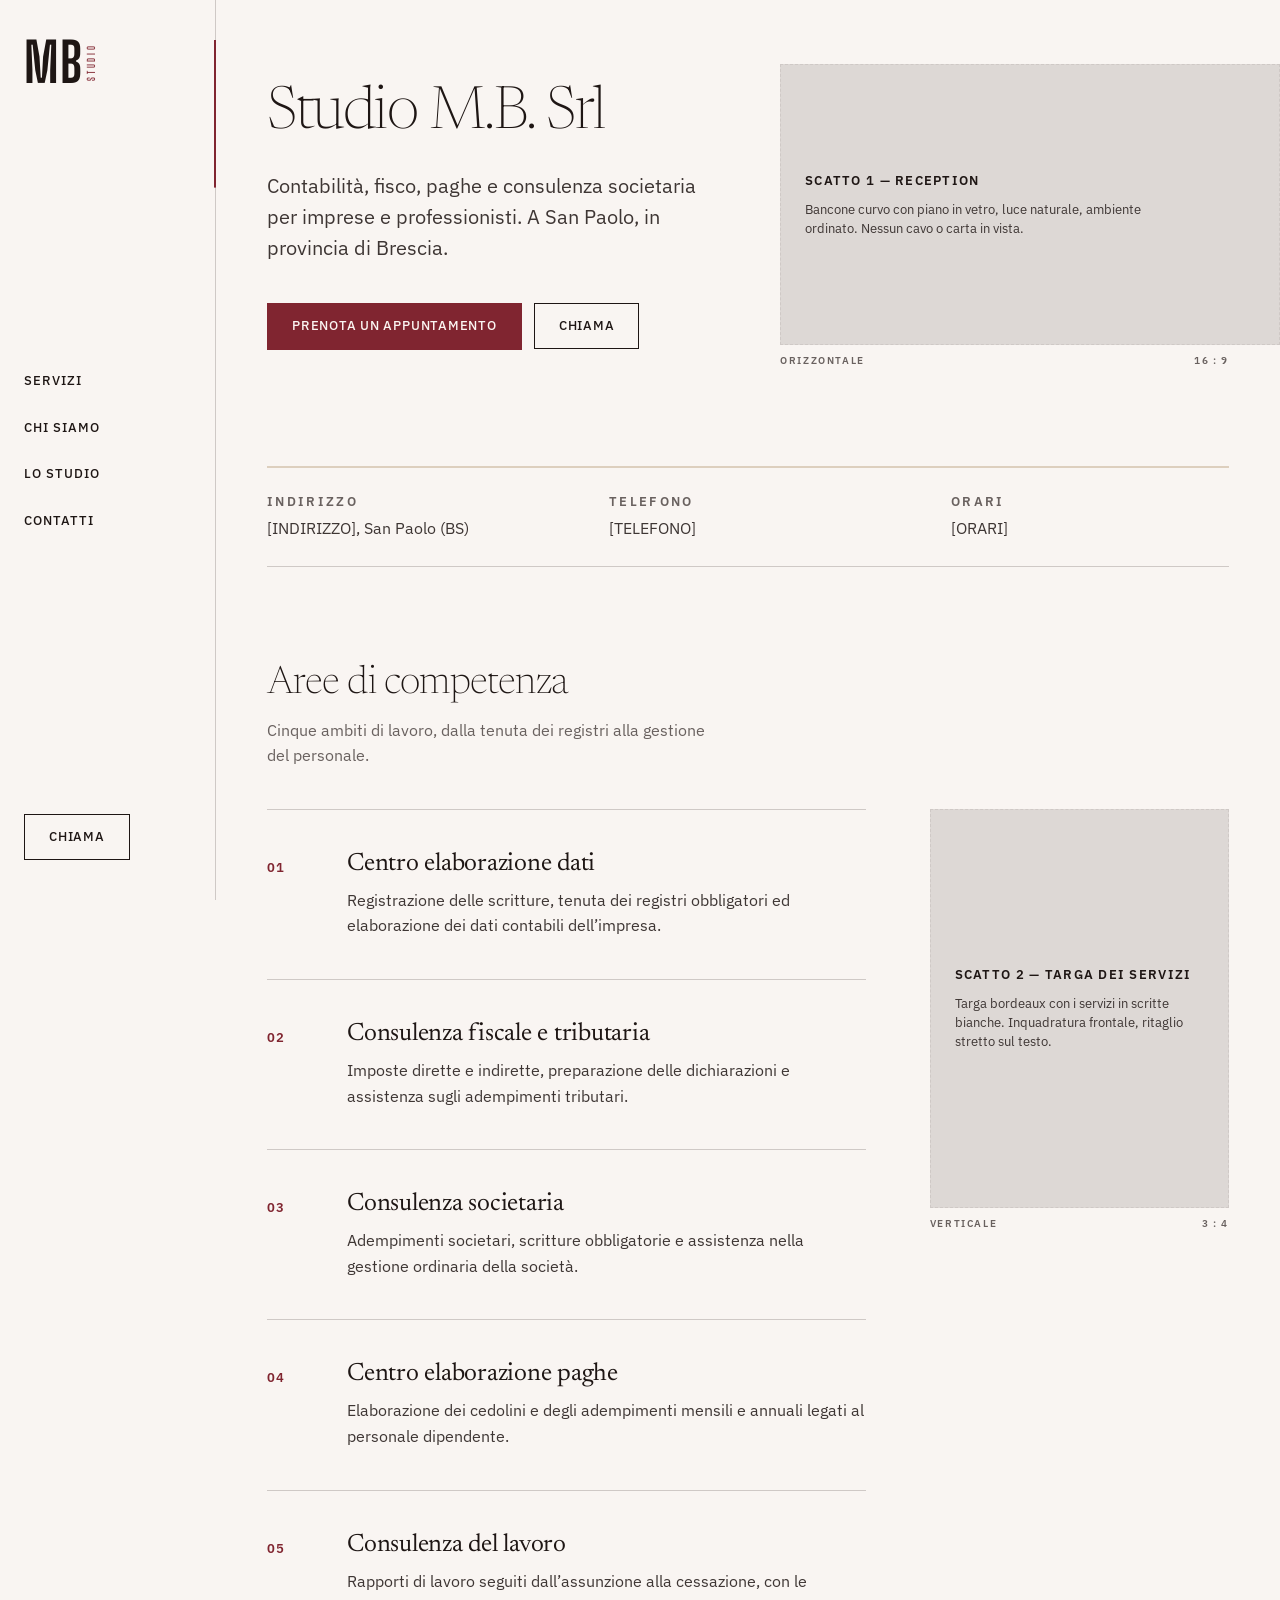
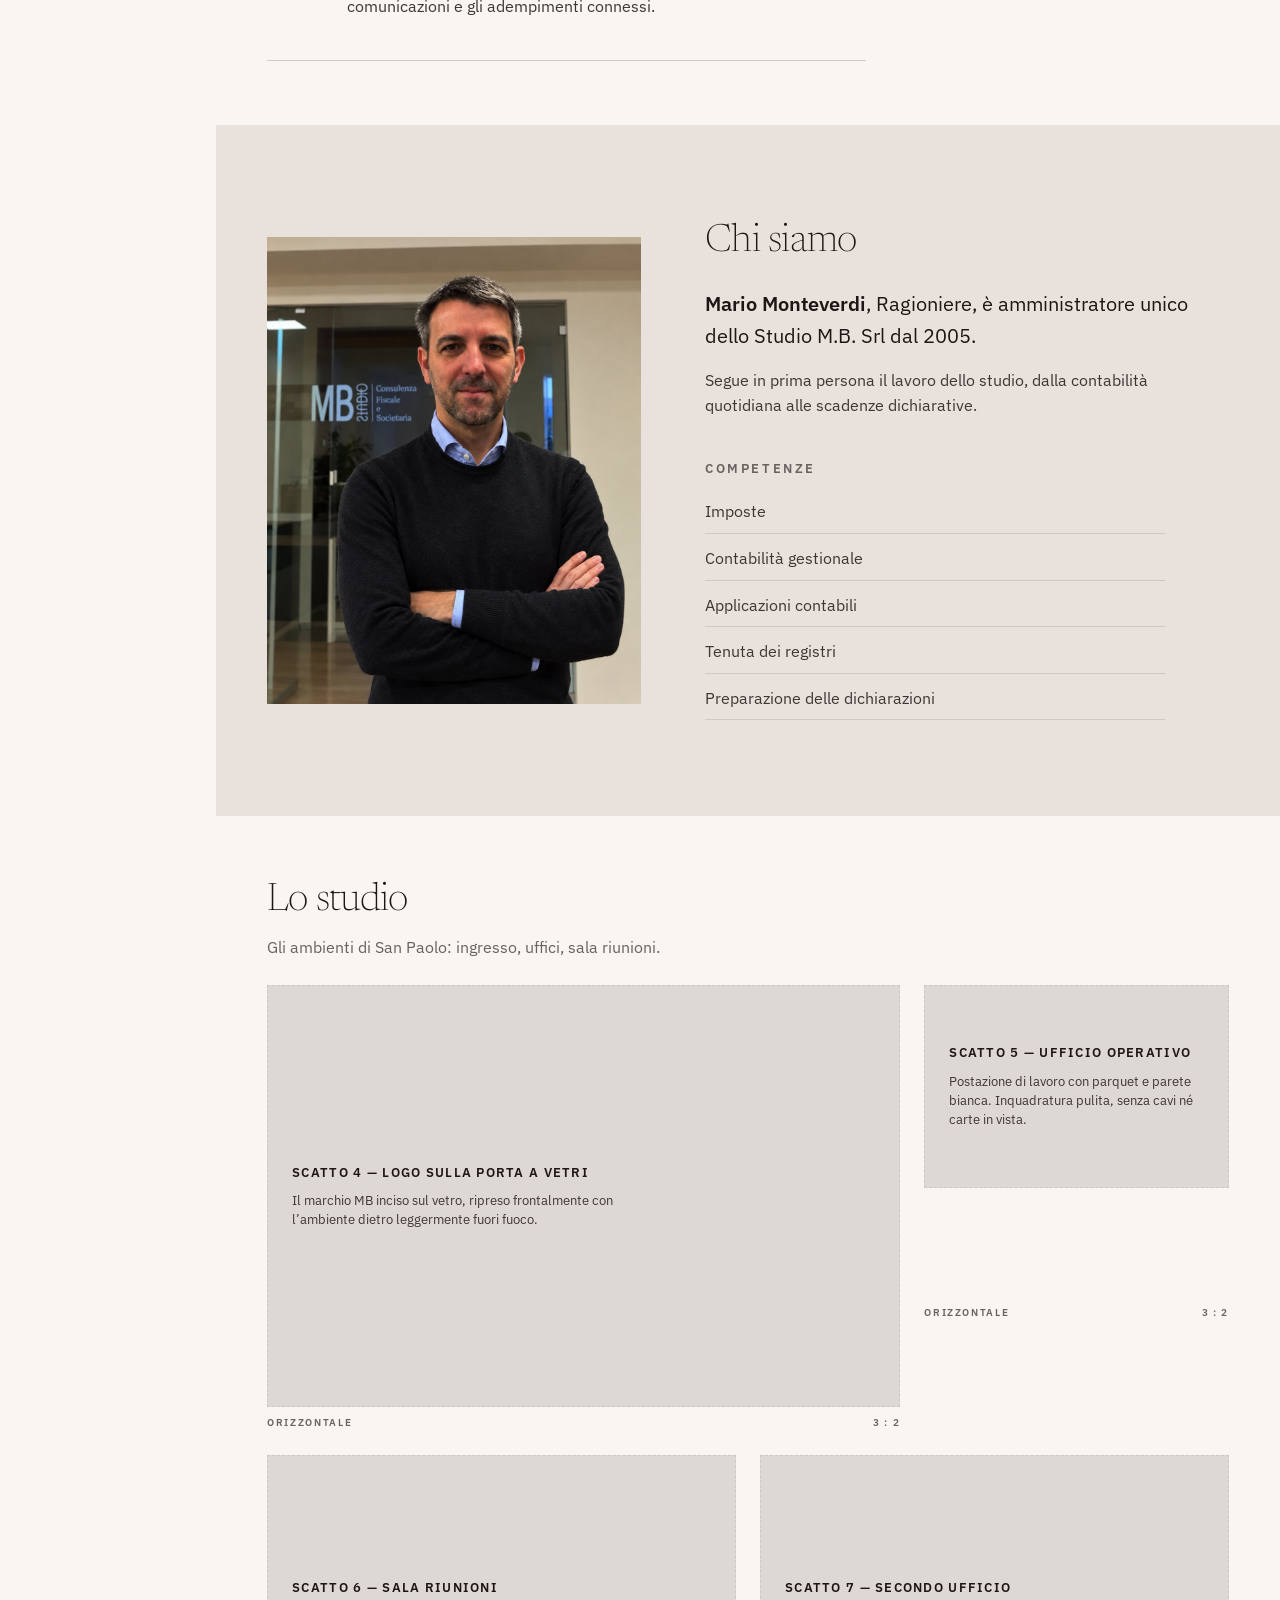
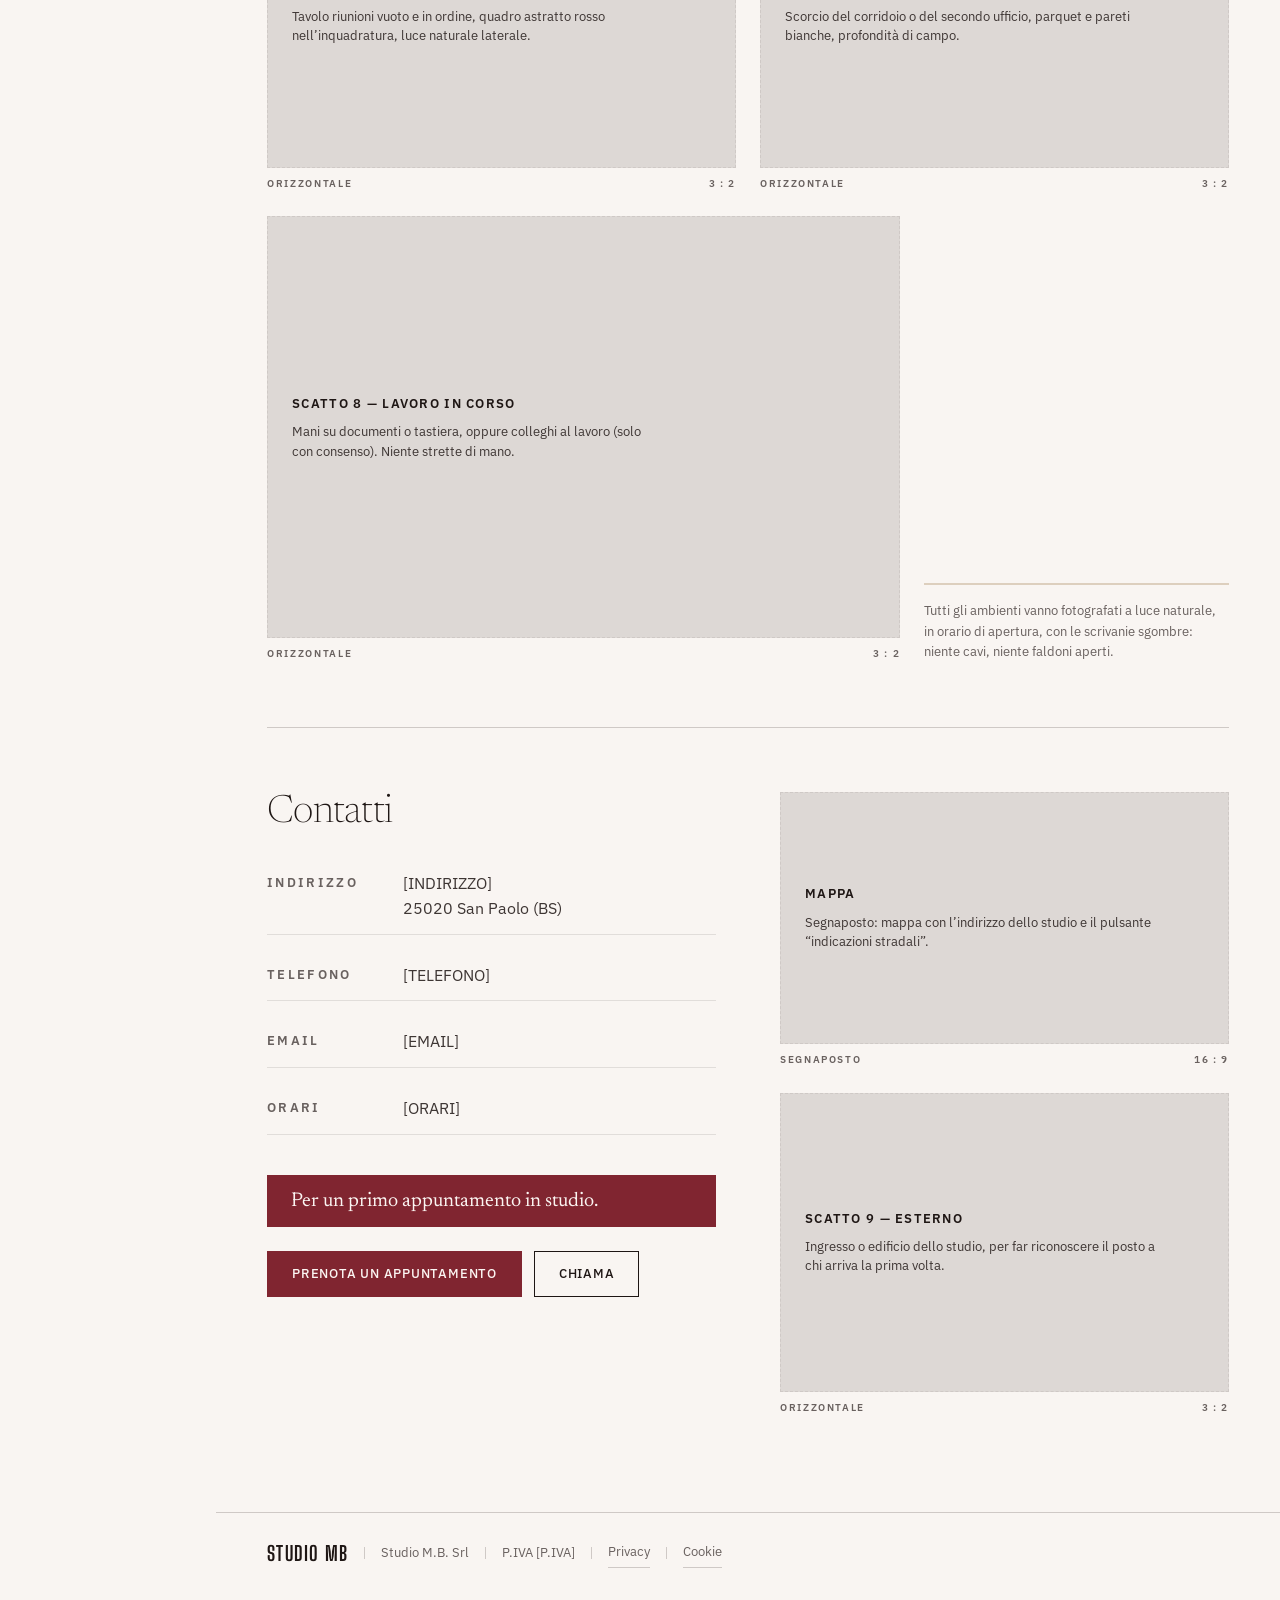
==== siti/studio-mb/index.html @ 51ba0fd5 "Import the Studio M.B. site from its published artifact Brings the Studio M.B. Srl page into the rep" ====
<!DOCTYPE html>
<html lang="it">
<head>
<meta charset="utf-8">
<meta name="viewport" content="width=device-width, initial-scale=1, viewport-fit=cover">
<title>Studio M.B. Srl — San Paolo (Brescia)</title>
<meta name="description" content="Studio M.B. Srl, San Paolo (Brescia): centro elaborazione dati, consulenza fiscale e tributaria, consulenza societaria, centro elaborazione paghe, consulenza del lavoro.">
<link rel="preconnect" href="https://fonts.googleapis.com">
<link rel="preconnect" href="https://fonts.gstatic.com" crossorigin>
<link href="https://fonts.googleapis.com/css2?family=Big+Shoulders+Display:wght@600;700&family=IBM+Plex+Sans:wght@400;500;600&family=Newsreader:opsz,wght@6..72,200;6..72,300;6..72,400;6..72,500&display=swap" rel="stylesheet">
<link rel="stylesheet" href="tokens.css">
<link rel="stylesheet" href="styles.css">
</head>
<body>

<a class="skip" href="#apertura">Salta al contenuto</a>

<!-- ============ N3 · Rail laterale (barra in alto sotto i 68rem) ============ -->
<header class="rail">
  <div class="rail__brand">
    <!-- SEGNAPOSTO LOGO: il file definitivo sostituirà questo blocco di testo. -->
    <a class="wordmark" href="#apertura" aria-label="Studio M.B. Srl — torna all’inizio">
      <span class="wordmark__mb">MB</span>
      <span class="wordmark__studio">STUDIO</span>
    </a>
  </div>

  <nav class="rail__nav" aria-label="Sezioni del sito">
    <ul class="rail__list">
      <li><a class="rail__link" href="#servizi">Servizi</a></li>
      <li><a class="rail__link" href="#chi-siamo">Chi siamo</a></li>
      <li><a class="rail__link" href="#lo-studio">Lo studio</a></li>
      <li><a class="rail__link" href="#contatti">Contatti</a></li>
    </ul>
  </nav>

  <div class="rail__action">
    <a class="btn btn--line" href="#">Chiama</a>
  </div>
</header>

<main class="page">

  <!-- ============ Apertura · H2 diptych (testo 6 / foto 6, al vivo sul bordo destro) ============ -->
  <section class="opening" id="apertura">
    <div class="opening__text">
      <h1 class="opening__title" style="--i: 0">Studio M.B. Srl</h1>
      <p class="opening__lede" style="--i: 1">
        Contabilità, fisco, paghe e consulenza societaria per imprese e
        professionisti. A San Paolo, in provincia di Brescia.
      </p>
      <p class="opening__actions" style="--i: 2">
        <a class="btn btn--fill" href="#">Prenota un appuntamento</a>
        <a class="btn btn--line" href="#">Chiama</a>
      </p>
    </div>

    <!-- TODO fotografo — sostituire con lo scatto reale. Dimensione consigliata: 2400×1350 px -->
    <figure class="shot shot--169 opening__shot">
      <div class="shot__frame">
        <p class="shot__name">Scatto 1 — Reception</p>
        <p class="shot__brief">Bancone curvo con piano in vetro, luce naturale, ambiente ordinato. Nessun cavo o carta in vista.</p>
      </div>
      <figcaption class="shot__meta"><span>Orizzontale</span><span class="shot__ratio">16 : 9</span></figcaption>
    </figure>
  </section>

  <!-- ============ Striscia coordinate (dati da confermare) ============ -->
  <aside class="strip" aria-label="Coordinate dello studio">
    <dl class="strip__list">
      <div class="strip__item"><dt>Indirizzo</dt><dd>[INDIRIZZO], San Paolo (BS)</dd></div>
      <div class="strip__item"><dt>Telefono</dt><dd>[TELEFONO]</dd></div>
      <div class="strip__item"><dt>Orari</dt><dd>[ORARI]</dd></div>
    </dl>
  </aside>

  <!-- ============ Aree di competenza · F3 prospetto tabellare ============ -->
  <section class="areas" id="servizi">
    <header class="head">
      <h2 class="head__title">Aree di competenza</h2>
      <p class="head__note">Cinque ambiti di lavoro, dalla tenuta dei registri alla gestione del personale.</p>
    </header>

    <div class="areas__body">
      <ol class="sheet">
        <li class="sheet__row">
          <span class="sheet__num">01</span>
          <div class="sheet__text">
            <h3 class="sheet__name">Centro elaborazione dati</h3>
            <p class="sheet__desc">Registrazione delle scritture, tenuta dei registri obbligatori ed elaborazione dei dati contabili dell’impresa.</p>
          </div>
        </li>
        <li class="sheet__row">
          <span class="sheet__num">02</span>
          <div class="sheet__text">
            <h3 class="sheet__name">Consulenza fiscale e tributaria</h3>
            <p class="sheet__desc">Imposte dirette e indirette, preparazione delle dichiarazioni e assistenza sugli adempimenti tributari.</p>
          </div>
        </li>
        <li class="sheet__row">
          <span class="sheet__num">03</span>
          <div class="sheet__text">
            <h3 class="sheet__name">Consulenza societaria</h3>
            <p class="sheet__desc">Adempimenti societari, scritture obbligatorie e assistenza nella gestione ordinaria della società.</p>
          </div>
        </li>
        <li class="sheet__row">
          <span class="sheet__num">04</span>
          <div class="sheet__text">
            <h3 class="sheet__name">Centro elaborazione paghe</h3>
            <p class="sheet__desc">Elaborazione dei cedolini e degli adempimenti mensili e annuali legati al personale dipendente.</p>
          </div>
        </li>
        <li class="sheet__row">
          <span class="sheet__num">05</span>
          <div class="sheet__text">
            <h3 class="sheet__name">Consulenza del lavoro</h3>
            <p class="sheet__desc">Rapporti di lavoro seguiti dall’assunzione alla cessazione, con le comunicazioni e gli adempimenti connessi.</p>
          </div>
        </li>
      </ol>

      <!-- TODO fotografo — sostituire con lo scatto reale. Dimensione consigliata: 1200×1600 px -->
      <figure class="shot shot--34 areas__shot">
        <div class="shot__frame">
          <p class="shot__name">Scatto 2 — Targa dei servizi</p>
          <p class="shot__brief">Targa bordeaux con i servizi in scritte bianche. Inquadratura frontale, ritaglio stretto sul testo.</p>
        </div>
        <figcaption class="shot__meta"><span>Verticale</span><span class="shot__ratio">3 : 4</span></figcaption>
      </figure>
    </div>
  </section>

  <!-- ============ Chi siamo · diptych invertito (ritratto 5 / testo 7) ============ -->
  <section class="about" id="chi-siamo">
    <figure class="about__shot photo">
      <img class="photo__img"
           src="foto/ritratto-titolare.jpg"
           width="1078" height="1459" loading="lazy" decoding="async"
           alt="Mario Monteverdi, a braccia conserte, davanti alla porta a vetri dello studio con il logo MB.">
    </figure>

    <div class="about__text">
      <h2 class="about__title">Chi siamo</h2>
      <p class="about__lede">
        <strong>Mario Monteverdi</strong>, Ragioniere, è amministratore unico
        dello Studio M.B. Srl dal 2005.
      </p>
      <p class="about__body">
        Segue in prima persona il lavoro dello studio, dalla contabilità
        quotidiana alle scadenze dichiarative.
      </p>
      <h3 class="about__sub">Competenze</h3>
      <ul class="about__skills">
        <li>Imposte</li>
        <li>Contabilità gestionale</li>
        <li>Applicazioni contabili</li>
        <li>Tenuta dei registri</li>
        <li>Preparazione delle dichiarazioni</li>
      </ul>
    </div>
  </section>

  <!-- ============ Lo studio · galleria a campiture disuguali ============ -->
  <section class="rooms" id="lo-studio">
    <header class="head head--rooms">
      <h2 class="head__title">Lo studio</h2>
      <p class="head__note">Gli ambienti di San Paolo: ingresso, uffici, sala riunioni.</p>
    </header>

    <div class="rooms__grid">
      <!-- TODO fotografo — sostituire con lo scatto reale. Dimensione consigliata: 2400×1600 px -->
      <figure class="shot shot--32 rooms__a">
        <div class="shot__frame">
          <p class="shot__name">Scatto 4 — Logo sulla porta a vetri</p>
          <p class="shot__brief">Il marchio MB inciso sul vetro, ripreso frontalmente con l’ambiente dietro leggermente fuori fuoco.</p>
        </div>
        <figcaption class="shot__meta"><span>Orizzontale</span><span class="shot__ratio">3 : 2</span></figcaption>
      </figure>

      <!-- TODO fotografo — sostituire con lo scatto reale. Dimensione consigliata: 2400×1600 px -->
      <figure class="shot shot--32 rooms__b">
        <div class="shot__frame">
          <p class="shot__name">Scatto 5 — Ufficio operativo</p>
          <p class="shot__brief">Postazione di lavoro con parquet e parete bianca. Inquadratura pulita, senza cavi né carte in vista.</p>
        </div>
        <figcaption class="shot__meta"><span>Orizzontale</span><span class="shot__ratio">3 : 2</span></figcaption>
      </figure>

      <!-- TODO fotografo — sostituire con lo scatto reale. Dimensione consigliata: 2400×1600 px -->
      <figure class="shot shot--32 rooms__c">
        <div class="shot__frame">
          <p class="shot__name">Scatto 6 — Sala riunioni</p>
          <p class="shot__brief">Tavolo riunioni vuoto e in ordine, quadro astratto rosso nell’inquadratura, luce naturale laterale.</p>
        </div>
        <figcaption class="shot__meta"><span>Orizzontale</span><span class="shot__ratio">3 : 2</span></figcaption>
      </figure>

      <!-- TODO fotografo — sostituire con lo scatto reale. Dimensione consigliata: 2400×1600 px -->
      <figure class="shot shot--32 rooms__d">
        <div class="shot__frame">
          <p class="shot__name">Scatto 7 — Secondo ufficio</p>
          <p class="shot__brief">Scorcio del corridoio o del secondo ufficio, parquet e pareti bianche, profondità di campo.</p>
        </div>
        <figcaption class="shot__meta"><span>Orizzontale</span><span class="shot__ratio">3 : 2</span></figcaption>
      </figure>

      <!-- TODO fotografo — sostituire con lo scatto reale. Dimensione consigliata: 2400×1600 px -->
      <figure class="shot shot--32 rooms__e">
        <div class="shot__frame">
          <p class="shot__name">Scatto 8 — Lavoro in corso</p>
          <p class="shot__brief">Mani su documenti o tastiera, oppure colleghi al lavoro (solo con consenso). Niente strette di mano.</p>
        </div>
        <figcaption class="shot__meta"><span>Orizzontale</span><span class="shot__ratio">3 : 2</span></figcaption>
      </figure>
      <p class="rooms__note">
        Tutti gli ambienti vanno fotografati a luce naturale, in orario di
        apertura, con le scrivanie sgombre: niente cavi, niente faldoni aperti.
      </p>
    </div>
  </section>

  <!-- ============ Contatti · diptych (dati 6 / mappa + esterno 6) ============ -->
  <section class="contact" id="contatti">
    <div class="contact__data">
      <h2 class="contact__title">Contatti</h2>

      <dl class="contact__list">
        <div class="contact__item"><dt>Indirizzo</dt><dd>[INDIRIZZO]<br>25020 San Paolo (BS)</dd></div>
        <div class="contact__item"><dt>Telefono</dt><dd>[TELEFONO]</dd></div>
        <div class="contact__item"><dt>Email</dt><dd>[EMAIL]</dd></div>
        <div class="contact__item"><dt>Orari</dt><dd>[ORARI]</dd></div>
      </dl>

      <p class="plate"><span class="plate__line">Per un primo appuntamento in studio.</span></p>
      <p class="contact__actions">
        <a class="btn btn--fill" href="#">Prenota un appuntamento</a>
        <a class="btn btn--line" href="#">Chiama</a>
      </p>
    </div>

    <div class="contact__media">
      <!-- SEGNAPOSTO MAPPA: qui andrà la mappa interattiva o un’immagine statica. -->
      <figure class="shot shot--map">
        <div class="shot__frame">
          <p class="shot__name">Mappa</p>
          <p class="shot__brief">Segnaposto: mappa con l’indirizzo dello studio e il pulsante “indicazioni stradali”.</p>
        </div>
        <figcaption class="shot__meta"><span>Segnaposto</span><span class="shot__ratio">16 : 9</span></figcaption>
      </figure>

      <!-- TODO fotografo — sostituire con lo scatto reale. Dimensione consigliata: 2400×1600 px -->
      <figure class="shot shot--32">
        <div class="shot__frame">
          <p class="shot__name">Scatto 9 — Esterno</p>
          <p class="shot__brief">Ingresso o edificio dello studio, per far riconoscere il posto a chi arriva la prima volta.</p>
        </div>
        <figcaption class="shot__meta"><span>Orizzontale</span><span class="shot__ratio">3 : 2</span></figcaption>
      </figure>
    </div>
  </section>

</main>

<!-- ============ Ft2 · riga unica ============ -->
<footer class="foot">
  <p class="foot__line">
    <span class="foot__mark">STUDIO MB</span>
    <span class="foot__sep" aria-hidden="true"></span>
    <span>Studio M.B. Srl</span>
    <span class="foot__sep" aria-hidden="true"></span>
    <span>P.IVA [P.IVA]</span>
    <span class="foot__sep" aria-hidden="true"></span>
    <a class="foot__link" href="#">Privacy</a>
    <span class="foot__sep" aria-hidden="true"></span>
    <a class="foot__link" href="#">Cookie</a>
  </p>
</footer>

</body>
</html>
---- siti/studio-mb/tokens.css ----
/* Hallmark · tokens — Studio M.B. Srl
 * theme: custom (tuned) · vibe: "bordeaux sobrio, bianchi caldi, legno chiaro"
 * axes: light / roman-serif / warm (bordeaux ~18°)
 * Ogni colore e ogni font della pagina passa da qui: styles.css non contiene
 * nessun valore cromatico o tipografico inline.
 */

:root {
  /* ---- Tipografia -------------------------------------------------- */
  --font-display:  "Newsreader", ui-serif, Georgia, serif;          /* titoli */
  --font-body:     "IBM Plex Sans", ui-sans-serif, system-ui, sans-serif;
  --font-wordmark: "Big Shoulders Display", "IBM Plex Sans", sans-serif; /* solo logo: rail + footer */

  /* Scala 1.25 (terza maggiore), base 16px */
  --text-xs:   0.64rem;
  --text-sm:   0.8rem;
  --text-base: 1rem;
  --text-md:   1.25rem;
  --text-lg:   1.5625rem;
  --text-xl:   1.9531rem;
  --text-2xl:  2.4414rem;
  --text-3xl:  3.0518rem;
  --text-display:   clamp(2.75rem, 5vw + 1rem, 5.25rem);
  --text-display-s: clamp(2.25rem, 3.4vw + 1rem, 3.5rem);
  /* L'apertura sta in mezza pagina: il titolo è tarato per restare su una riga. */
  --text-display-hero: clamp(2.5rem, 4vw + 0.5rem, 4.25rem);

  /* ---- Colore (OKLCH, ancoraggio bordeaux hue 18) ------------------- */
  --color-paper:    oklch(97.2% 0.006 55);   /* bianco caldo */
  --color-paper-2:  oklch(94.6% 0.008 55);   /* pannello */
  --color-paper-3:  oklch(91.5% 0.010 60);   /* fondo sezione */
  --color-wood:     oklch(86%   0.028 72);   /* tocco di legno chiaro */
  --color-slot:     oklch(88.5% 0.007 60);   /* riquadri foto */
  --color-ink:      oklch(21%   0.014 35);
  --color-ink-2:    oklch(34%   0.012 35);
  --color-muted:    oklch(50%   0.010 40);
  --color-rule:     oklch(84%   0.008 50);
  --color-rule-2:   oklch(90%   0.006 50);
  --color-accent:   oklch(41%   0.125 18);   /* bordeaux dello studio */
  --color-accent-2: oklch(34%   0.115 18);   /* bordeaux premuto */
  --color-accent-ink: oklch(97.5% 0.008 55); /* testo su bordeaux */
  --color-focus:    oklch(45%   0.180 18);

  /* ---- Spazio (scala 4pt) ------------------------------------------ */
  --space-3xs: 0.125rem;
  --space-2xs: 0.25rem;
  --space-xs:  0.5rem;
  --space-sm:  0.75rem;
  --space-md:  1rem;
  --space-lg:  1.5rem;
  --space-xl:  2.5rem;
  --space-2xl: 4rem;
  --space-3xl: 6rem;
  --space-4xl: 9rem;

  /* ---- Tratti e raggi ---------------------------------------------- */
  --rule-hair: 1px;
  --rule-thick: 2px;
  --radius-none: 0;
  --radius-sm: 2px;

  /* ---- Movimento ---------------------------------------------------- */
  --ease-out:    cubic-bezier(0.16, 1, 0.3, 1);
  --ease-in:     cubic-bezier(0.7, 0, 0.84, 0);
  --ease-in-out: cubic-bezier(0.65, 0, 0.35, 1);
  --dur-micro: 120ms;
  --dur-short: 220ms;
  --dur-long:  420ms;

  /* ---- Livelli ------------------------------------------------------ */
  --z-base: 1;
  --z-raised: 10;
  --z-sticky: 200;       /* elementi appiccicati dentro la pagina */
  --z-sticky-nav: 300;   /* la barra in alto vince sempre */
}
---- siti/studio-mb/styles.css ----
/* Hallmark · pre-emit critique: P5 H5 E5 S5 R4 V5
 *   (R4 — a 320 px il solo pulsante pieno vale il 6,3% della schermata, sopra
 *    il tetto del 5% del gate 23: su uno schermo così stretto un CTA pieno non
 *    può starci sotto, e toglierlo costerebbe la gerarchia. Scelta dichiarata.)
 *
 * Hallmark · genre: editorial · macrostructure: Split Studio
 * theme: custom (tuned) · vibe: "bordeaux sobrio, bianchi caldi, legno chiaro"
 * paper: oklch(97.2% 0.006 55) · accent: oklch(41% 0.125 18)
 * display: Newsreader · body: IBM Plex Sans · outlier: Big Shoulders Display (logo, 2 slot)
 * axes: light / roman-serif / warm (bordeaux ~18°)
 * tone: editoriale-istituzionale · enrichment: nessuno (tipografia + segnaposto foto)
 * studied: no · context: fornito dal cliente
 *
 * nav: N3 Side-rail (side=left, width=13.5rem, indicator=filo in accento) — barra in alto sotto le 68rem
 * footer: Ft2 Inline single line (order=wordmark/credit/links, separator=filo verticale, density=spaced)
 * H2 Split-diptych knobs: ratio=6/6, right=foto al vivo sul bordo, divider=spazio negativo
 * F3 Spec-sheet knobs: columns=2 (numero / nome+descrizione), rules=ogni riga, numbers=tabular
 * F1 Bento knobs: tiles=5, spans=irregular, border=hairline
 * C1 Outlined-chip knobs: shape=rectangular, density=spacious, adornment=none
 * S2 Hanging knobs: colonna singola, nessun filo, nessun occhiello
 *
 * Distanza dalle build precedenti di questo progetto:
 *   Marquee Hero · Grid · N9 · Ft4   →  dittici alternati al posto della fold piena
 *   Long Document · Atelier · N6 · Ft1 →  colonne appaiate al posto della prosa continua
 *
 * Slop test · 57 / 58 (verificato in Chromium a 320 / 375 / 414 / 768 / 1024 / 1440)
 *   contrasto: pass (40–41) — rapporto minimo misurato 4,67:1 su testo piccolo
 *   accento: gate 23 pass da 375 px in su (3,1–4,8%), 6,3% a 320 px — vedi sopra
 *   mobile: pass (34, 49, 50–57) · onestà: pass (46) · chrome: pass (47)
 *   token: pass (48) · icone: pass (30) · nav+footer+hero: pass (42–45)
 */

/* ---------------------------------------------------------------- base */
*, *::before, *::after { box-sizing: border-box; }

html { overflow-x: clip; -webkit-text-size-adjust: 100%; scroll-behavior: smooth; }
body {
  overflow-x: clip;
  margin: 0;
  background: var(--color-paper);
  color: var(--color-ink);
  font-family: var(--font-body);
  font-size: var(--text-base);
  font-weight: 400;
  line-height: 1.6;
  -webkit-font-smoothing: antialiased;
}

@media (prefers-reduced-motion: reduce) { html { scroll-behavior: auto; } }

h1, h2, h3 {
  font-family: var(--font-display);
  font-style: normal;
  margin: 0;
  overflow-wrap: anywhere;
  min-width: 0;
}

p, dl, ol, ul { margin: 0; }
ol, ul { padding: 0; list-style: none; }
img, figure { max-width: 100%; }
figure { margin: 0; }

a { color: inherit; }

:focus-visible {
  outline: var(--rule-thick) solid var(--color-focus);
  outline-offset: 3px;
  border-radius: var(--radius-sm);
}

.skip {
  position: absolute;
  left: -9999px;
  top: var(--space-xs);
  z-index: var(--z-sticky);
  background: var(--color-ink);
  color: var(--color-paper);
  padding: var(--space-xs) var(--space-md);
  font-size: var(--text-sm);
}
.skip:focus { left: var(--space-md); }

/* --------------------------------------------------------- misure comuni */
:root {
  --rail-w: 13.5rem;
  --bar-h: 4.75rem;
  --pad: clamp(1rem, 4vw, 3.5rem);
  --measure: 62ch;
}

.page { padding-inline: var(--pad); max-width: 82rem; }

/* ------------------------------------------------------------- pulsanti */
.btn {
  display: inline-flex;
  align-items: center;
  justify-content: center;
  min-height: 46px;
  padding: var(--space-sm) var(--space-lg);
  font-family: var(--font-body);
  font-size: var(--text-sm);
  font-weight: 500;
  letter-spacing: 0.06em;
  text-transform: uppercase;
  text-decoration: none;
  white-space: nowrap;
  border: var(--rule-hair) solid transparent;
  border-radius: var(--radius-none);
  transition:
    background-color var(--dur-micro) var(--ease-out),
    color var(--dur-micro) var(--ease-out),
    border-color var(--dur-micro) var(--ease-out),
    transform var(--dur-micro) var(--ease-out);
}
.btn--fill  { background: var(--color-accent); color: var(--color-accent-ink); border-color: var(--color-accent); }
.btn--line  { background: transparent; color: var(--color-ink); border-color: var(--color-ink); }

@media (hover: hover) and (pointer: fine) {
  .btn--fill:hover  { background: var(--color-accent-2); border-color: var(--color-accent-2); }
  .btn--line:hover  { background: var(--color-ink); color: var(--color-paper); }
}
.btn:active { transform: translateY(1px); }
.btn[aria-disabled="true"] {
  opacity: 0.55;
  cursor: not-allowed;
  pointer-events: none;
}

/* ------------------------------------------------- N3 · rail / barra alta */
.rail {
  position: static;
  z-index: var(--z-sticky-nav);
  display: grid;
  grid-template-columns: auto 1fr auto;
  align-items: center;
  gap: var(--space-md);
  padding: var(--space-sm) var(--pad);
  background: var(--color-paper);
  border-bottom: var(--rule-hair) solid var(--color-rule);
}

.wordmark {
  display: inline-grid;
  grid-template-columns: auto auto;
  align-items: center;
  gap: var(--space-2xs);
  text-decoration: none;
  font-family: var(--font-wordmark);
  color: var(--color-ink);
}
.wordmark__mb {
  font-size: 2.35rem;
  font-weight: 700;
  line-height: 0.82;
  letter-spacing: 0.01em;
}
.wordmark__studio {
  writing-mode: vertical-rl;
  transform: rotate(180deg);   /* come sul vetro: si legge dal basso */
  font-size: var(--text-xs);
  font-weight: 600;
  letter-spacing: 0.28em;
  line-height: 1;
  color: var(--color-accent);
}

.rail__list {
  display: flex;
  flex-wrap: wrap;
  gap: var(--space-md) var(--space-lg);
  justify-content: flex-end;
}
.rail__link {
  display: inline-block;
  font-size: var(--text-sm);
  font-weight: 500;
  letter-spacing: 0.08em;
  text-transform: uppercase;
  text-decoration: none;
  white-space: nowrap;
  padding-block: var(--space-2xs);
  border-bottom: var(--rule-thick) solid transparent;
  transition: border-color var(--dur-micro) var(--ease-out), color var(--dur-micro) var(--ease-out);
}
@media (hover: hover) and (pointer: fine) {
  .rail__link:hover { color: var(--color-accent); border-bottom-color: var(--color-accent); }
}

/* Da 48rem in su la barra resta in vista; sotto occuperebbe mezzo schermo. */
@media (min-width: 48rem) { .rail { position: sticky; top: 0; } }

/* Sotto le 68rem il segno bordeaux passa dal fianco al bordo inferiore. */
@media (max-width: 67.99rem) {
  .rail { position: relative; }
  .rail::after {
    content: "";
    position: absolute;
    inset-block-end: -1px;
    inset-inline-start: var(--pad);
    width: var(--space-2xl);
    height: var(--rule-thick);
    background: var(--color-accent);
  }
}

/* Sotto i 30rem: le voci passano su due colonne, in una riga propria. */
@media (max-width: 30rem) {
  .rail { grid-template-columns: auto auto; row-gap: var(--space-sm); }
  .rail__nav { grid-column: 1 / -1; border-top: var(--rule-hair) solid var(--color-rule-2); padding-top: var(--space-sm); }
  .rail__list { display: grid; grid-template-columns: 1fr 1fr; gap: var(--space-xs) var(--space-md); justify-content: stretch; }
  .wordmark__mb { font-size: 1.95rem; }
}

/* Da 68rem in su il rail diventa una colonna fissa a sinistra. */
@media (min-width: 68rem) {
  .rail {
    position: fixed;
    inset-block: 0;
    inset-inline-start: 0;
    width: var(--rail-w);
    grid-template-columns: 1fr;
    grid-template-rows: auto 1fr auto;
    align-items: start;
    justify-items: start;
    gap: var(--space-xl);
    padding: var(--space-xl) var(--space-lg);
    border-bottom: 0;
    border-inline-end: var(--rule-hair) solid var(--color-rule);
  }
  .rail::after {
    content: "";
    position: absolute;
    inset-block: var(--space-xl);
    inset-inline-end: -1px;
    width: var(--rule-thick);
    background: var(--color-accent);
    transform: scaleY(0.18);
    transform-origin: top;
  }
  .wordmark__mb { font-size: 3.4rem; }
  .rail__nav { align-self: center; }
  .rail__list { display: grid; gap: var(--space-md); justify-content: start; }
  .page { margin-inline-start: var(--rail-w); max-width: none; }
}

/* ------------------------------------------------------------- apertura */
.opening {
  display: grid;
  gap: var(--space-xl);
  padding-block: var(--space-xl) var(--space-2xl);
}
.opening > * { min-width: 0; }

.opening__title {
  font-size: var(--text-display-hero);
  font-weight: 200;
  line-height: 1.04;
  letter-spacing: -0.025em;
}
.opening__lede {
  margin-top: var(--space-lg);
  max-width: 46ch;
  font-size: var(--text-md);
  line-height: 1.55;
  color: var(--color-ink-2);
}
.opening__actions {
  margin-top: var(--space-xl);
  display: flex;
  align-items: center;
  flex-wrap: wrap;
  gap: var(--space-sm);
}

@media (min-width: 60rem) {
  .opening {
    grid-template-columns: minmax(0, 6fr) minmax(0, 6fr);
    align-items: center;
    gap: var(--space-2xl);
    padding-block: var(--space-2xl) var(--space-3xl);
  }
  .opening__shot .shot__meta { padding-inline-end: var(--pad); }
  /* unico elemento che rompe la griglia: la foto di apertura arriva al vivo
   * del bordo destro (html/body sono in overflow-x: clip, niente scroll). */
  .opening__shot { max-width: none; width: calc(100% + var(--pad)); }
}

/* -------------------------------------------------- striscia coordinate */
.strip {
  border-block: var(--rule-hair) solid var(--color-rule);
  border-top-width: var(--rule-thick);
  border-top-color: var(--color-wood);
  padding-block: var(--space-lg);
}
.strip__list {
  display: grid;
  gap: var(--space-md) var(--space-2xl);
}
.strip__item dt {
  font-size: var(--text-sm);
  font-weight: 600;
  letter-spacing: 0.18em;
  text-transform: uppercase;
  color: var(--color-muted);
}
.strip__item dd {
  margin: var(--space-2xs) 0 0;
  font-size: var(--text-base);
  color: var(--color-ink-2);
}
@media (min-width: 48rem) {
  .strip__list { grid-template-columns: repeat(3, minmax(0, 1fr)); }
}

/* ------------------------------------------------- S2 · testate sospese */
.head { padding-block: var(--space-3xl) var(--space-xl); max-width: var(--measure); }
.head--rooms { padding-block: var(--space-2xl) var(--space-lg); }
.head__title {
  font-size: var(--text-2xl);
  font-weight: 200;
  line-height: 1.1;
  letter-spacing: -0.02em;
}
.head__note {
  margin-top: var(--space-sm);
  color: var(--color-muted);
  max-width: 46ch;
}

/* ------------------------------------------- F3 · aree di competenza */
.areas { padding-bottom: var(--space-2xl); }
.areas__body { display: grid; gap: var(--space-xl); }
.areas__body > * { min-width: 0; }

.sheet { border-top: var(--rule-hair) solid var(--color-rule); }
.sheet__row {
  display: grid;
  grid-template-columns: 3.25rem minmax(0, 1fr);
  gap: var(--space-md);
  padding-block: var(--space-lg);
  border-bottom: var(--rule-hair) solid var(--color-rule);
}
.sheet__num {
  font-family: var(--font-body);
  font-variant-numeric: tabular-nums;
  font-size: var(--text-sm);
  font-weight: 600;
  letter-spacing: 0.08em;
  color: var(--color-accent);
  padding-top: var(--space-xs);
}
.sheet__name {
  font-size: var(--text-lg);
  font-weight: 400;
  line-height: 1.2;
  letter-spacing: -0.01em;
}
.sheet__desc {
  margin-top: var(--space-xs);
  max-width: 58ch;
  color: var(--color-ink-2);
}

/* Impilati, i formati verticali occuperebbero due schermate: qui restano misurati. */
.areas__shot, .about__shot { max-width: 22rem; }
.about__shot.photo { max-width: 24rem; }

@media (min-width: 60rem) {
  .areas__body { grid-template-columns: minmax(0, 8fr) minmax(0, 4fr); gap: var(--space-2xl); align-items: start; }
  .areas__shot, .about__shot, .about__shot.photo { max-width: none; }
  .areas__shot { position: sticky; top: var(--bar-h); z-index: var(--z-base); }
  .sheet__row { grid-template-columns: 4rem minmax(0, 1fr); padding-block: var(--space-xl); }
}

/* ------------------------------------------------------------ chi siamo */
.about {
  background: var(--color-paper-3);
  margin-inline: calc(-1 * var(--pad));
  padding: var(--space-2xl) var(--pad);
  display: grid;
  gap: var(--space-xl);
}
.about > * { min-width: 0; }
.about__title {
  font-size: var(--text-2xl);
  font-weight: 200;
  line-height: 1.1;
  letter-spacing: -0.02em;
}
.about__lede {
  margin-top: var(--space-lg);
  font-size: var(--text-md);
  max-width: 46ch;
  color: var(--color-ink);
}
.about__lede strong { font-weight: 600; }
.about__body {
  margin-top: var(--space-md);
  max-width: var(--measure);
  color: var(--color-ink-2);
}
.about__sub {
  margin-top: var(--space-xl);
  font-family: var(--font-body);
  font-size: var(--text-sm);
  font-weight: 600;
  letter-spacing: 0.2em;
  text-transform: uppercase;
  color: var(--color-muted);
}
.about__skills {
  margin-top: var(--space-sm);
  display: grid;
  gap: var(--space-2xs);
  max-width: 46ch;
}
.about__skills li {
  padding-block: var(--space-xs);
  border-bottom: var(--rule-hair) solid var(--color-rule);
  color: var(--color-ink-2);
}

@media (min-width: 60rem) {
  .about {
    grid-template-columns: minmax(0, 5fr) minmax(0, 7fr);
    gap: var(--space-2xl);
    align-items: center;
    padding-block: var(--space-3xl);
  }
}

/* ------------------------------------------------ F1 · galleria ambienti */
.rooms { padding-bottom: var(--space-2xl); }
.rooms__grid {
  display: grid;
  grid-template-columns: minmax(0, 1fr);
  gap: var(--space-md);
}
.rooms__grid > * { min-width: 0; }
@media (min-width: 48rem) {
  .rooms__grid { grid-template-columns: repeat(6, minmax(0, 1fr)); }
  .rooms__note { grid-column: 1 / -1; }
  .rooms__a { grid-column: span 4; }
  .rooms__b { grid-column: span 2; }
  .rooms__c { grid-column: span 3; }
  .rooms__d { grid-column: span 3; }
  .rooms__e { grid-column: span 6; }
}
@media (min-width: 68rem) {
  /* il rail non è più in alto: la colonna sticky può risalire */
  .areas__shot { top: var(--space-xl); }
  .rooms__grid { gap: var(--space-lg); }
  .rooms__e { grid-column: span 4; }
  .rooms__note { grid-column: span 2; }
}

.rooms__note {
  align-self: end;
  padding-top: var(--space-md);
  border-top: var(--rule-thick) solid var(--color-wood);
  font-size: var(--text-sm);
  color: var(--color-muted);
  max-width: 46ch;
}

/* -------------------------------------------------------------- contatti */
.contact {
  display: grid;
  gap: var(--space-xl);
  padding-block: var(--space-2xl) var(--space-3xl);
  border-top: var(--rule-hair) solid var(--color-rule);
}
.contact__title {
  font-size: var(--text-2xl);
  font-weight: 200;
  line-height: 1.1;
  letter-spacing: -0.02em;
  margin-bottom: var(--space-lg);
}
.contact__list { display: grid; gap: var(--space-md); }
.contact__item {
  display: grid;
  grid-template-columns: 7.5rem minmax(0, 1fr);
  gap: var(--space-md);
  padding-block: var(--space-sm);
  border-bottom: var(--rule-hair) solid var(--color-rule-2);
}
.contact__item dt {
  font-size: var(--text-sm);
  font-weight: 600;
  letter-spacing: 0.18em;
  text-transform: uppercase;
  color: var(--color-muted);
  padding-top: var(--space-3xs);
}
.contact__item dd { margin: 0; color: var(--color-ink-2); }

/* La fascia bordeaux: una riga sola, il colore dello studio senza invaderla. */
.plate {
  margin-top: var(--space-xl);
  padding-top: var(--space-sm);
  border-top: var(--rule-thick) solid var(--color-accent);
  color: var(--color-accent);
}
/* Finché la colonna è piena larghezza la fascia peserebbe troppo: resta il filo. */
@media (min-width: 60rem) {
  .plate {
    padding: var(--space-sm) var(--space-lg);
    border-top: 0;
    background: var(--color-accent);
    color: var(--color-accent-ink);
  }
}
.plate__line {
  font-family: var(--font-display);
  font-size: var(--text-md);
  line-height: 1.4;
}
.contact__actions {
  margin-top: var(--space-lg);
  display: flex;
  align-items: center;
  flex-wrap: wrap;
  gap: var(--space-sm);
}

.contact__media { display: grid; gap: var(--space-md); align-content: start; min-width: 0; }
.contact__media > * { min-width: 0; }
.contact__data { min-width: 0; }

@media (min-width: 60rem) {
  .contact { grid-template-columns: minmax(0, 6fr) minmax(0, 6fr); gap: var(--space-2xl); align-items: start; }
  .contact__media { gap: var(--space-lg); }
}

/* --------------------------------------------------- foto definitive */
.photo { display: grid; min-width: 0; }
.photo__img {
  display: block;
  width: 100%;
  height: auto;
  aspect-ratio: 4 / 5;
  object-fit: cover;
  object-position: 50% 22%;   /* tiene la testa alta nel taglio */
  background: var(--color-slot);
}

/* ------------------------------------------- segnaposto fotografici */
/* I riquadri hanno le proporzioni dello scatto finale, ma non devono mai
 * dettare la larghezza della colonna: min-width 0 sulle celle, e il riquadro
 * cresce in altezza se il testo del brief non ci sta (min-height: fit-content). */
.shot { display: grid; gap: var(--space-xs); min-width: 0; }
.shot__frame {
  display: grid;
  align-content: center;
  gap: var(--space-xs);
  padding: var(--space-md);
  background: var(--color-slot);
  border: var(--rule-hair) dashed var(--color-rule);
  aspect-ratio: 3 / 2;
  min-height: fit-content;
  min-width: 0;
}
@media (min-width: 48rem) { .shot__frame { padding: var(--space-lg); } }
.shot--169 .shot__frame,
.shot--map .shot__frame { aspect-ratio: 16 / 9; }
.shot--32  .shot__frame { aspect-ratio: 3 / 2; }
.shot--34  .shot__frame { aspect-ratio: 3 / 4; }
.shot--45  .shot__frame { aspect-ratio: 4 / 5; }

.shot__name {
  font-size: var(--text-sm);
  font-weight: 600;
  letter-spacing: 0.1em;
  text-transform: uppercase;
  color: var(--color-ink);
}
.shot__brief {
  font-size: var(--text-sm);
  line-height: 1.5;
  color: var(--color-ink-2);
  max-width: 46ch;
}
.shot__meta {
  display: flex;
  justify-content: space-between;
  gap: var(--space-md);
  font-size: var(--text-xs);
  font-weight: 600;
  letter-spacing: 0.16em;
  text-transform: uppercase;
  color: var(--color-muted);
}
.shot__ratio { font-variant-numeric: tabular-nums; }

/* ---------------------------------------------------- Ft2 · piede pagina */
.foot {
  border-top: var(--rule-hair) solid var(--color-rule);
  padding: var(--space-lg) var(--pad) var(--space-xl);
}
@media (min-width: 68rem) { .foot { margin-inline-start: var(--rail-w); } }

.foot__line {
  display: flex;
  flex-wrap: wrap;
  align-items: center;
  gap: var(--space-sm) var(--space-md);
  font-size: var(--text-sm);
  color: var(--color-muted);
}
.foot__mark {
  font-family: var(--font-wordmark);
  font-size: var(--text-md);
  font-weight: 700;
  letter-spacing: 0.06em;
  color: var(--color-ink);
}
.foot__sep {
  width: var(--rule-hair);
  height: 1em;
  background: var(--color-rule);
}
.foot__link {
  text-decoration: none;
  border-bottom: var(--rule-hair) solid var(--color-rule);
  white-space: nowrap;
  padding-block: var(--space-2xs);
}
@media (hover: hover) and (pointer: fine) {
  .foot__link:hover { color: var(--color-accent); border-bottom-color: var(--color-accent); }
}

/* --------------------------------------- unica entrata orchestrata */
.opening__title,
.opening__lede,
.opening__actions {
  opacity: 0;
  transform: translateY(8px);
  animation: reveal var(--dur-long) var(--ease-out) forwards;
  animation-delay: calc(var(--i, 0) * 70ms);
}
@keyframes reveal { to { opacity: 1; transform: none; } }

@media (prefers-reduced-motion: reduce) {
  *, *::before, *::after {
    animation-duration: 150ms !important;
    animation-iteration-count: 1 !important;
    transition-duration: 150ms !important;
  }
  .opening__title,
  .opening__lede,
  .opening__actions { transform: none; animation: reveal-reduced 150ms linear forwards; }
  @keyframes reveal-reduced { to { opacity: 1; } }
}

@media (pointer: coarse) { .btn { min-height: 48px; } }
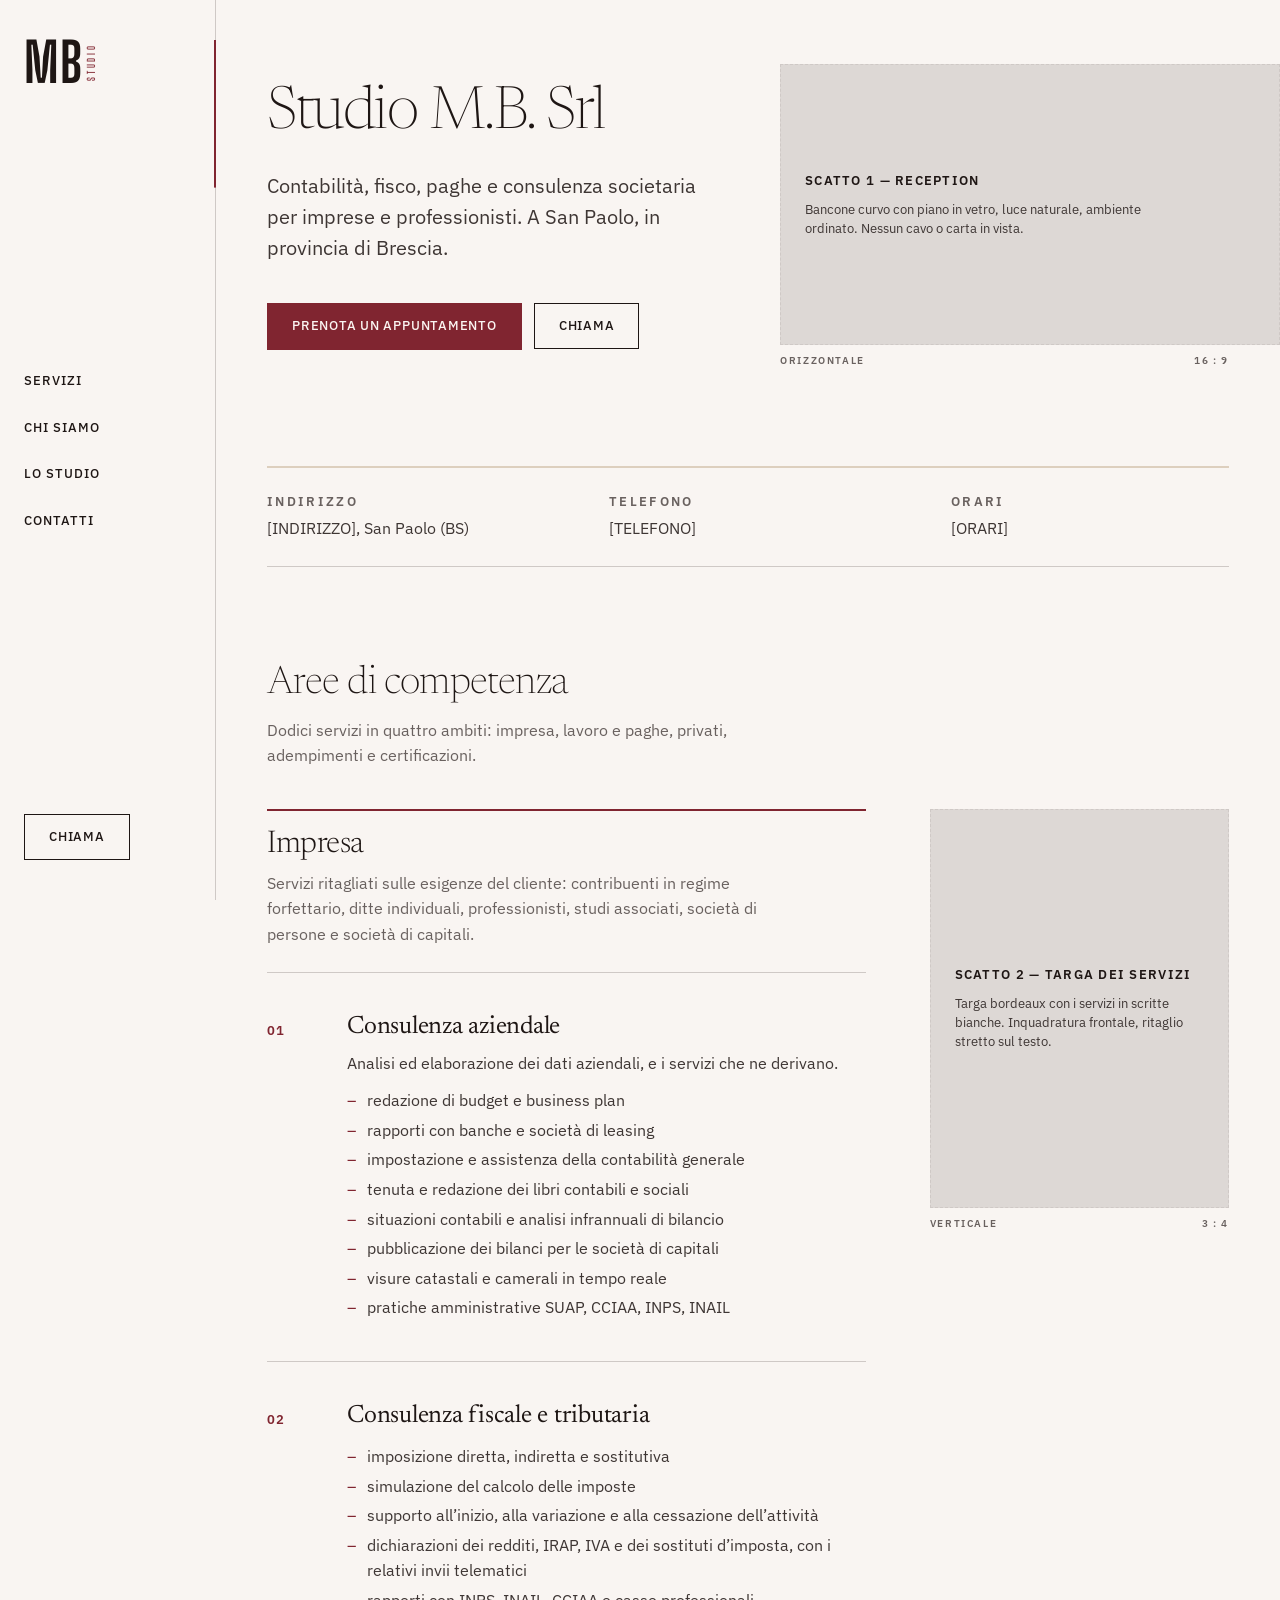
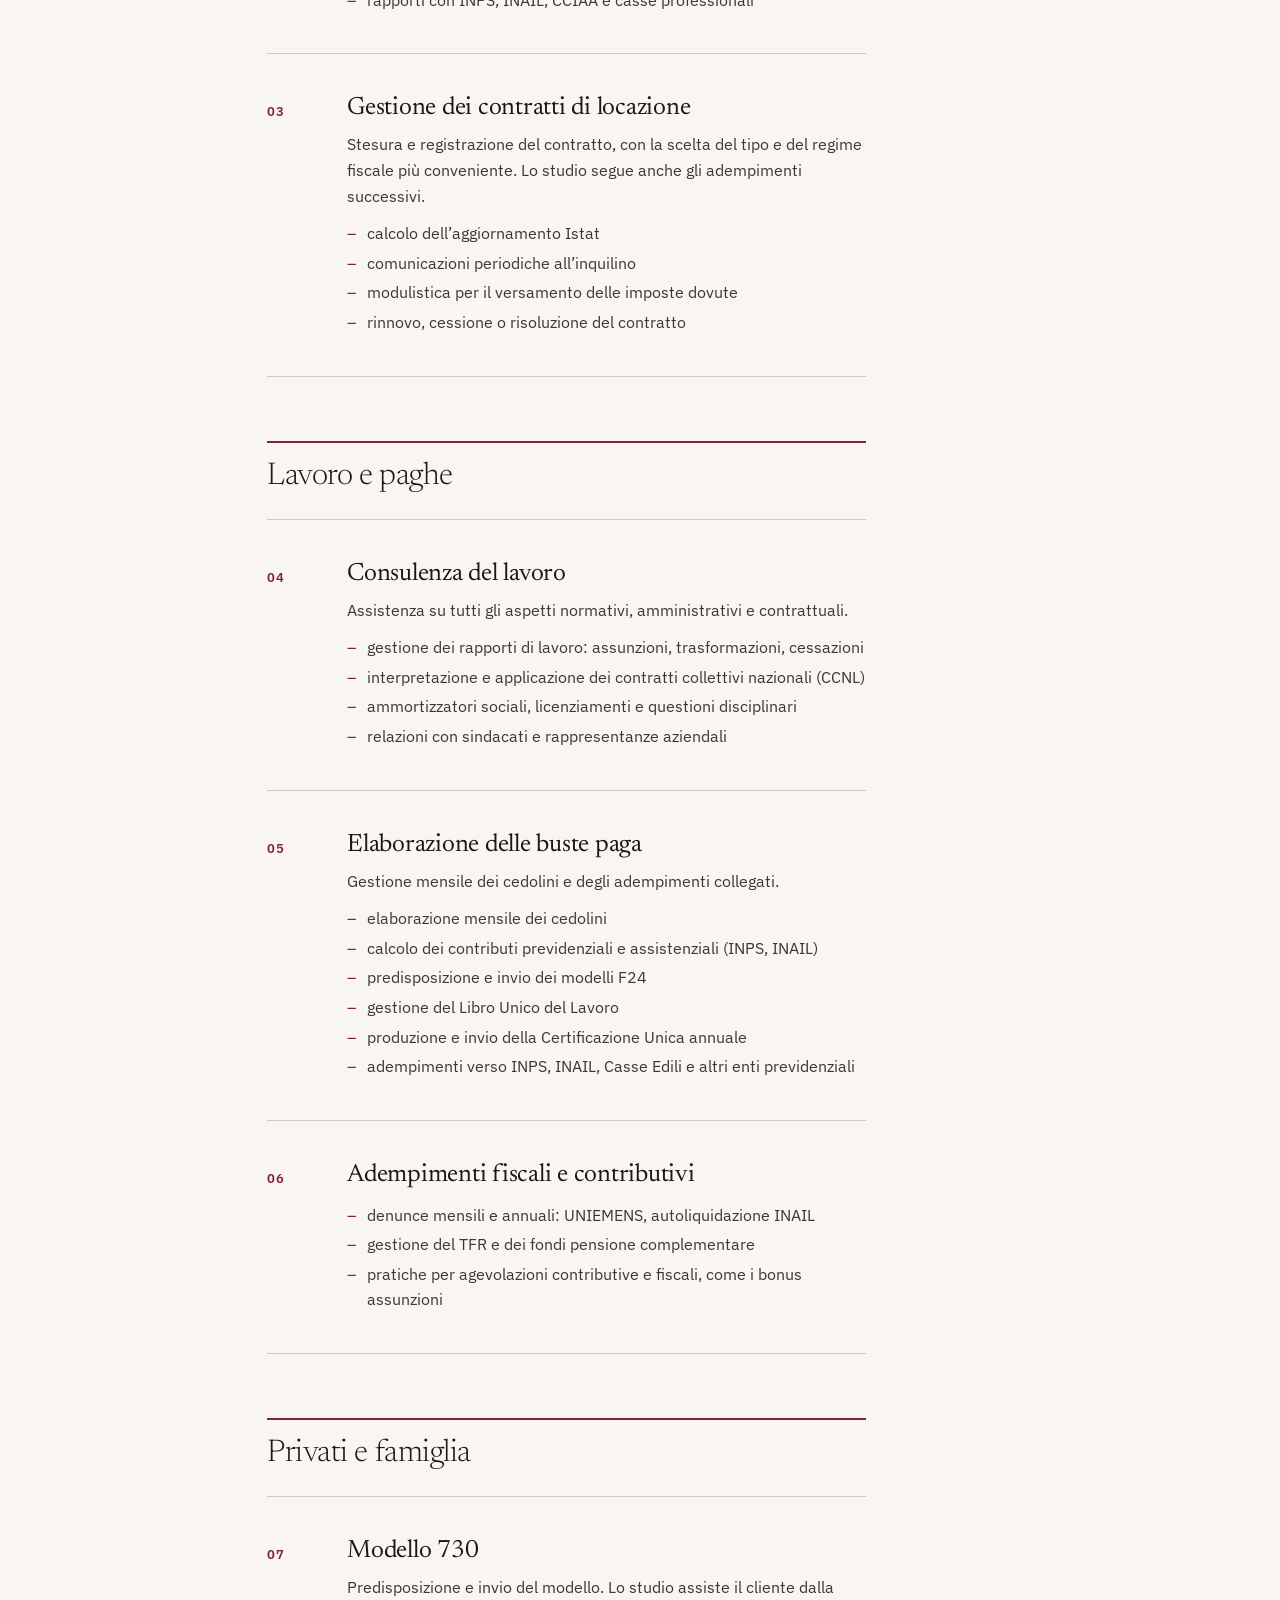
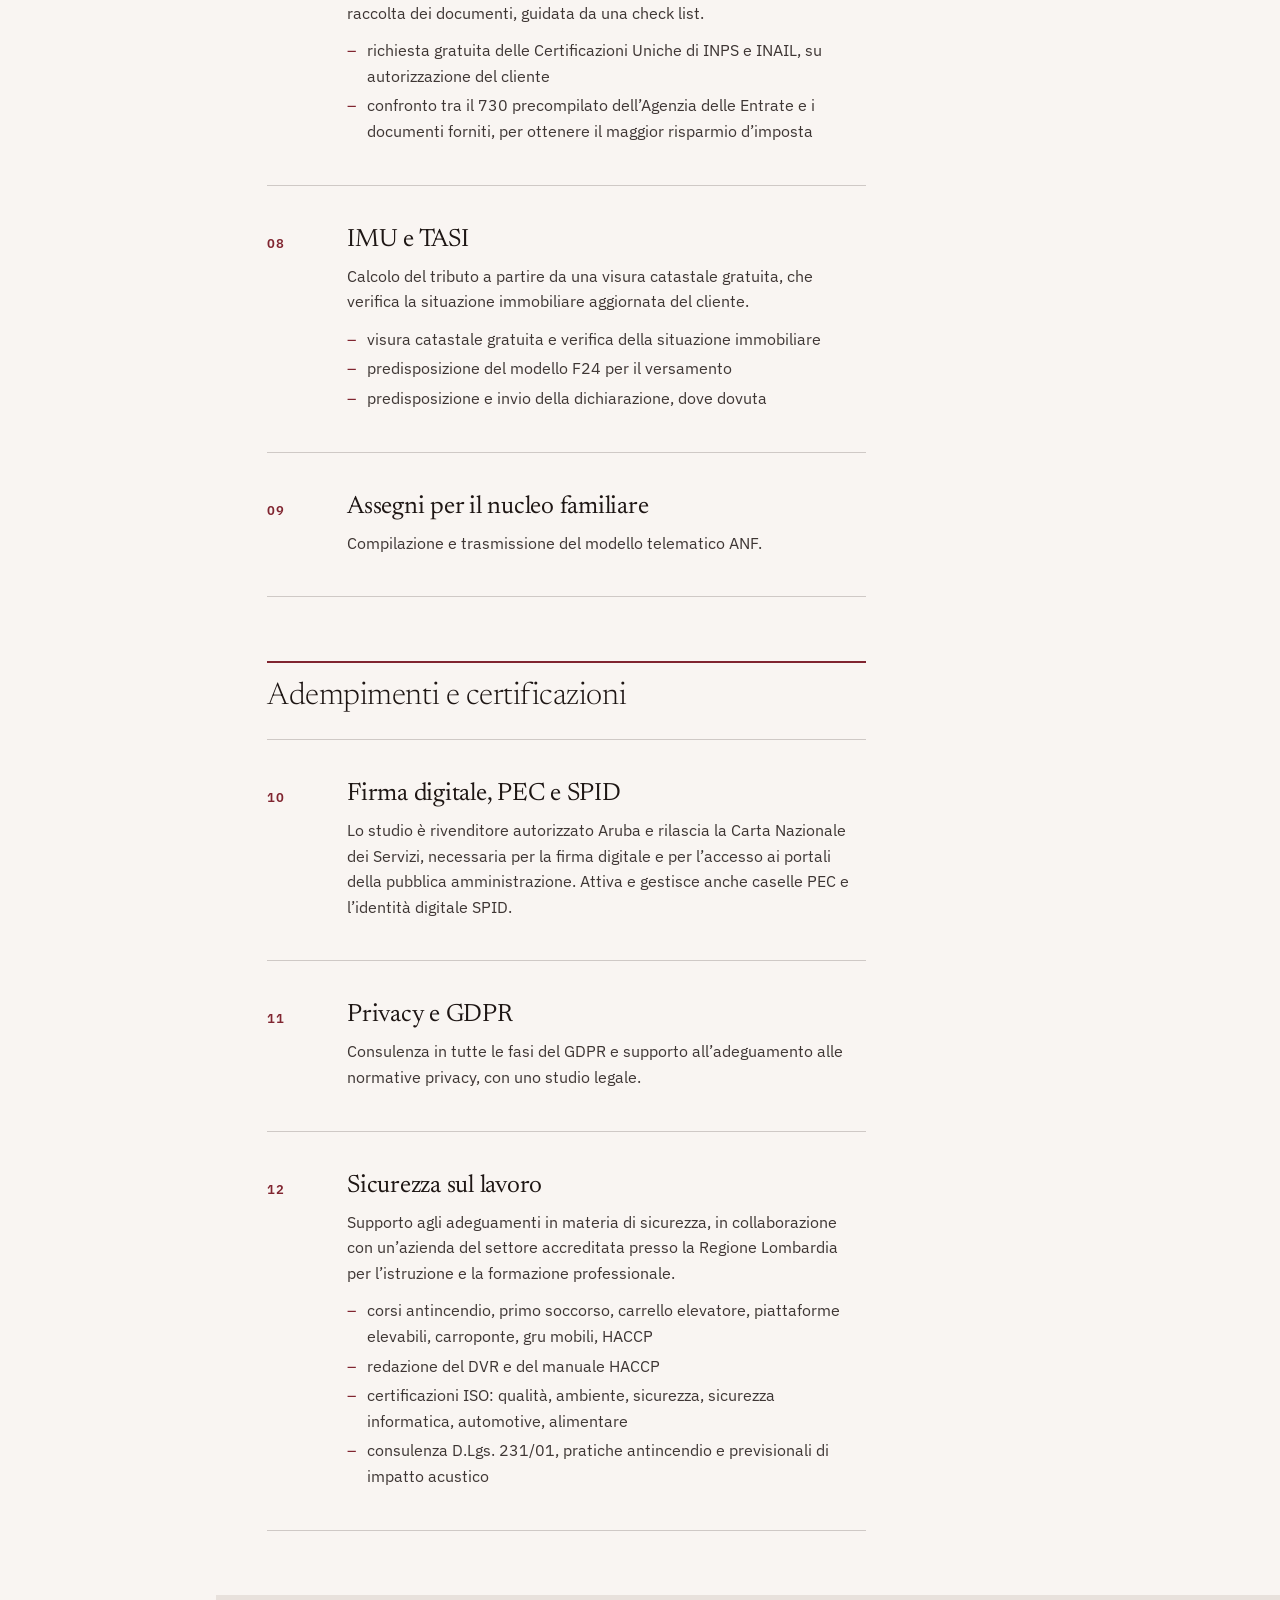
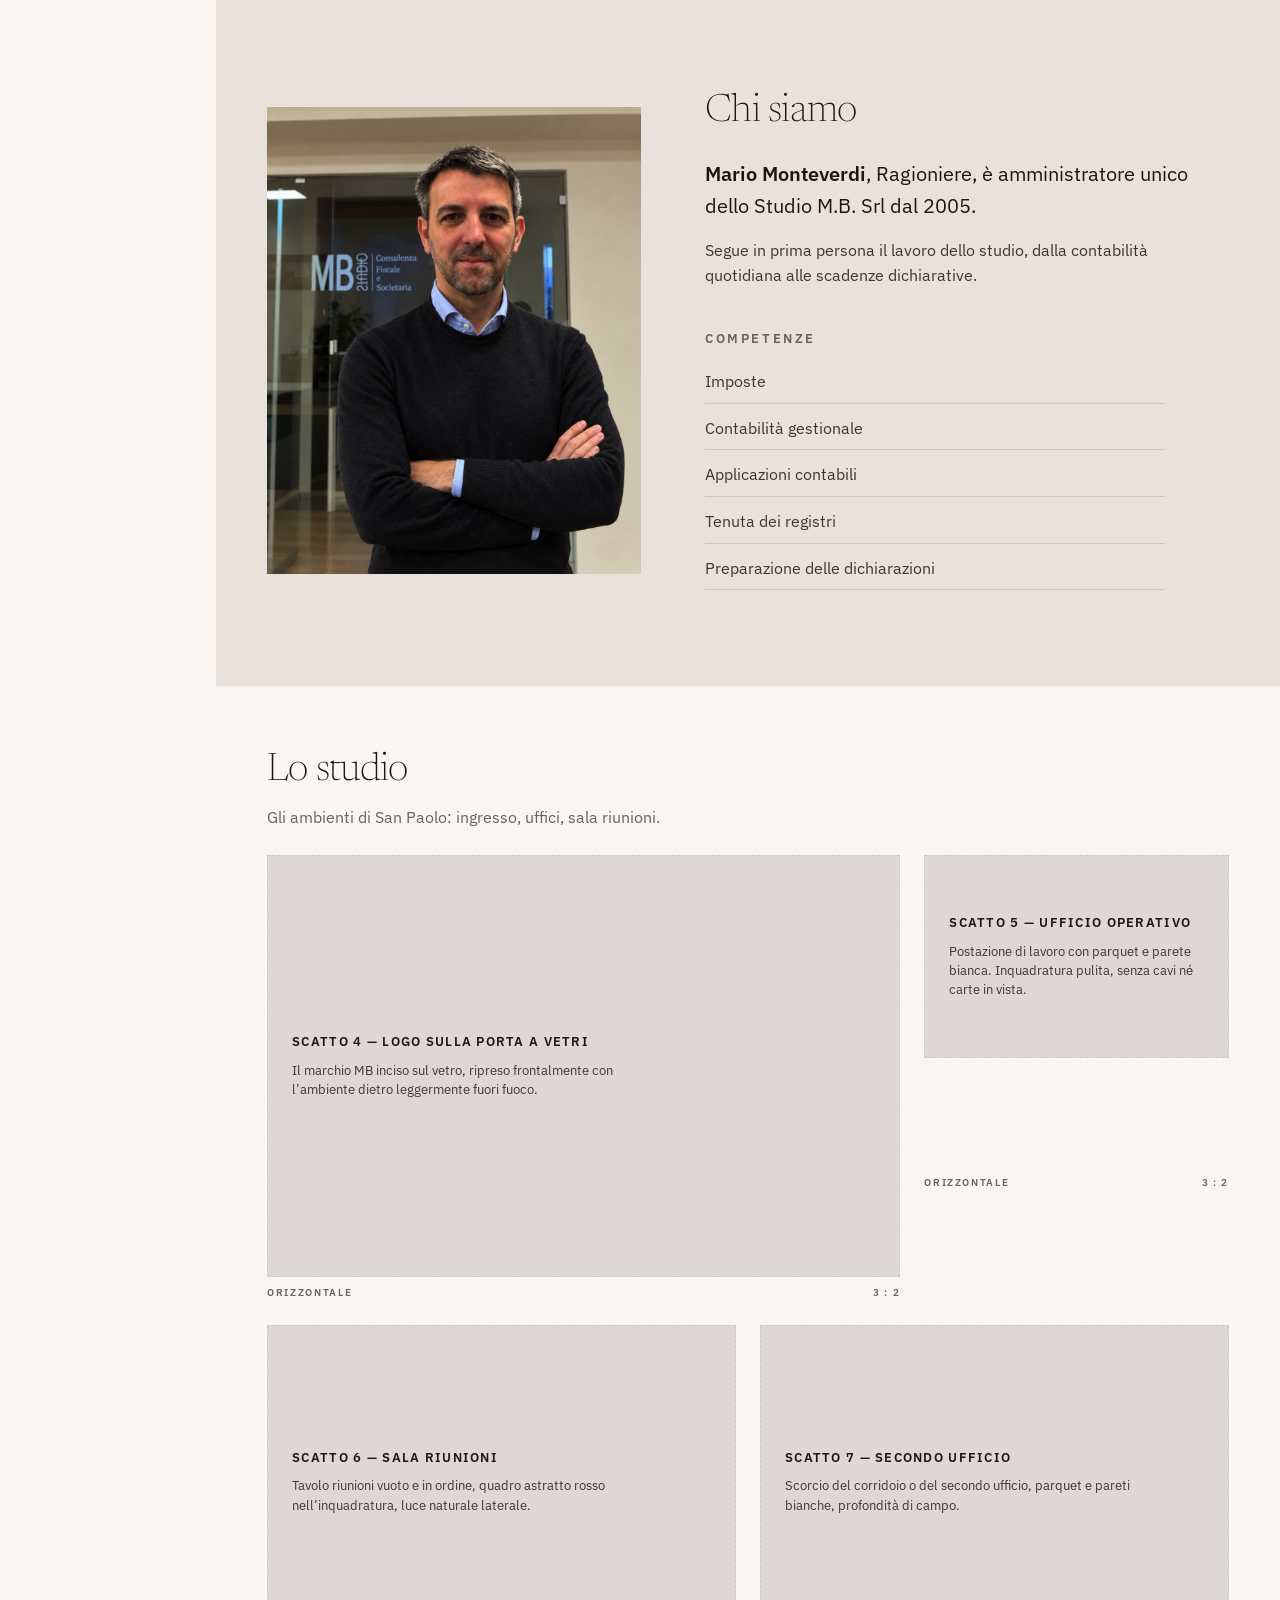
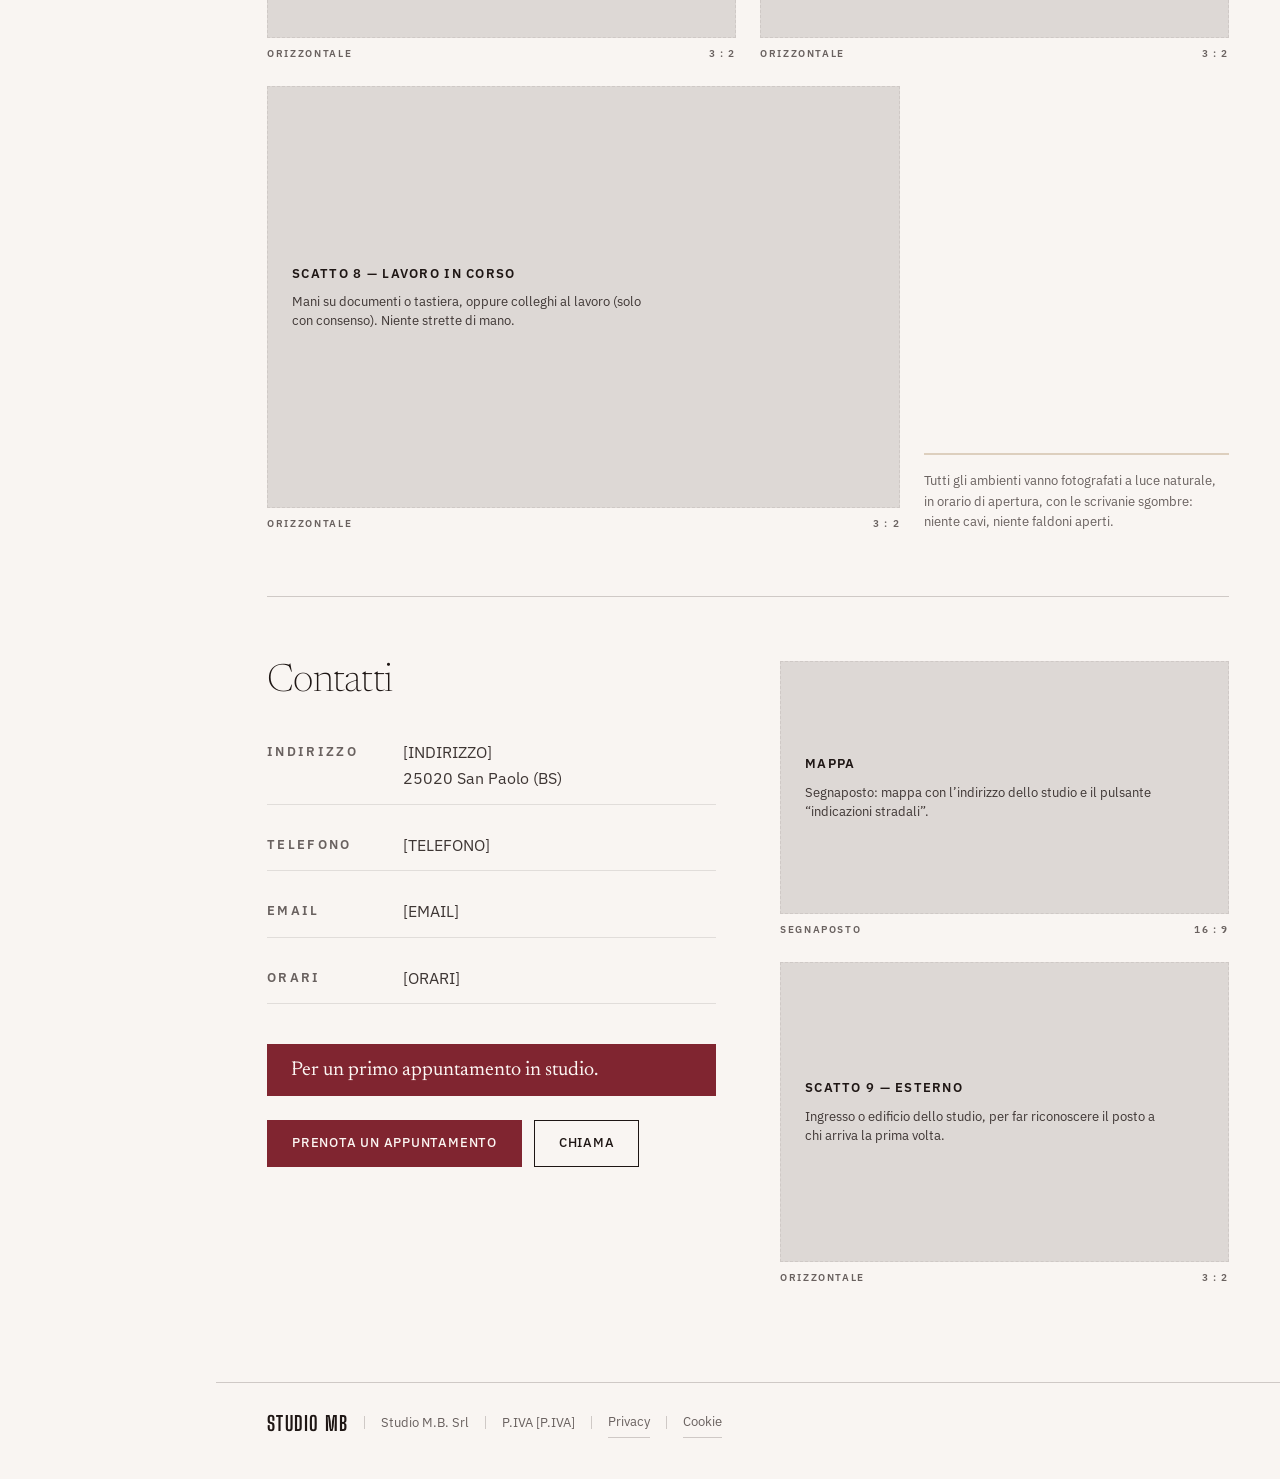
==== commit 01e0199c: "Replace the Studio M.B. services with the studio's own list The services section held five generic p" ====
--- a/siti/studio-mb/index.html
+++ b/siti/studio-mb/index.html
@@ -4,7 +4,7 @@
 <meta charset="utf-8">
 <meta name="viewport" content="width=device-width, initial-scale=1, viewport-fit=cover">
 <title>Studio M.B. Srl — San Paolo (Brescia)</title>
-<meta name="description" content="Studio M.B. Srl, San Paolo (Brescia): centro elaborazione dati, consulenza fiscale e tributaria, consulenza societaria, centro elaborazione paghe, consulenza del lavoro.">
+<meta name="description" content="Studio M.B. Srl, San Paolo (Brescia): consulenza aziendale, fiscale e tributaria, consulenza del lavoro e buste paga, modello 730, IMU, contratti di locazione, firma digitale, PEC e SPID, privacy e sicurezza sul lavoro.">
 <link rel="preconnect" href="https://fonts.googleapis.com">
 <link rel="preconnect" href="https://fonts.gstatic.com" crossorigin>
 <link href="https://fonts.googleapis.com/css2?family=Big+Shoulders+Display:wght@600;700&family=IBM+Plex+Sans:wght@400;500;600&family=Newsreader:opsz,wght@6..72,200;6..72,300;6..72,400;6..72,500&display=swap" rel="stylesheet">
@@ -74,51 +74,223 @@
     </dl>
   </aside>
 
-  <!-- ============ Aree di competenza · F3 prospetto tabellare ============ -->
+  <!-- ============ Aree di competenza · F3 prospetto tabellare, raggruppato ============ -->
   <section class="areas" id="servizi">
     <header class="head">
       <h2 class="head__title">Aree di competenza</h2>
-      <p class="head__note">Cinque ambiti di lavoro, dalla tenuta dei registri alla gestione del personale.</p>
+      <p class="head__note">Dodici servizi in quattro ambiti: impresa, lavoro e paghe, privati, adempimenti e certificazioni.</p>
     </header>
 
     <div class="areas__body">
-      <ol class="sheet">
-        <li class="sheet__row">
-          <span class="sheet__num">01</span>
-          <div class="sheet__text">
-            <h3 class="sheet__name">Centro elaborazione dati</h3>
-            <p class="sheet__desc">Registrazione delle scritture, tenuta dei registri obbligatori ed elaborazione dei dati contabili dell’impresa.</p>
-          </div>
-        </li>
-        <li class="sheet__row">
-          <span class="sheet__num">02</span>
-          <div class="sheet__text">
-            <h3 class="sheet__name">Consulenza fiscale e tributaria</h3>
-            <p class="sheet__desc">Imposte dirette e indirette, preparazione delle dichiarazioni e assistenza sugli adempimenti tributari.</p>
-          </div>
-        </li>
-        <li class="sheet__row">
-          <span class="sheet__num">03</span>
-          <div class="sheet__text">
-            <h3 class="sheet__name">Consulenza societaria</h3>
-            <p class="sheet__desc">Adempimenti societari, scritture obbligatorie e assistenza nella gestione ordinaria della società.</p>
-          </div>
-        </li>
-        <li class="sheet__row">
-          <span class="sheet__num">04</span>
-          <div class="sheet__text">
-            <h3 class="sheet__name">Centro elaborazione paghe</h3>
-            <p class="sheet__desc">Elaborazione dei cedolini e degli adempimenti mensili e annuali legati al personale dipendente.</p>
-          </div>
-        </li>
-        <li class="sheet__row">
-          <span class="sheet__num">05</span>
-          <div class="sheet__text">
-            <h3 class="sheet__name">Consulenza del lavoro</h3>
-            <p class="sheet__desc">Rapporti di lavoro seguiti dall’assunzione alla cessazione, con le comunicazioni e gli adempimenti connessi.</p>
-          </div>
-        </li>
-      </ol>
+      <div class="areas__main">
+
+        <!-- ---- Ambito 1 · Impresa ---- -->
+        <section class="group" aria-labelledby="g-impresa">
+          <h3 class="group__title" id="g-impresa">Impresa</h3>
+          <p class="group__note">
+            Servizi ritagliati sulle esigenze del cliente: contribuenti in regime
+            forfettario, ditte individuali, professionisti, studi associati,
+            società di persone e società di capitali.
+          </p>
+
+          <ol class="sheet">
+            <li class="sheet__row">
+              <span class="sheet__num">01</span>
+              <div class="sheet__text">
+                <h4 class="sheet__name">Consulenza aziendale</h4>
+                <p class="sheet__desc">Analisi ed elaborazione dei dati aziendali, e i servizi che ne derivano.</p>
+                <ul class="sheet__points">
+                  <li>redazione di budget e business plan</li>
+                  <li>rapporti con banche e società di leasing</li>
+                  <li>impostazione e assistenza della contabilità generale</li>
+                  <li>tenuta e redazione dei libri contabili e sociali</li>
+                  <li>situazioni contabili e analisi infrannuali di bilancio</li>
+                  <li>pubblicazione dei bilanci per le società di capitali</li>
+                  <li>visure catastali e camerali in tempo reale</li>
+                  <li>pratiche amministrative SUAP, CCIAA, INPS, INAIL</li>
+                </ul>
+              </div>
+            </li>
+
+            <li class="sheet__row">
+              <span class="sheet__num">02</span>
+              <div class="sheet__text">
+                <h4 class="sheet__name">Consulenza fiscale e tributaria</h4>
+                <ul class="sheet__points">
+                  <li>imposizione diretta, indiretta e sostitutiva</li>
+                  <li>simulazione del calcolo delle imposte</li>
+                  <li>supporto all’inizio, alla variazione e alla cessazione dell’attività</li>
+                  <li>dichiarazioni dei redditi, IRAP, IVA e dei sostituti d’imposta, con i relativi invii telematici</li>
+                  <li>rapporti con INPS, INAIL, CCIAA e casse professionali</li>
+                </ul>
+              </div>
+            </li>
+
+            <li class="sheet__row">
+              <span class="sheet__num">03</span>
+              <div class="sheet__text">
+                <h4 class="sheet__name">Gestione dei contratti di locazione</h4>
+                <p class="sheet__desc">
+                  Stesura e registrazione del contratto, con la scelta del tipo e del
+                  regime fiscale più conveniente. Lo studio segue anche gli
+                  adempimenti successivi.
+                </p>
+                <ul class="sheet__points">
+                  <li>calcolo dell’aggiornamento Istat</li>
+                  <li>comunicazioni periodiche all’inquilino</li>
+                  <li>modulistica per il versamento delle imposte dovute</li>
+                  <li>rinnovo, cessione o risoluzione del contratto</li>
+                </ul>
+              </div>
+            </li>
+          </ol>
+        </section>
+
+        <!-- ---- Ambito 2 · Lavoro e paghe ---- -->
+        <section class="group" aria-labelledby="g-lavoro">
+          <h3 class="group__title" id="g-lavoro">Lavoro e paghe</h3>
+
+          <ol class="sheet">
+            <li class="sheet__row">
+              <span class="sheet__num">04</span>
+              <div class="sheet__text">
+                <h4 class="sheet__name">Consulenza del lavoro</h4>
+                <p class="sheet__desc">Assistenza su tutti gli aspetti normativi, amministrativi e contrattuali.</p>
+                <ul class="sheet__points">
+                  <li>gestione dei rapporti di lavoro: assunzioni, trasformazioni, cessazioni</li>
+                  <li>interpretazione e applicazione dei contratti collettivi nazionali (CCNL)</li>
+                  <li>ammortizzatori sociali, licenziamenti e questioni disciplinari</li>
+                  <li>relazioni con sindacati e rappresentanze aziendali</li>
+                </ul>
+              </div>
+            </li>
+
+            <li class="sheet__row">
+              <span class="sheet__num">05</span>
+              <div class="sheet__text">
+                <h4 class="sheet__name">Elaborazione delle buste paga</h4>
+                <p class="sheet__desc">Gestione mensile dei cedolini e degli adempimenti collegati.</p>
+                <ul class="sheet__points">
+                  <li>elaborazione mensile dei cedolini</li>
+                  <li>calcolo dei contributi previdenziali e assistenziali (INPS, INAIL)</li>
+                  <li>predisposizione e invio dei modelli F24</li>
+                  <li>gestione del Libro Unico del Lavoro</li>
+                  <li>produzione e invio della Certificazione Unica annuale</li>
+                  <li>adempimenti verso INPS, INAIL, Casse Edili e altri enti previdenziali</li>
+                </ul>
+              </div>
+            </li>
+
+            <li class="sheet__row">
+              <span class="sheet__num">06</span>
+              <div class="sheet__text">
+                <h4 class="sheet__name">Adempimenti fiscali e contributivi</h4>
+                <ul class="sheet__points">
+                  <li>denunce mensili e annuali: UNIEMENS, autoliquidazione INAIL</li>
+                  <li>gestione del TFR e dei fondi pensione complementare</li>
+                  <li>pratiche per agevolazioni contributive e fiscali, come i bonus assunzioni</li>
+                </ul>
+              </div>
+            </li>
+          </ol>
+        </section>
+
+        <!-- ---- Ambito 3 · Privati e famiglia ---- -->
+        <section class="group" aria-labelledby="g-privati">
+          <h3 class="group__title" id="g-privati">Privati e famiglia</h3>
+
+          <ol class="sheet">
+            <li class="sheet__row">
+              <span class="sheet__num">07</span>
+              <div class="sheet__text">
+                <h4 class="sheet__name">Modello 730</h4>
+                <p class="sheet__desc">
+                  Predisposizione e invio del modello. Lo studio assiste il cliente
+                  dalla raccolta dei documenti, guidata da una check list.
+                </p>
+                <ul class="sheet__points">
+                  <li>richiesta gratuita delle Certificazioni Uniche di INPS e INAIL, su autorizzazione del cliente</li>
+                  <li>confronto tra il 730 precompilato dell’Agenzia delle Entrate e i documenti forniti, per ottenere il maggior risparmio d’imposta</li>
+                </ul>
+              </div>
+            </li>
+
+            <li class="sheet__row">
+              <span class="sheet__num">08</span>
+              <div class="sheet__text">
+                <h4 class="sheet__name">IMU e TASI</h4>
+                <p class="sheet__desc">
+                  Calcolo del tributo a partire da una visura catastale gratuita, che
+                  verifica la situazione immobiliare aggiornata del cliente.
+                </p>
+                <ul class="sheet__points">
+                  <li>visura catastale gratuita e verifica della situazione immobiliare</li>
+                  <li>predisposizione del modello F24 per il versamento</li>
+                  <li>predisposizione e invio della dichiarazione, dove dovuta</li>
+                </ul>
+              </div>
+            </li>
+
+            <li class="sheet__row">
+              <span class="sheet__num">09</span>
+              <div class="sheet__text">
+                <h4 class="sheet__name">Assegni per il nucleo familiare</h4>
+                <p class="sheet__desc">Compilazione e trasmissione del modello telematico ANF.</p>
+              </div>
+            </li>
+          </ol>
+        </section>
+
+        <!-- ---- Ambito 4 · Adempimenti e certificazioni ---- -->
+        <section class="group" aria-labelledby="g-adempimenti">
+          <h3 class="group__title" id="g-adempimenti">Adempimenti e certificazioni</h3>
+
+          <ol class="sheet">
+            <li class="sheet__row">
+              <span class="sheet__num">10</span>
+              <div class="sheet__text">
+                <h4 class="sheet__name">Firma digitale, PEC e SPID</h4>
+                <p class="sheet__desc">
+                  Lo studio è rivenditore autorizzato Aruba e rilascia la Carta
+                  Nazionale dei Servizi, necessaria per la firma digitale e per
+                  l’accesso ai portali della pubblica amministrazione. Attiva e
+                  gestisce anche caselle PEC e l’identità digitale SPID.
+                </p>
+              </div>
+            </li>
+
+            <li class="sheet__row">
+              <span class="sheet__num">11</span>
+              <div class="sheet__text">
+                <h4 class="sheet__name">Privacy e GDPR</h4>
+                <p class="sheet__desc">
+                  Consulenza in tutte le fasi del GDPR e supporto all’adeguamento
+                  alle normative privacy, con uno studio legale.
+                </p>
+              </div>
+            </li>
+
+            <li class="sheet__row">
+              <span class="sheet__num">12</span>
+              <div class="sheet__text">
+                <h4 class="sheet__name">Sicurezza sul lavoro</h4>
+                <p class="sheet__desc">
+                  Supporto agli adeguamenti in materia di sicurezza, in
+                  collaborazione con un’azienda del settore accreditata presso la
+                  Regione Lombardia per l’istruzione e la formazione professionale.
+                </p>
+                <ul class="sheet__points">
+                  <li>corsi antincendio, primo soccorso, carrello elevatore, piattaforme elevabili, carroponte, gru mobili, HACCP</li>
+                  <li>redazione del DVR e del manuale HACCP</li>
+                  <li>certificazioni ISO: qualità, ambiente, sicurezza, sicurezza informatica, automotive, alimentare</li>
+                  <li>consulenza D.Lgs. 231/01, pratiche antincendio e previsionali di impatto acustico</li>
+                </ul>
+              </div>
+            </li>
+          </ol>
+        </section>
+
+      </div>
 
       <!-- TODO fotografo — sostituire con lo scatto reale. Dimensione consigliata: 1200×1600 px -->
       <figure class="shot shot--34 areas__shot">
--- a/siti/studio-mb/styles.css
+++ b/siti/studio-mb/styles.css
@@ -15,6 +15,7 @@
  * footer: Ft2 Inline single line (order=wordmark/credit/links, separator=filo verticale, density=spaced)
  * H2 Split-diptych knobs: ratio=6/6, right=foto al vivo sul bordo, divider=spazio negativo
  * F3 Spec-sheet knobs: columns=2 (numero / nome+descrizione), rules=ogni riga, numbers=tabular
+ *   groups=4 (ambiti, filo accento spesso in apertura), rows=12 numerate di seguito, elenchi=trattino appeso
  * F1 Bento knobs: tiles=5, spans=irregular, border=hairline
  * C1 Outlined-chip knobs: shape=rectangular, density=spacious, adornment=none
  * S2 Hanging knobs: colonna singola, nessun filo, nessun occhiello
@@ -28,6 +29,9 @@
  *   accento: gate 23 pass da 375 px in su (3,1–4,8%), 6,3% a 320 px — vedi sopra
  *   mobile: pass (34, 49, 50–57) · onestà: pass (46) · chrome: pass (47)
  *   token: pass (48) · icone: pass (30) · nav+footer+hero: pass (42–45)
+ *
+ * 2026-09-27 · servizi riscritti sul testo del cliente (I_NOSTRI_SERVIZI_STUDIO_MB.docx):
+ *   ricontrollati overflow e testo cliccabile a 320 / 375 / 414 / 768 / 1024 / 1440.
  */
 
 /* ---------------------------------------------------------------- base */
@@ -48,7 +52,7 @@
 
 @media (prefers-reduced-motion: reduce) { html { scroll-behavior: auto; } }
 
-h1, h2, h3 {
+h1, h2, h3, h4 {
   font-family: var(--font-display);
   font-style: normal;
   margin: 0;
@@ -362,6 +366,44 @@
   color: var(--color-ink-2);
 }
 
+/* Elenchi dentro la riga: rientro appeso, il trattino bordeaux fa da segno di
+ * registro. Il testo alternativo vuoto lo tiene fuori dagli screen reader. */
+.sheet__points {
+  display: grid;
+  gap: var(--space-2xs);
+  margin-top: var(--space-sm);
+  max-width: 58ch;
+  color: var(--color-ink-2);
+}
+.sheet__points li {
+  display: grid;
+  grid-template-columns: 1.25rem minmax(0, 1fr);
+}
+.sheet__points li::before {
+  content: "\2013";
+  content: "\2013" / "";
+  color: var(--color-accent);
+}
+
+/* Quattro ambiti. Il filo bordeaux spesso apre il gruppo, i fili sottili
+ * separano le righe: due pesi, così il registro si legge senza occhielli. */
+.areas__main { display: grid; gap: var(--space-2xl); min-width: 0; }
+.group { min-width: 0; }
+.group__title {
+  padding-top: var(--space-md);
+  border-top: var(--rule-thick) solid var(--color-accent);
+  font-size: var(--text-xl);
+  font-weight: 300;
+  line-height: 1.15;
+  letter-spacing: -0.015em;
+}
+.group__note {
+  margin-top: var(--space-xs);
+  max-width: 52ch;
+  color: var(--color-muted);
+}
+.group .sheet { margin-top: var(--space-lg); }
+
 /* Impilati, i formati verticali occuperebbero due schermate: qui restano misurati. */
 .areas__shot, .about__shot { max-width: 22rem; }
 .about__shot.photo { max-width: 24rem; }
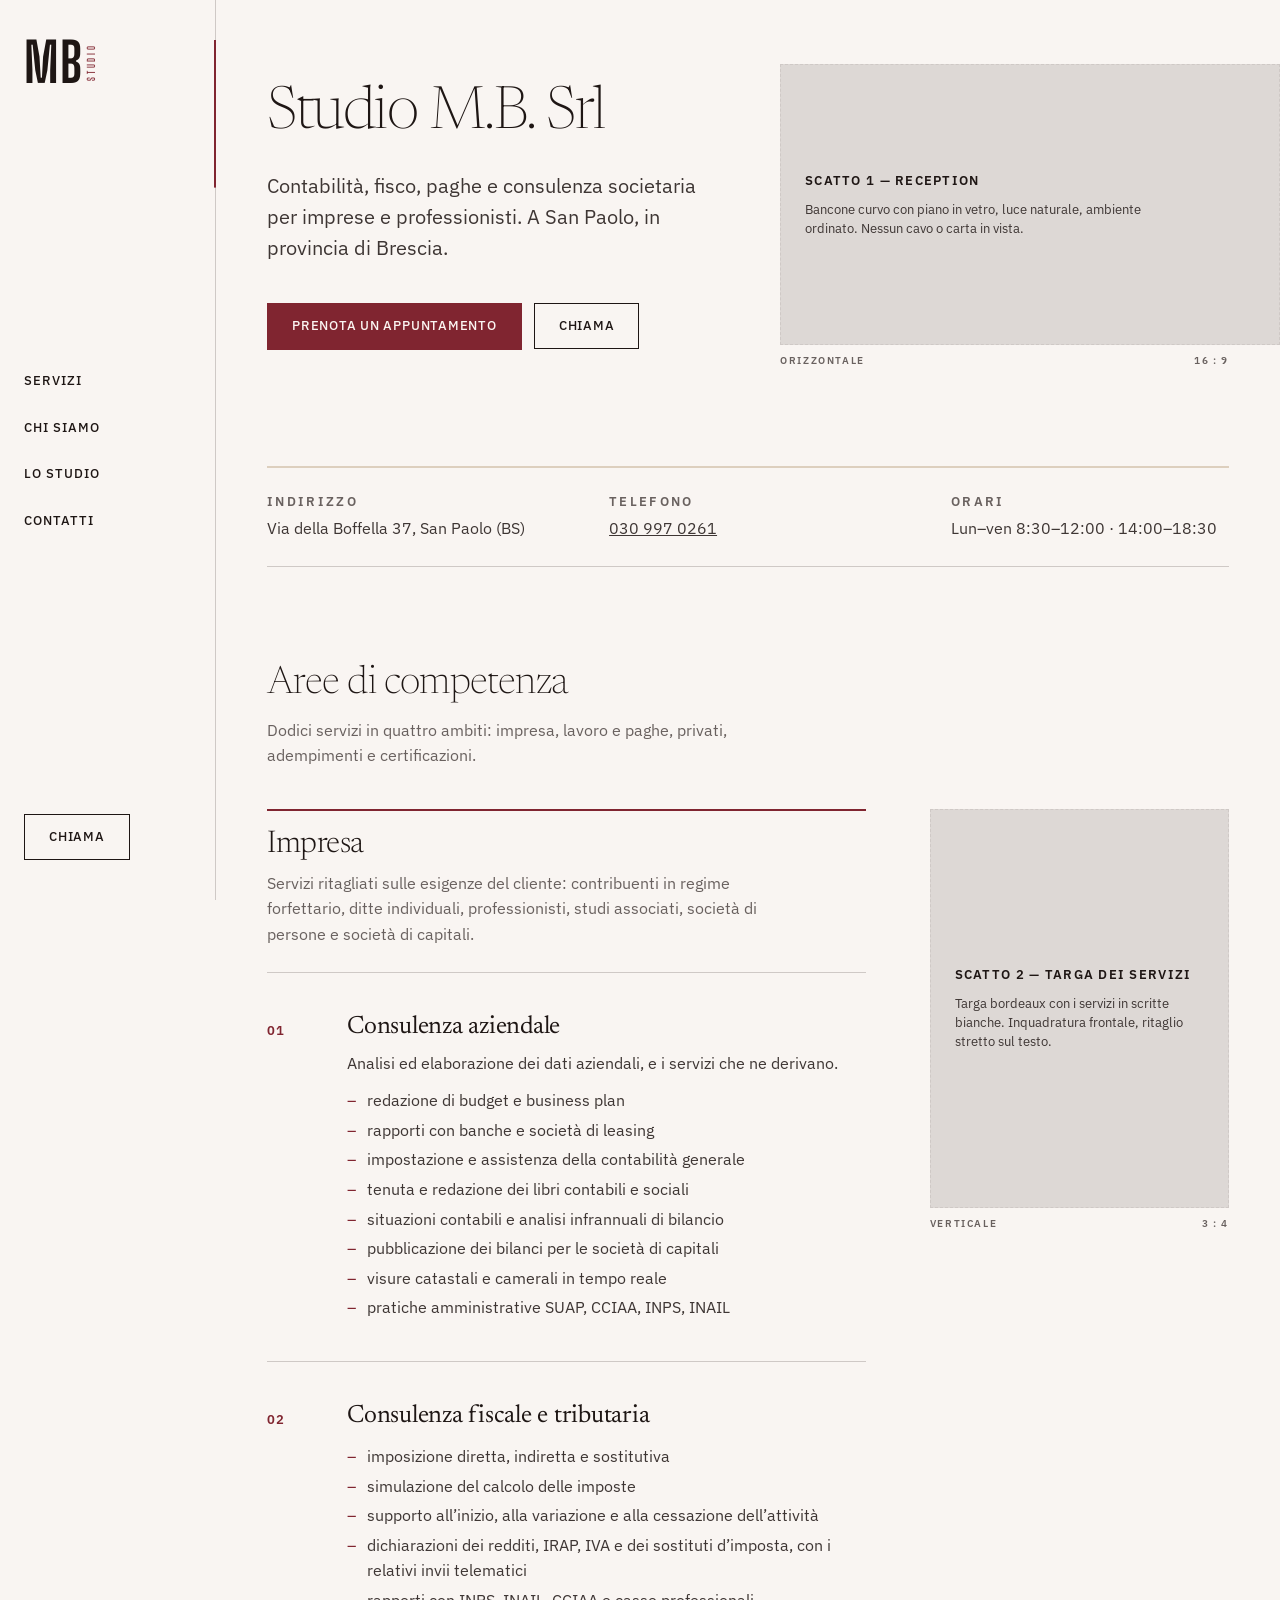
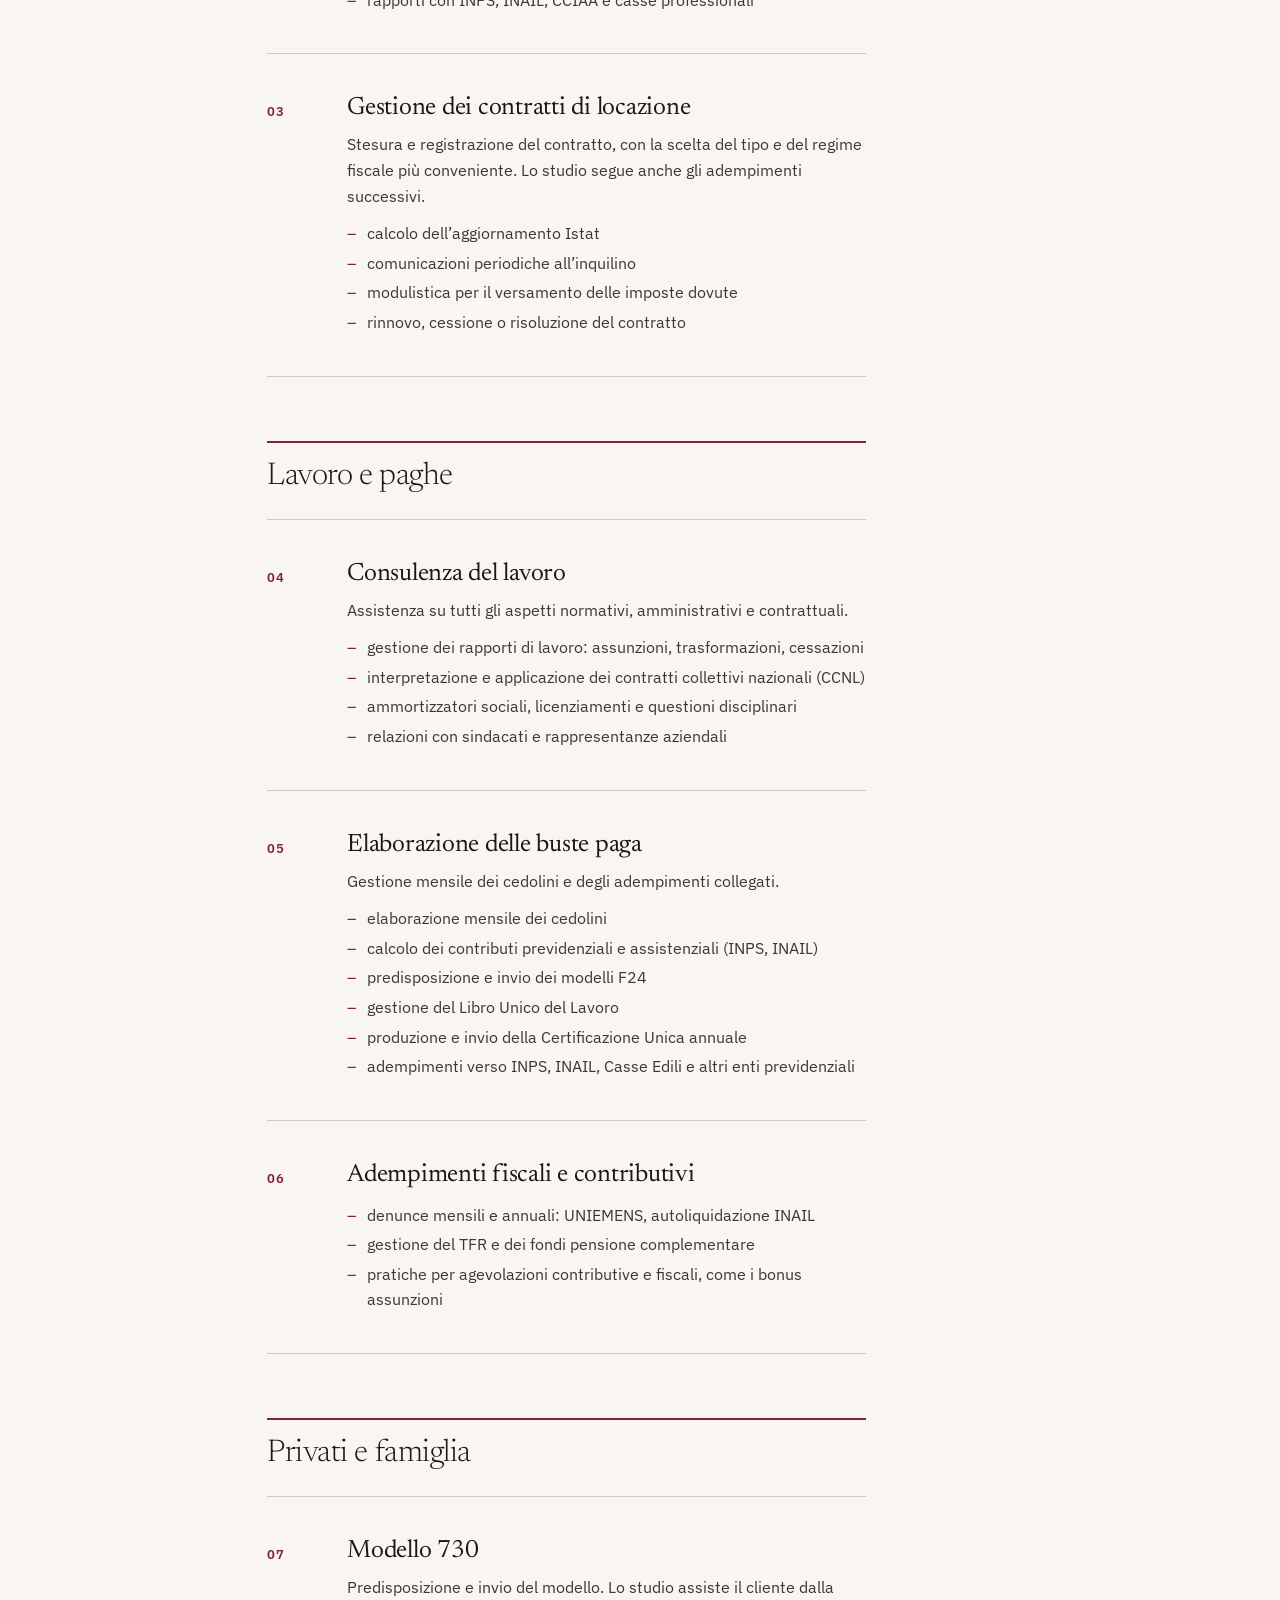
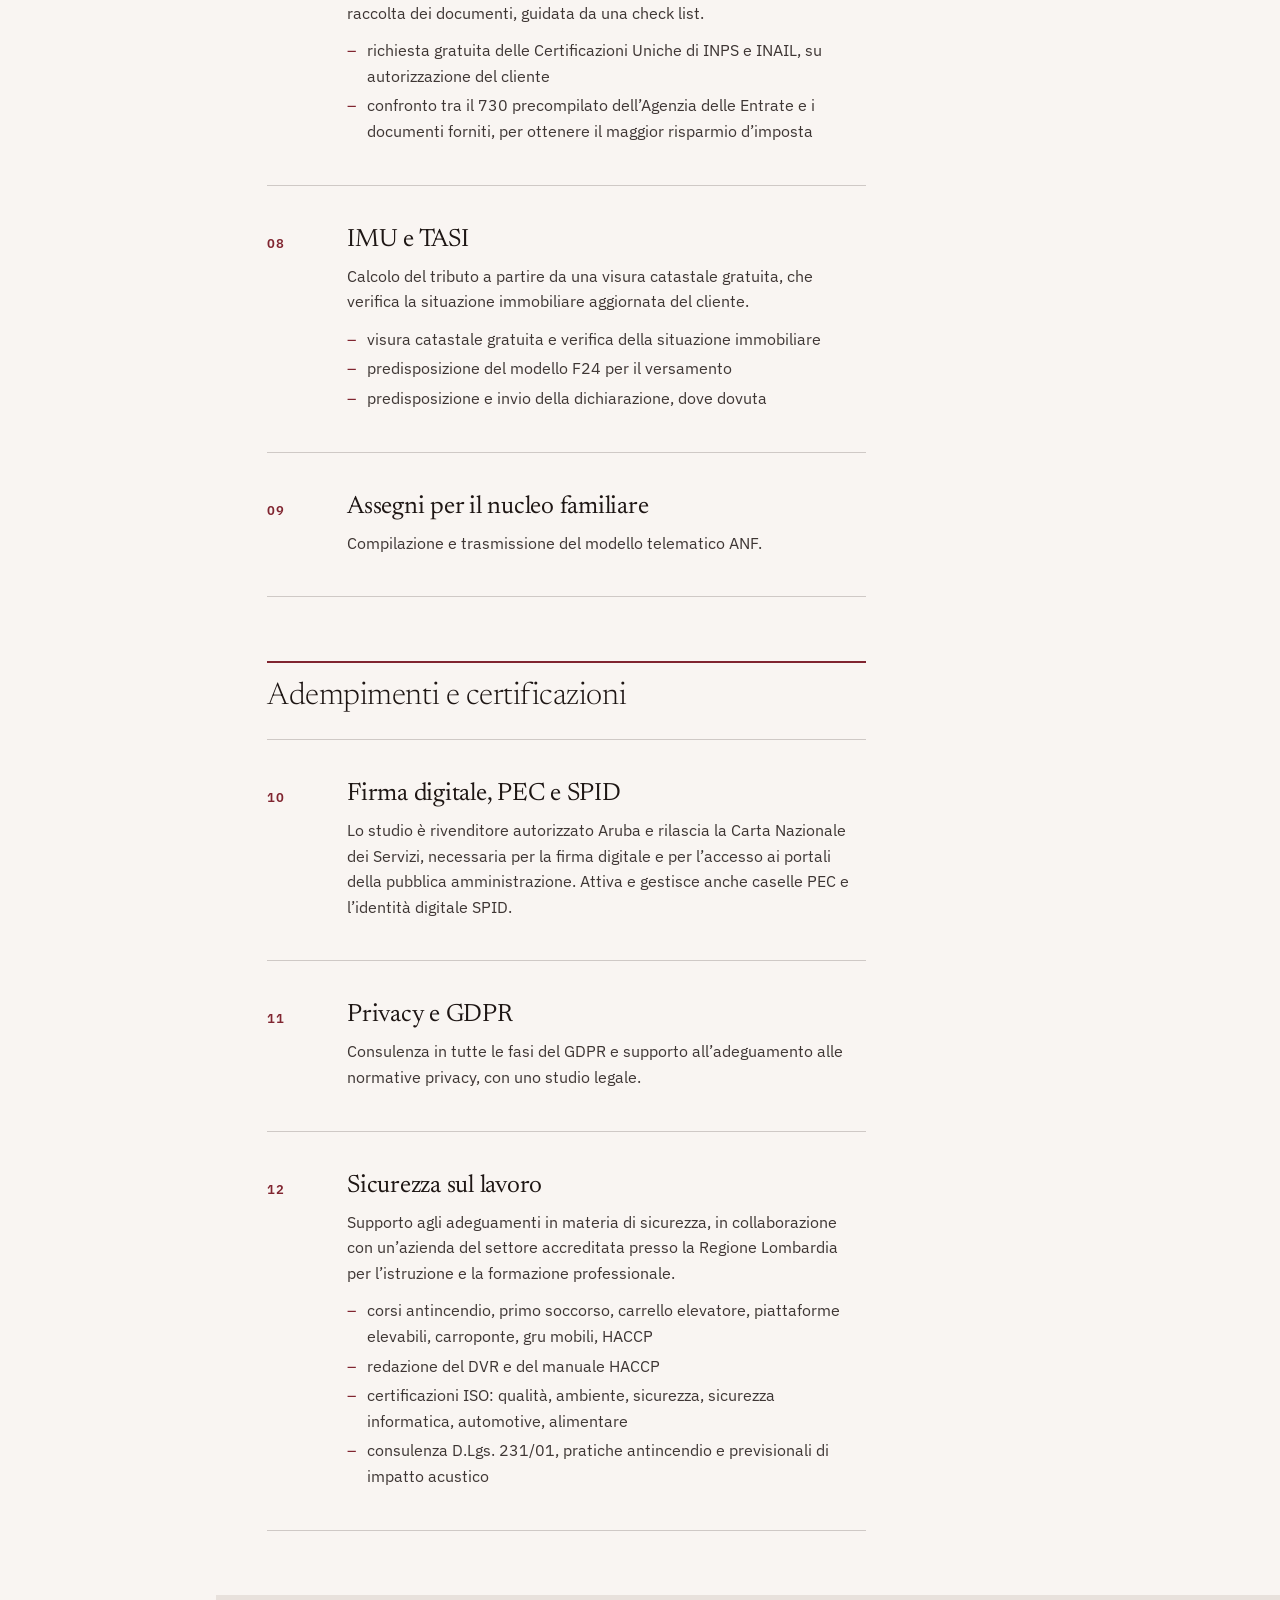
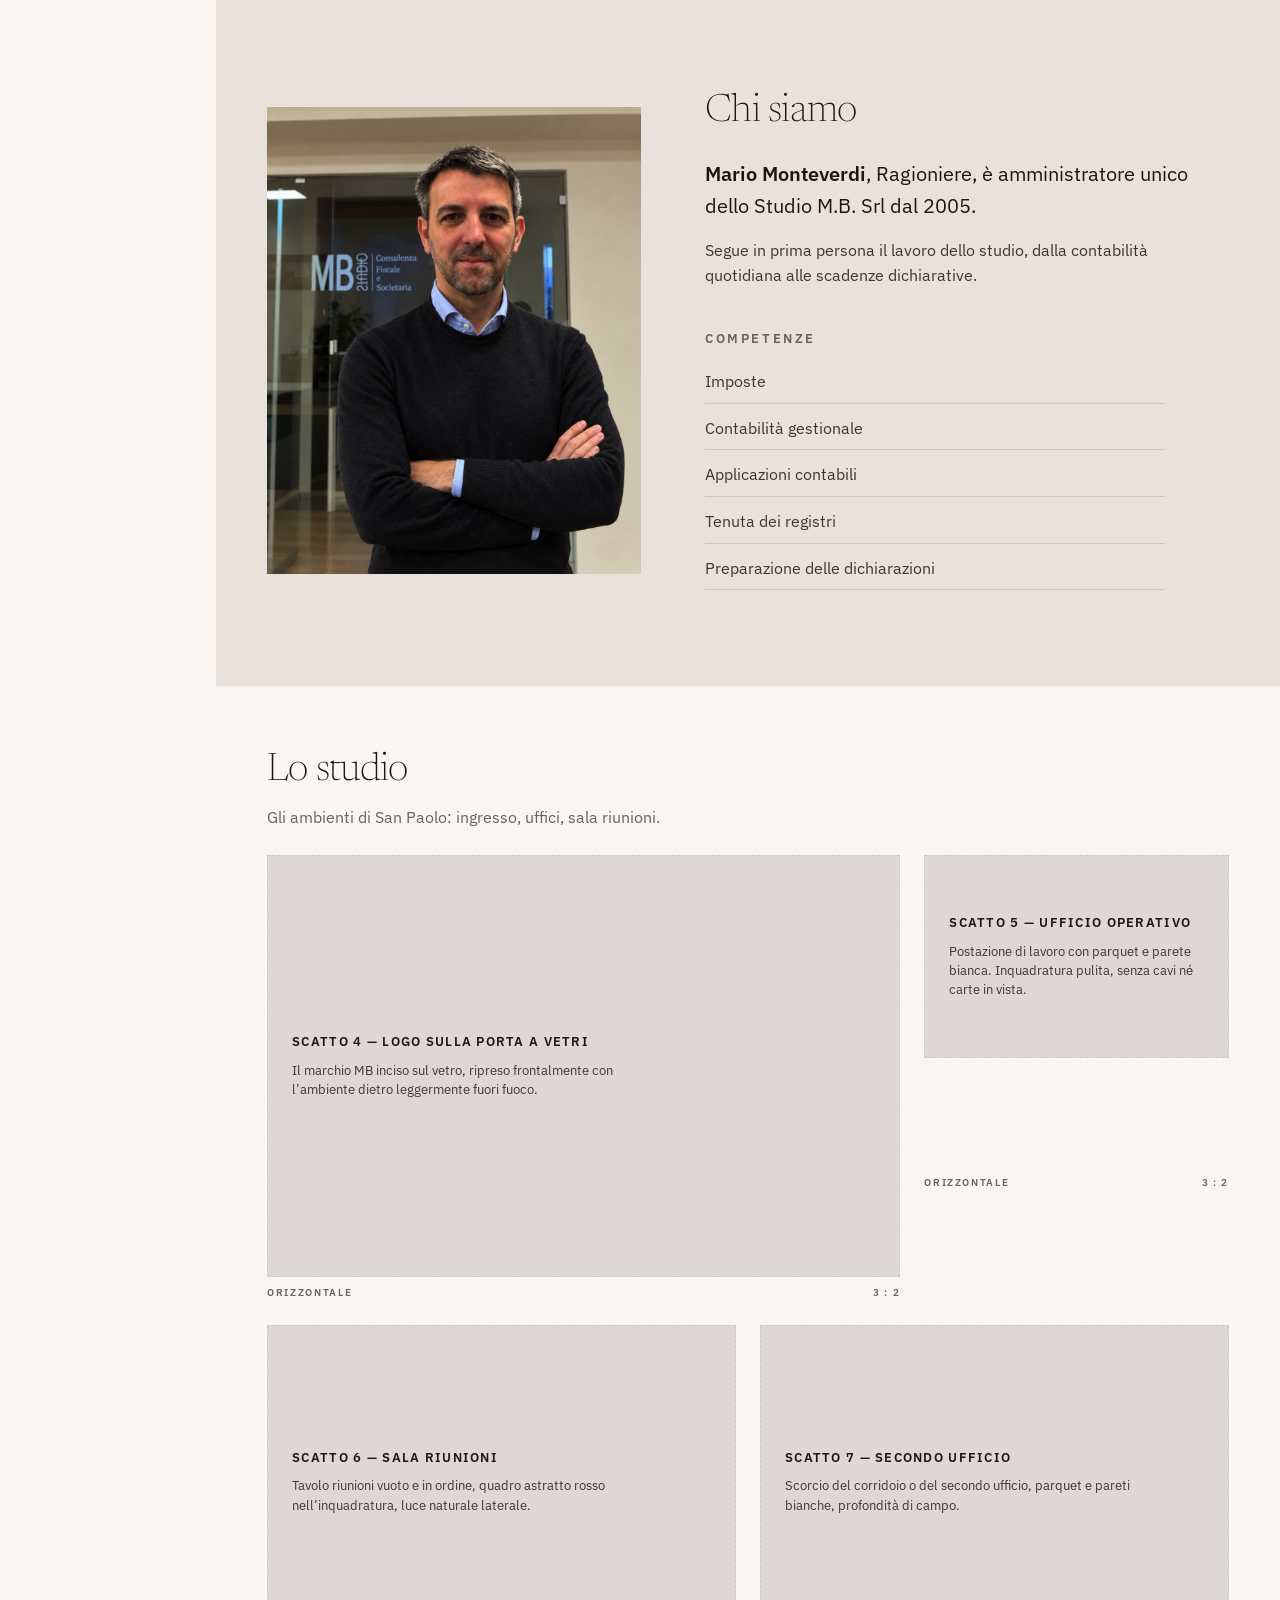
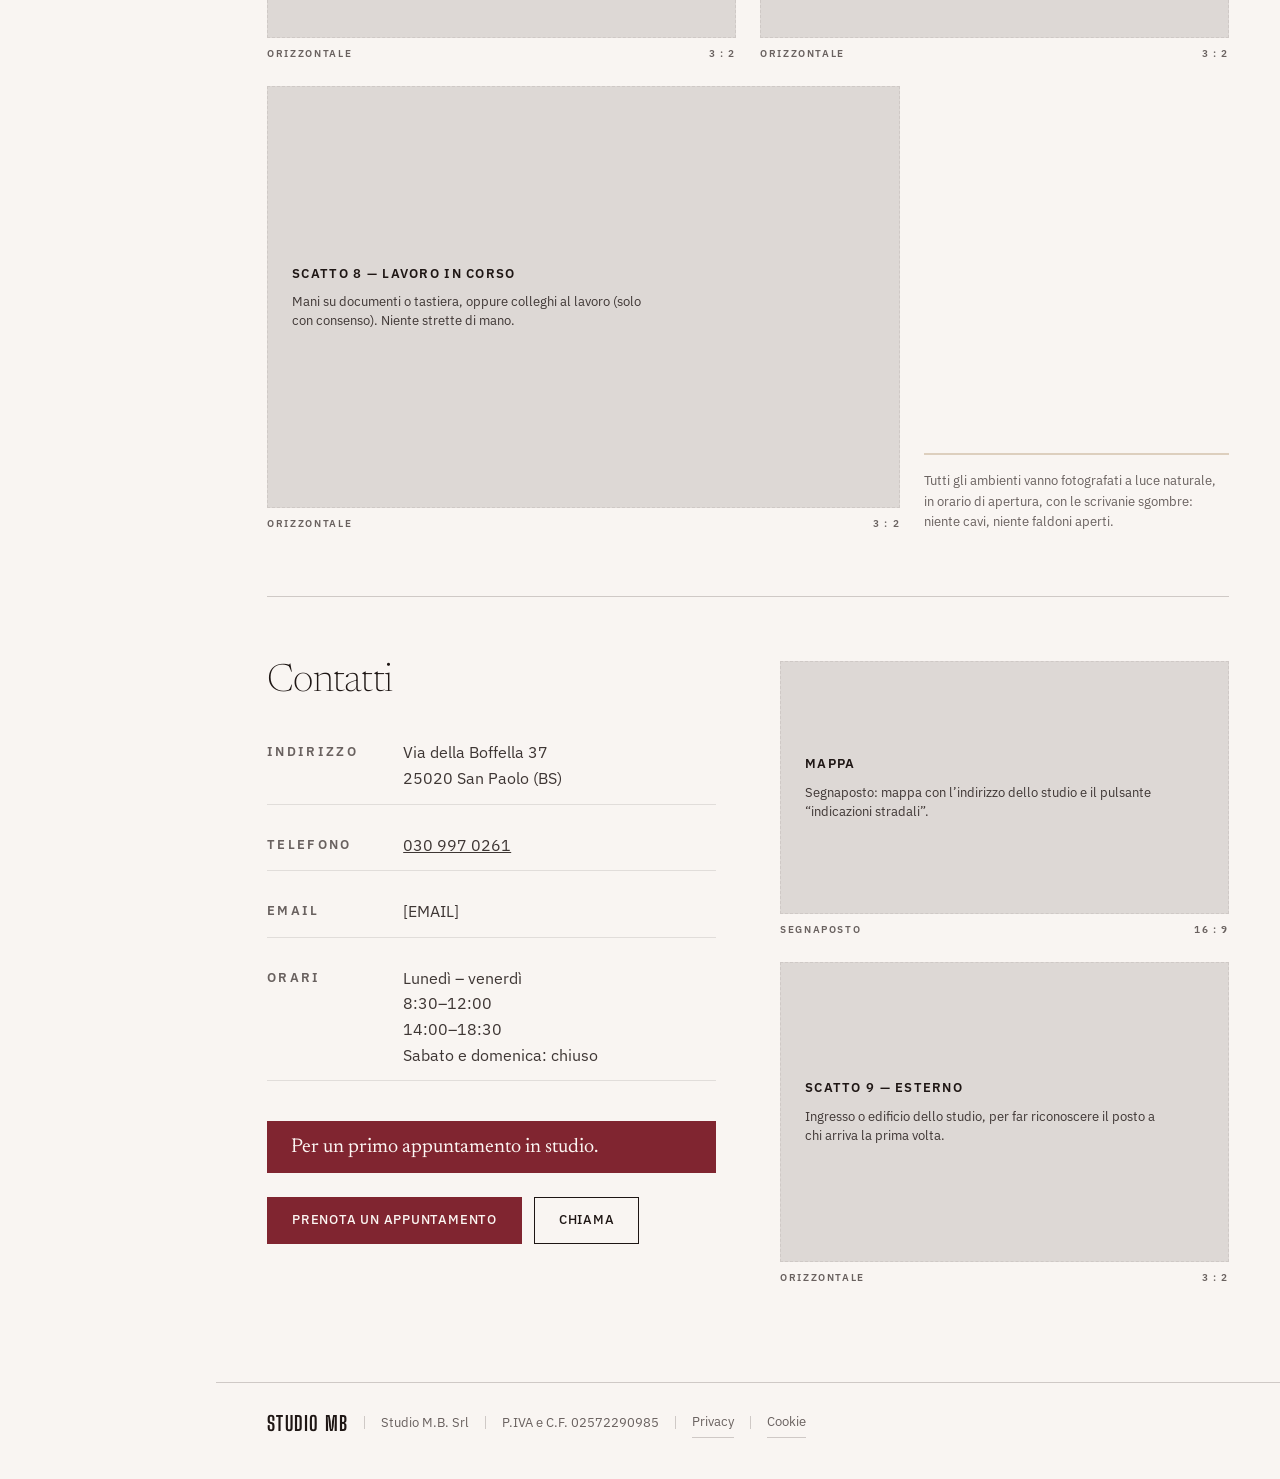
==== commit bc92ed19: "Fill in the Studio M.B. address, phone, hours and VAT number The coordinates strip, the contact bloc" ====
--- a/siti/studio-mb/index.html
+++ b/siti/studio-mb/index.html
@@ -35,7 +35,7 @@
   </nav>
 
   <div class="rail__action">
-    <a class="btn btn--line" href="#">Chiama</a>
+    <a class="btn btn--line" href="tel:+390309970261" aria-label="Chiama lo studio: 030 997 0261">Chiama</a>
   </div>
 </header>
 
@@ -51,7 +51,7 @@
       </p>
       <p class="opening__actions" style="--i: 2">
         <a class="btn btn--fill" href="#">Prenota un appuntamento</a>
-        <a class="btn btn--line" href="#">Chiama</a>
+        <a class="btn btn--line" href="tel:+390309970261" aria-label="Chiama lo studio: 030 997 0261">Chiama</a>
       </p>
     </div>
 
@@ -68,9 +68,9 @@
   <!-- ============ Striscia coordinate (dati da confermare) ============ -->
   <aside class="strip" aria-label="Coordinate dello studio">
     <dl class="strip__list">
-      <div class="strip__item"><dt>Indirizzo</dt><dd>[INDIRIZZO], San Paolo (BS)</dd></div>
-      <div class="strip__item"><dt>Telefono</dt><dd>[TELEFONO]</dd></div>
-      <div class="strip__item"><dt>Orari</dt><dd>[ORARI]</dd></div>
+      <div class="strip__item"><dt>Indirizzo</dt><dd>Via della Boffella&nbsp;37, San&nbsp;Paolo&nbsp;(BS)</dd></div>
+      <div class="strip__item"><dt>Telefono</dt><dd><a href="tel:+390309970261">030 997 0261</a></dd></div>
+      <div class="strip__item"><dt>Orari</dt><dd>Lun–ven 8:30–12:00 · 14:00–18:30</dd></div>
     </dl>
   </aside>
 
@@ -398,16 +398,16 @@
       <h2 class="contact__title">Contatti</h2>
 
       <dl class="contact__list">
-        <div class="contact__item"><dt>Indirizzo</dt><dd>[INDIRIZZO]<br>25020 San Paolo (BS)</dd></div>
-        <div class="contact__item"><dt>Telefono</dt><dd>[TELEFONO]</dd></div>
+        <div class="contact__item"><dt>Indirizzo</dt><dd>Via della Boffella&nbsp;37<br>25020 San&nbsp;Paolo&nbsp;(BS)</dd></div>
+        <div class="contact__item"><dt>Telefono</dt><dd><a href="tel:+390309970261">030 997 0261</a></dd></div>
         <div class="contact__item"><dt>Email</dt><dd>[EMAIL]</dd></div>
-        <div class="contact__item"><dt>Orari</dt><dd>[ORARI]</dd></div>
+        <div class="contact__item"><dt>Orari</dt><dd>Lunedì – venerdì<br>8:30–12:00<br>14:00–18:30<br>Sabato e domenica: chiuso</dd></div>
       </dl>
 
       <p class="plate"><span class="plate__line">Per un primo appuntamento in studio.</span></p>
       <p class="contact__actions">
         <a class="btn btn--fill" href="#">Prenota un appuntamento</a>
-        <a class="btn btn--line" href="#">Chiama</a>
+        <a class="btn btn--line" href="tel:+390309970261" aria-label="Chiama lo studio: 030 997 0261">Chiama</a>
       </p>
     </div>
 
@@ -441,7 +441,7 @@
     <span class="foot__sep" aria-hidden="true"></span>
     <span>Studio M.B. Srl</span>
     <span class="foot__sep" aria-hidden="true"></span>
-    <span>P.IVA [P.IVA]</span>
+    <span>P.IVA e C.F. 02572290985</span>
     <span class="foot__sep" aria-hidden="true"></span>
     <a class="foot__link" href="#">Privacy</a>
     <span class="foot__sep" aria-hidden="true"></span>
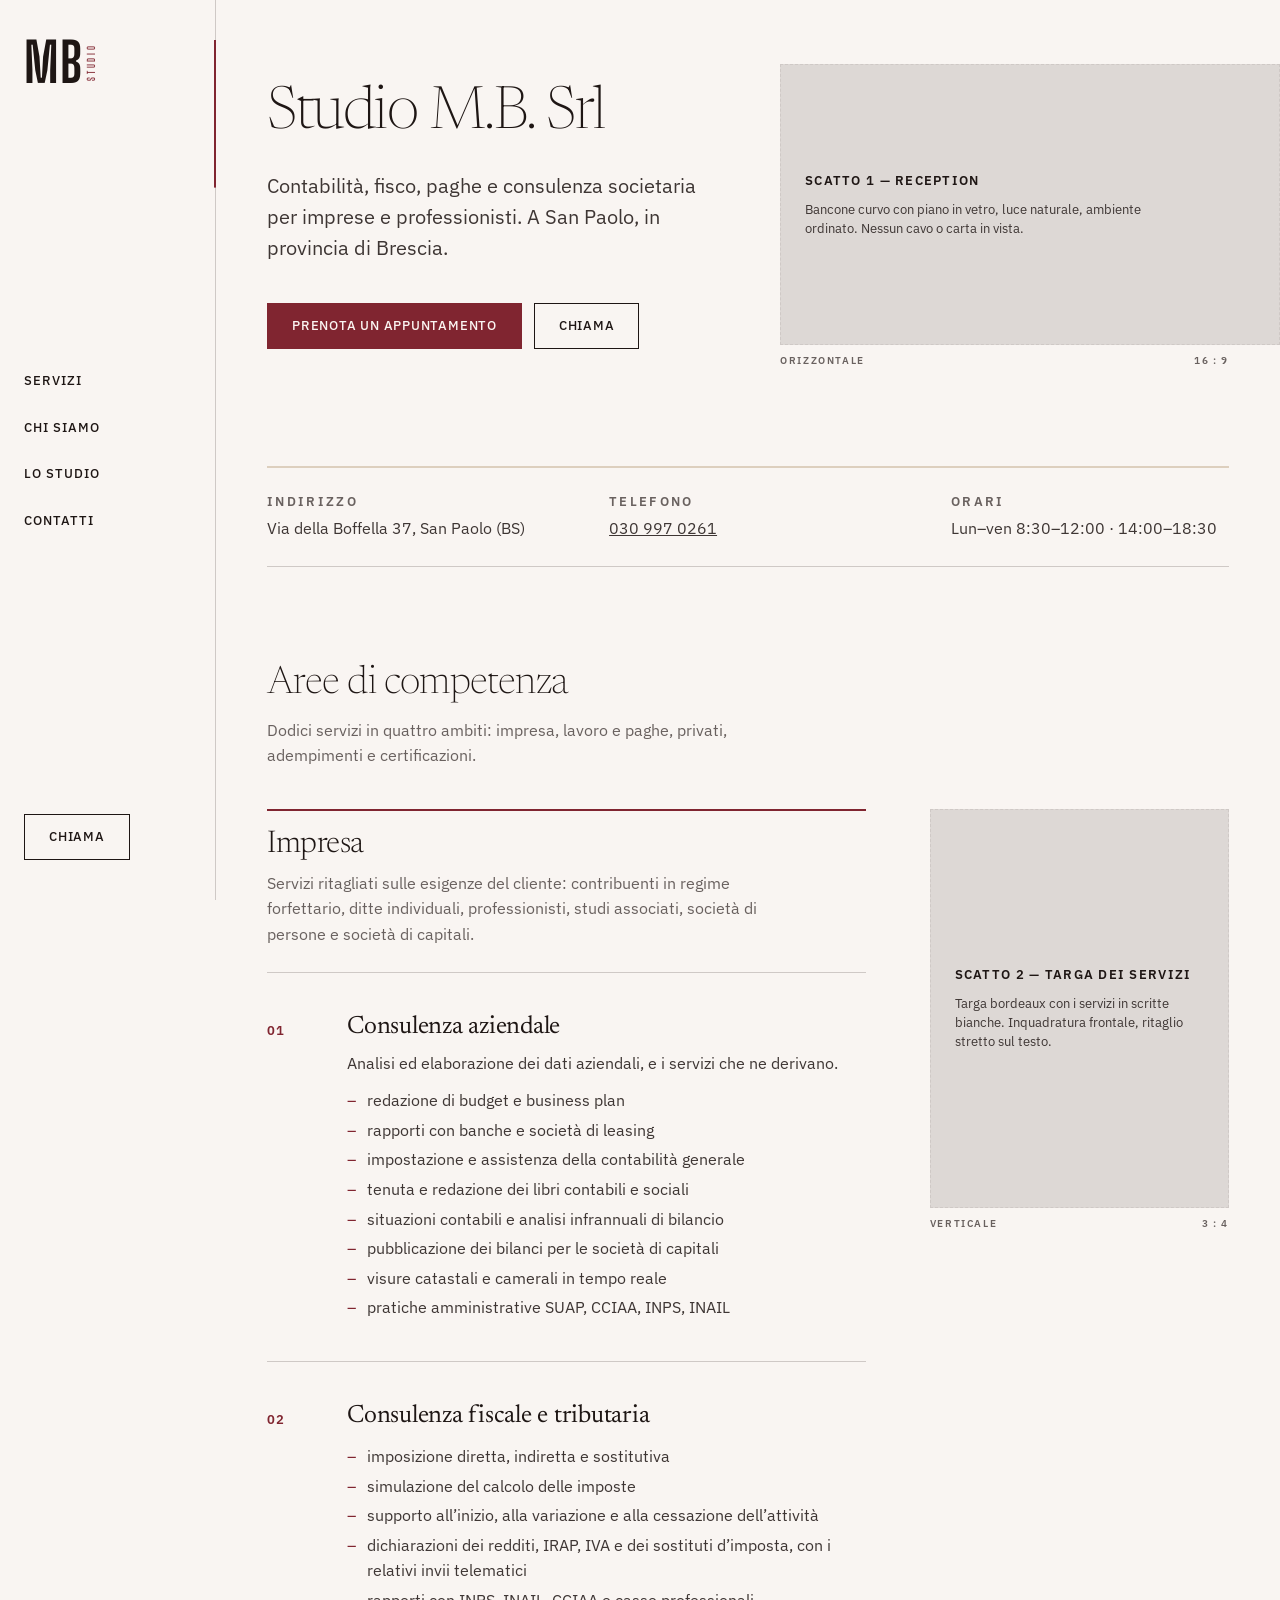
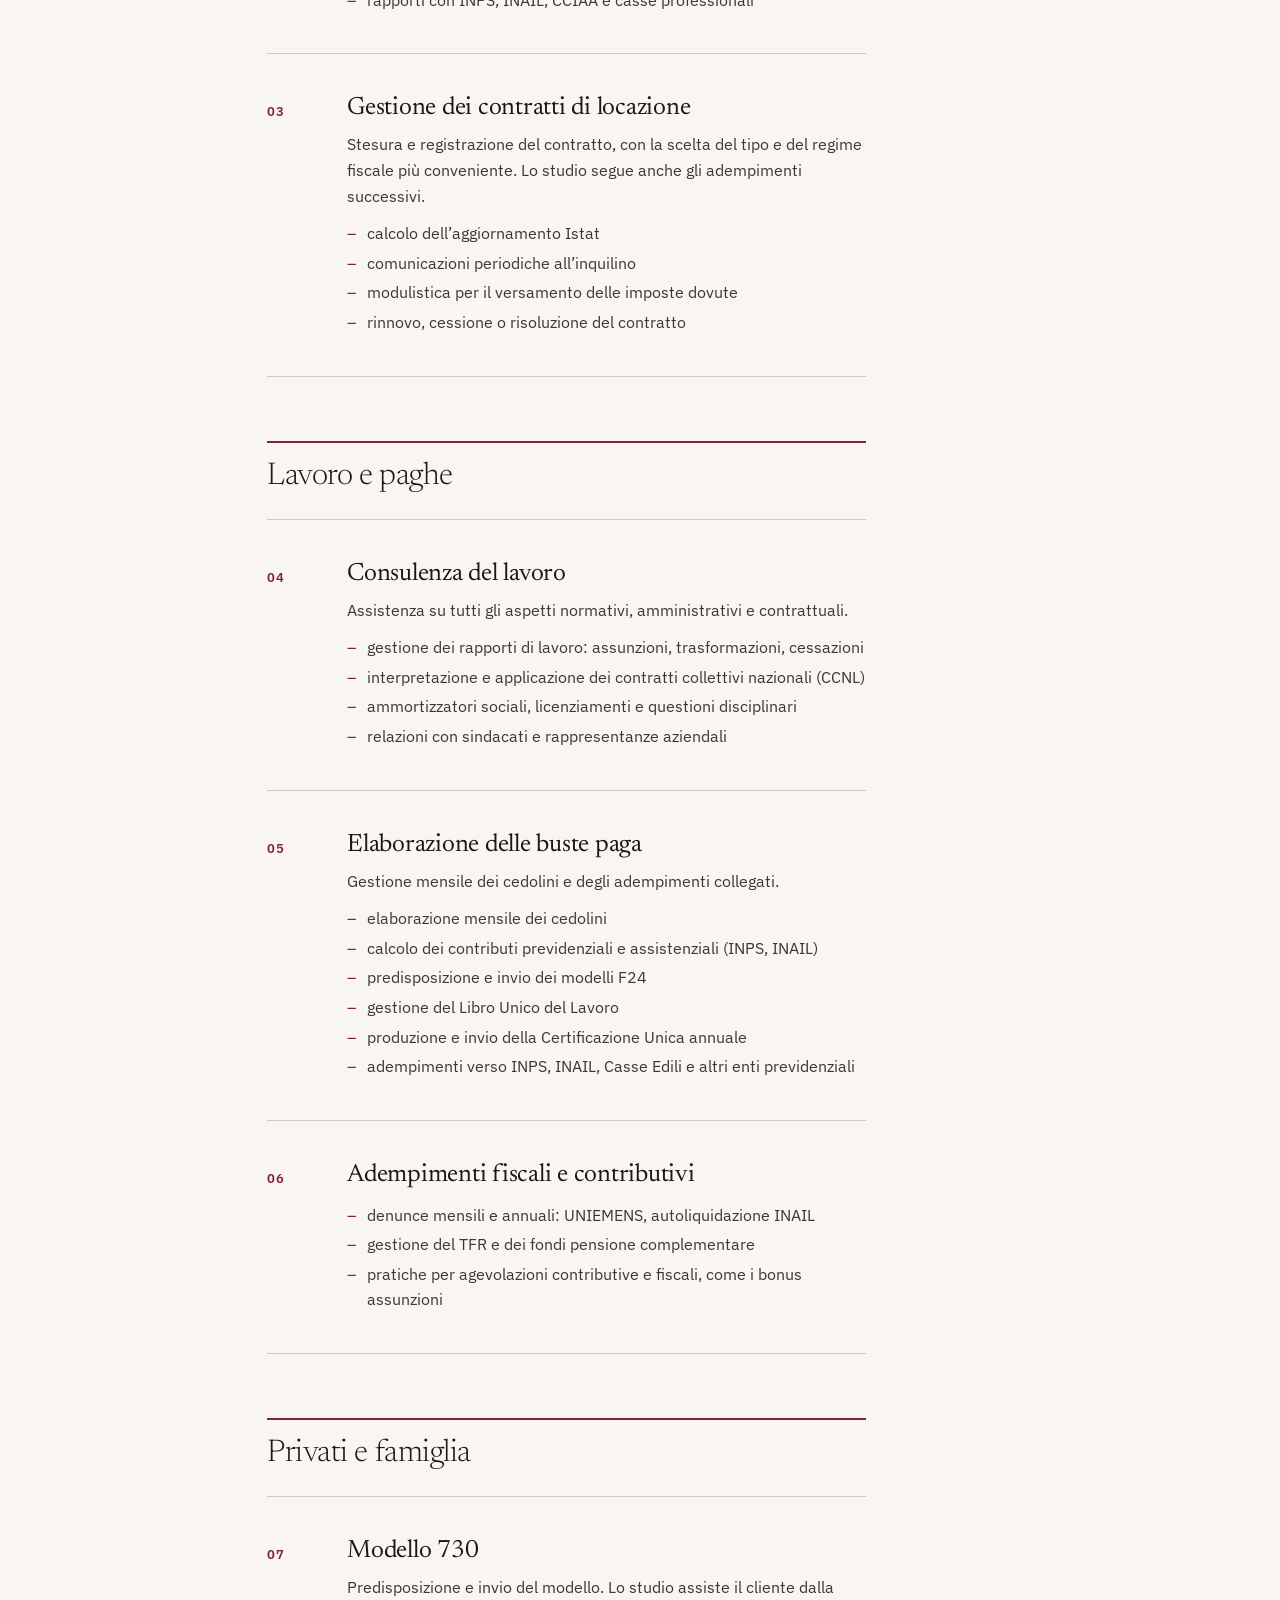
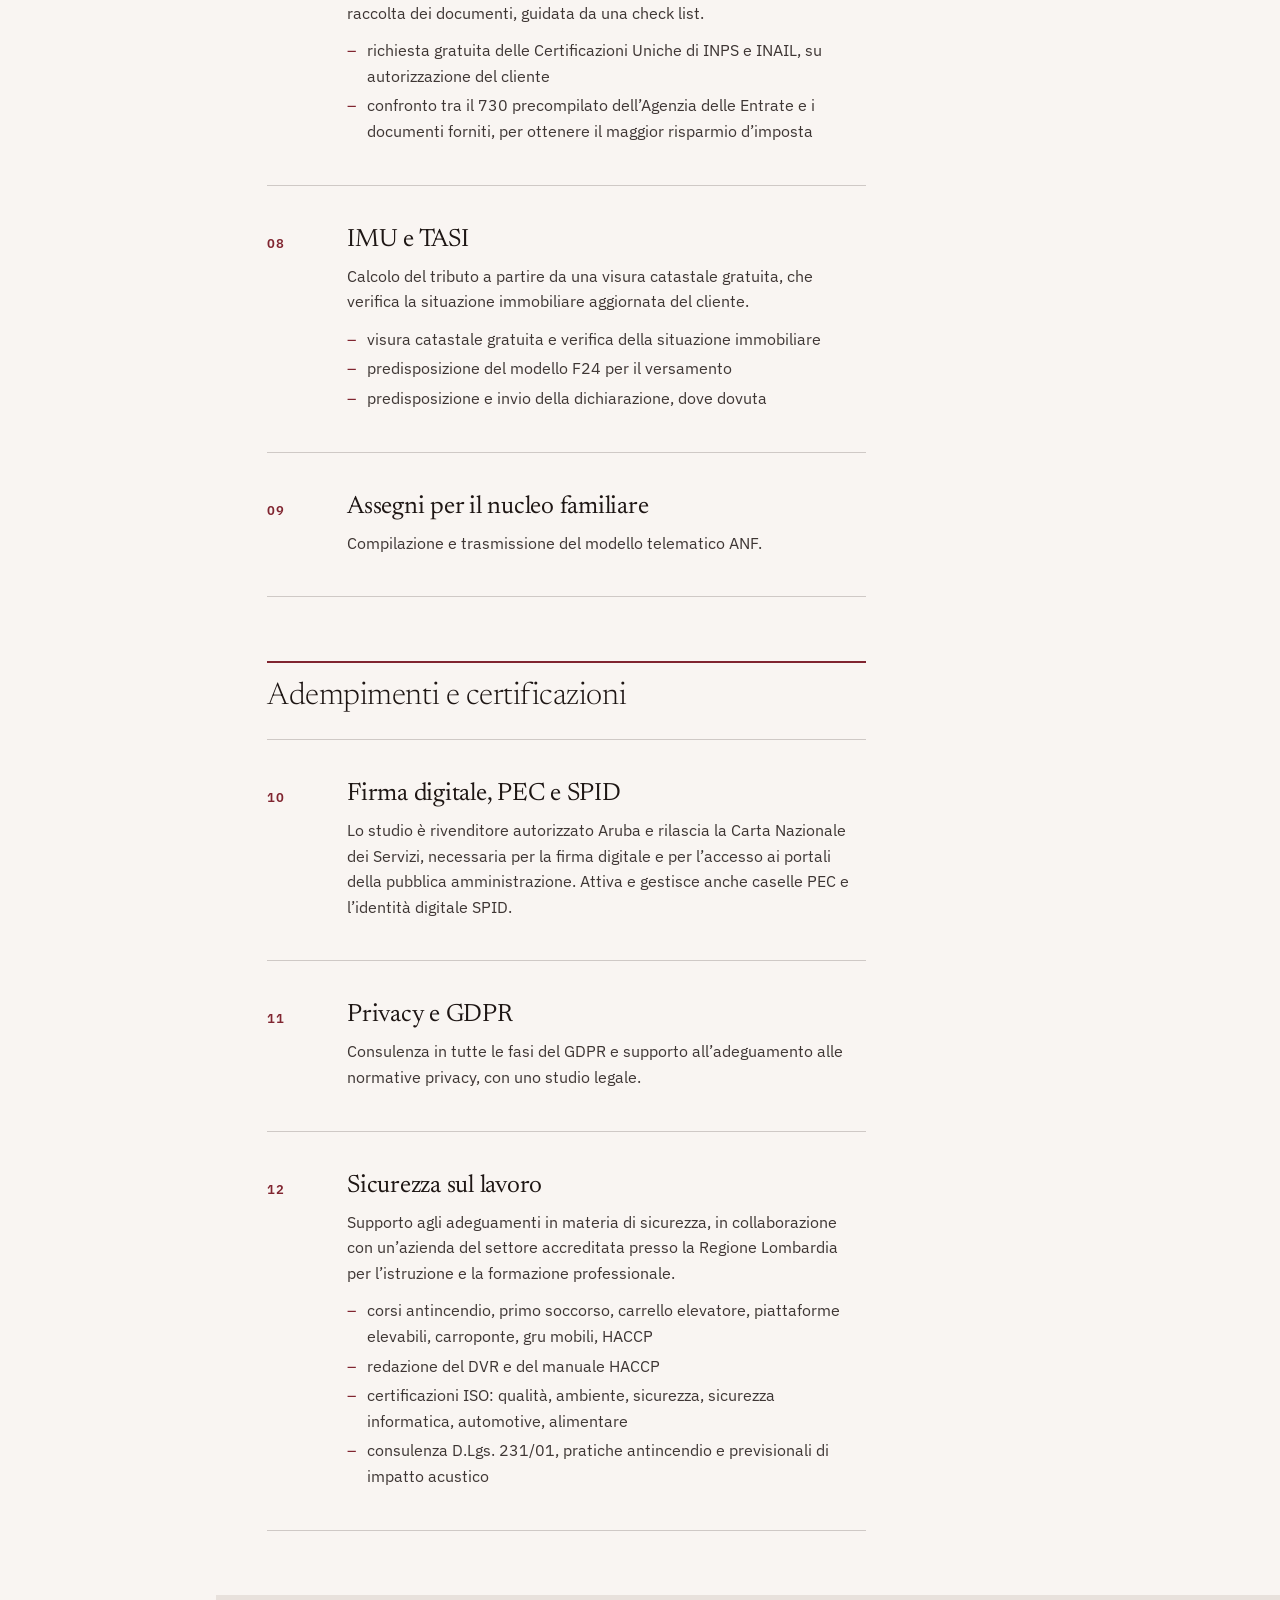
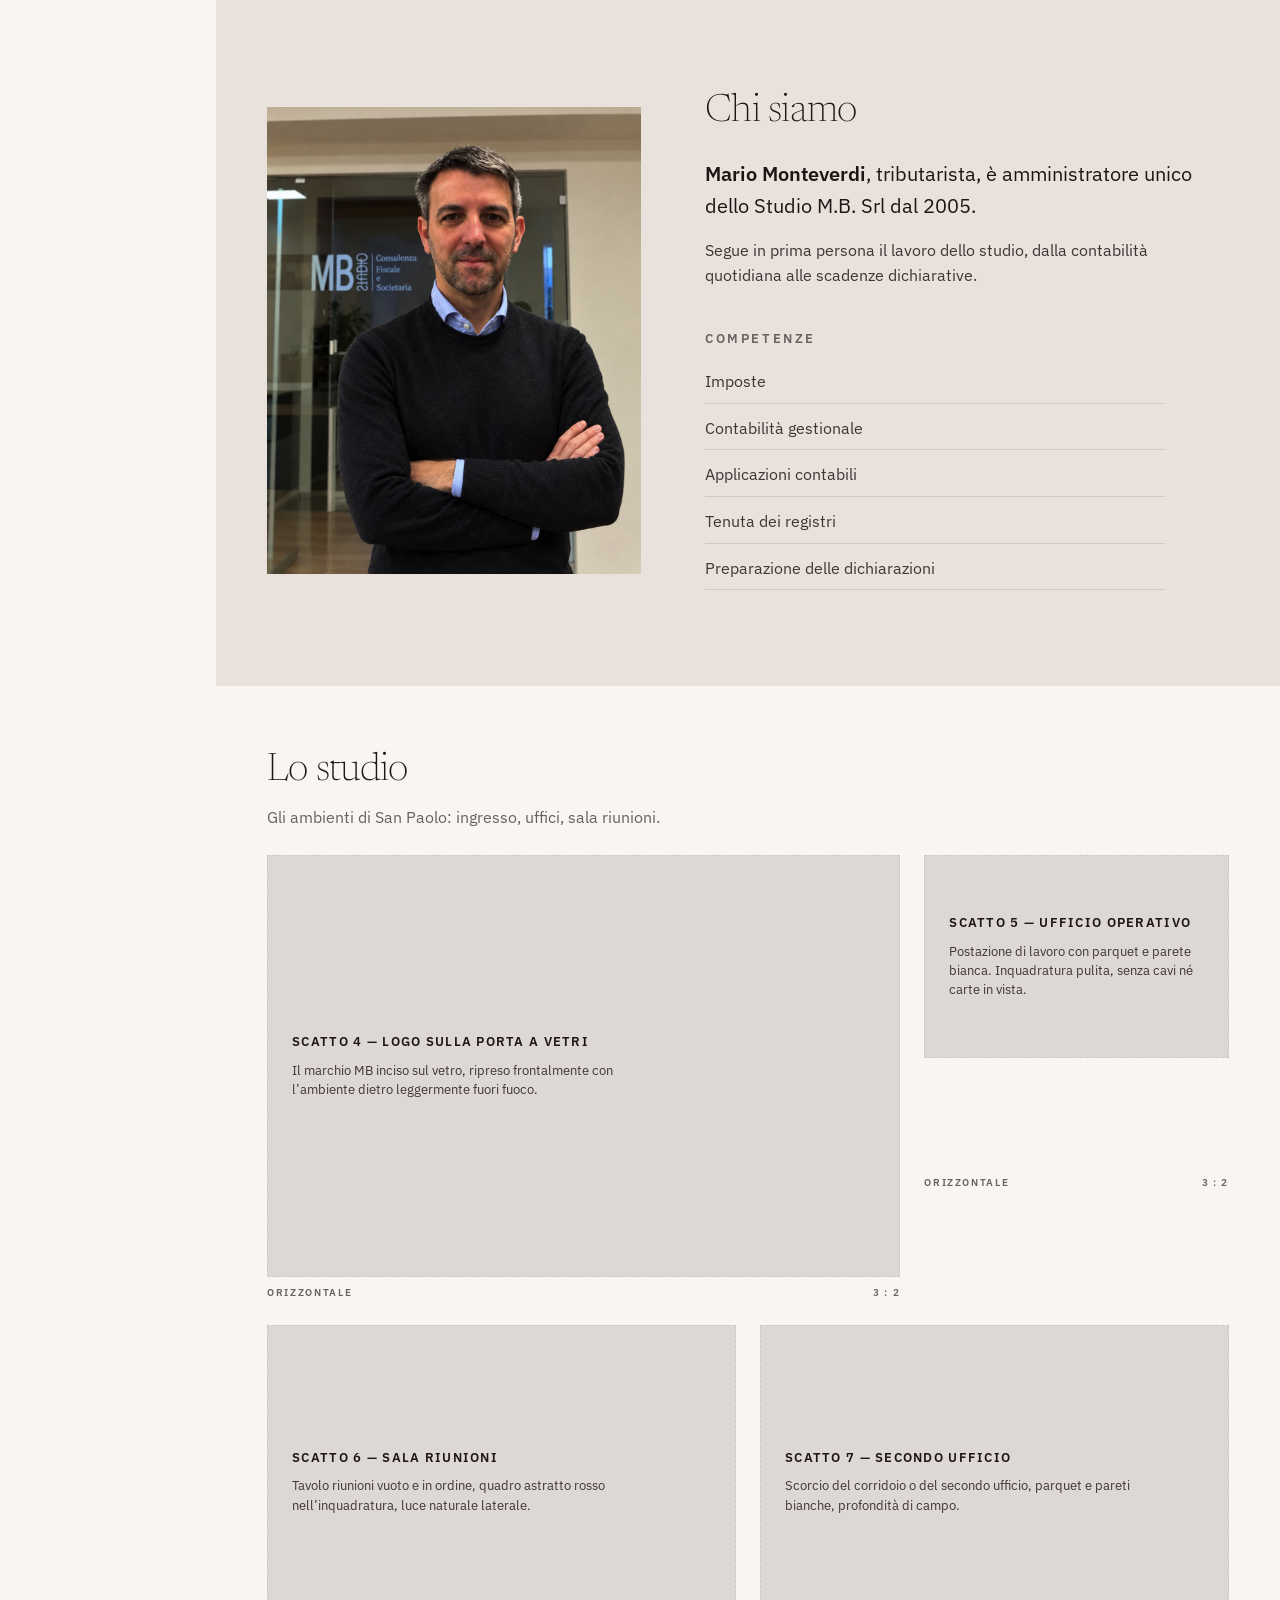
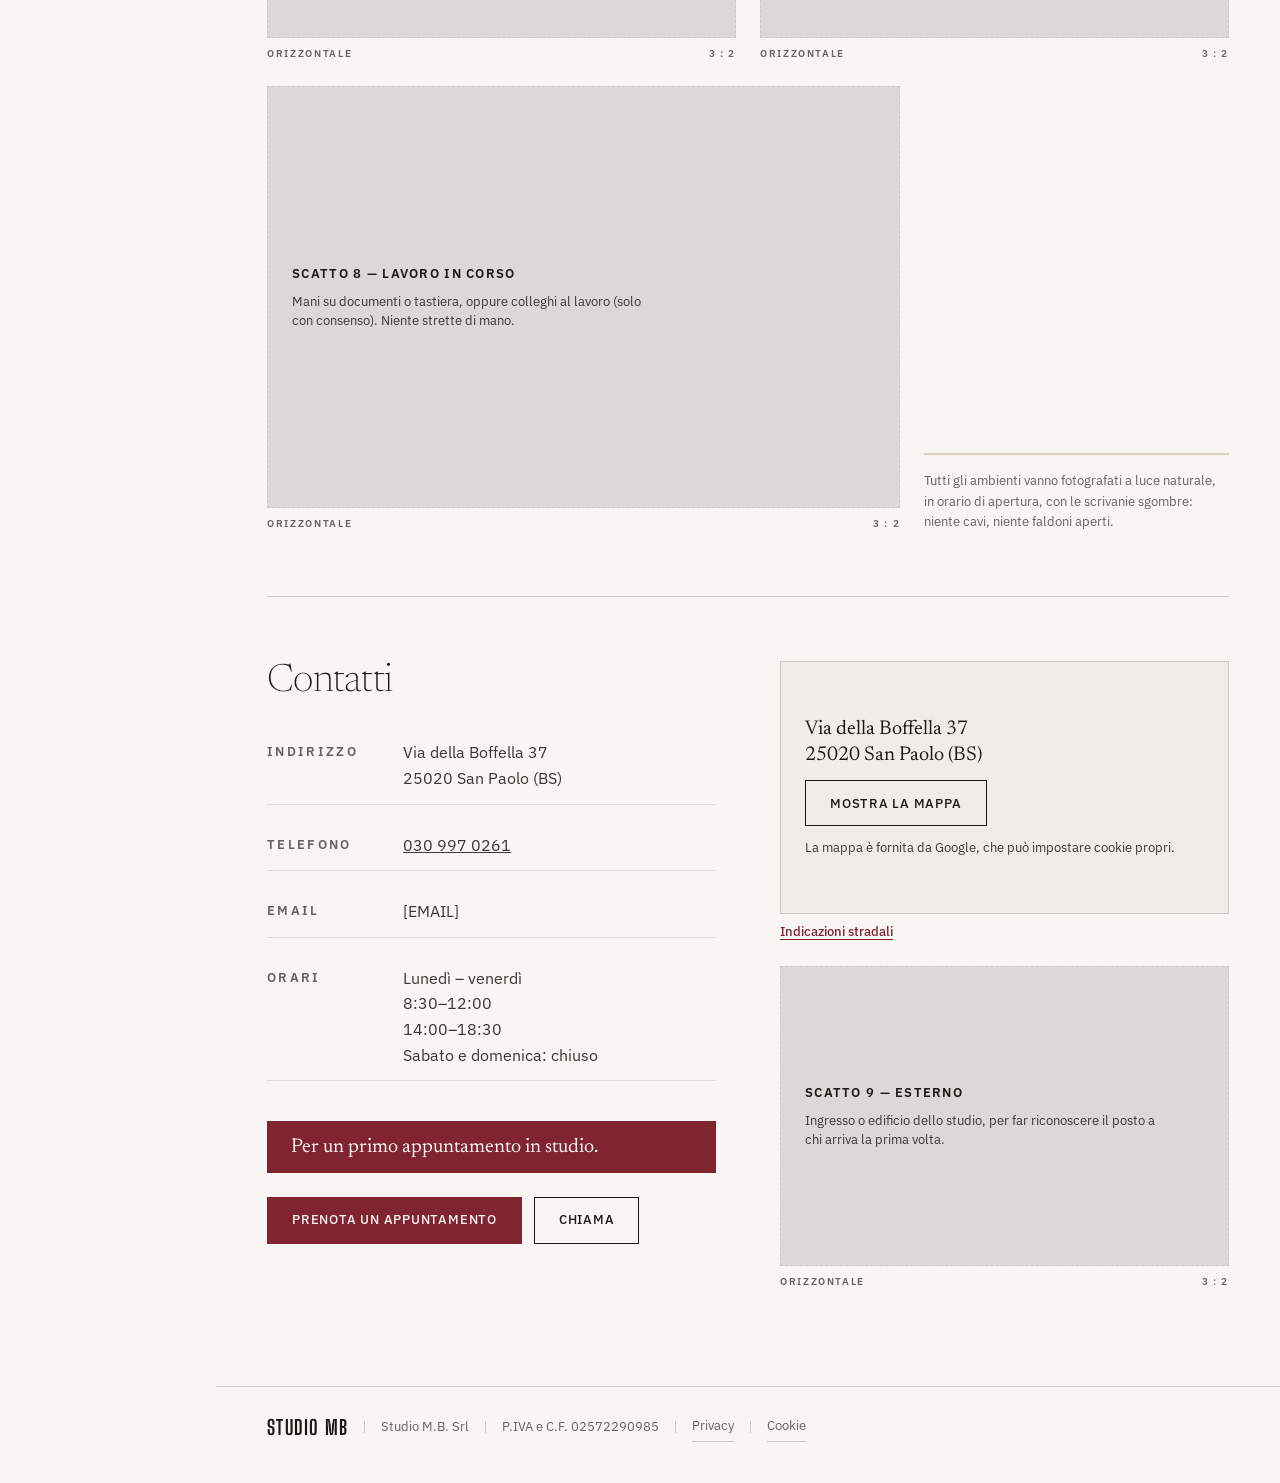
==== commit 4e33bb59: "Add a two-click Google map and fix the owner's title The map placeholder in the contact section beco" ====
--- a/siti/studio-mb/index.html
+++ b/siti/studio-mb/index.html
@@ -315,7 +315,7 @@
     <div class="about__text">
       <h2 class="about__title">Chi siamo</h2>
       <p class="about__lede">
-        <strong>Mario Monteverdi</strong>, Ragioniere, è amministratore unico
+        <strong>Mario Monteverdi</strong>, tributarista, è amministratore unico
         dello Studio M.B. Srl dal 2005.
       </p>
       <p class="about__body">
@@ -412,13 +412,19 @@
     </div>
 
     <div class="contact__media">
-      <!-- SEGNAPOSTO MAPPA: qui andrà la mappa interattiva o un’immagine statica. -->
-      <figure class="shot shot--map">
-        <div class="shot__frame">
-          <p class="shot__name">Mappa</p>
-          <p class="shot__brief">Segnaposto: mappa con l’indirizzo dello studio e il pulsante “indicazioni stradali”.</p>
-        </div>
-        <figcaption class="shot__meta"><span>Segnaposto</span><span class="shot__ratio">16 : 9</span></figcaption>
+      <!-- Mappa Google a due clic: l’iframe, e con lui i cookie di Google, arriva
+           solo quando il visitatore lo chiede. Le indicazioni funzionano sempre. -->
+      <figure class="map" data-map-src="https://www.google.com/maps?q=Via+della+Boffella+37,+25020+San+Paolo+BS&amp;z=16&amp;output=embed">
+        <div class="map__frame">
+          <div class="map__consent">
+            <p class="map__addr">Via della Boffella&nbsp;37<br>25020 San&nbsp;Paolo&nbsp;(BS)</p>
+            <button class="btn btn--line map__load" type="button">Mostra la mappa</button>
+            <p class="map__note">La mappa è fornita da Google, che può impostare cookie propri.</p>
+          </div>
+        </div>
+        <figcaption class="map__meta">
+          <a class="map__link" href="https://www.google.com/maps/dir/?api=1&amp;destination=Via+della+Boffella+37%2C+25020+San+Paolo+BS" target="_blank" rel="noopener">Indicazioni stradali</a>
+        </figcaption>
       </figure>
 
       <!-- TODO fotografo — sostituire con lo scatto reale. Dimensione consigliata: 2400×1600 px -->
@@ -449,5 +455,20 @@
   </p>
 </footer>
 
+<script>
+  // Mappa a due clic: sostituisce il pannello con l’iframe di Google solo su richiesta.
+  document.querySelectorAll('[data-map-src]').forEach(function (fig) {
+    fig.querySelector('.map__load').addEventListener('click', function () {
+      var frame = document.createElement('iframe');
+      frame.className = 'map__iframe';
+      frame.src = fig.dataset.mapSrc;
+      frame.title = 'Mappa: Studio M.B. Srl, Via della Boffella 37, San Paolo (BS)';
+      frame.referrerPolicy = 'no-referrer-when-downgrade';
+      fig.querySelector('.map__frame').replaceChildren(frame);
+      frame.focus();
+    });
+  });
+</script>
+
 </body>
 </html>
--- a/siti/studio-mb/styles.css
+++ b/siti/studio-mb/styles.css
@@ -605,8 +605,7 @@
   min-width: 0;
 }
 @media (min-width: 48rem) { .shot__frame { padding: var(--space-lg); } }
-.shot--169 .shot__frame,
-.shot--map .shot__frame { aspect-ratio: 16 / 9; }
+.shot--169 .shot__frame { aspect-ratio: 16 / 9; }
 .shot--32  .shot__frame { aspect-ratio: 3 / 2; }
 .shot--34  .shot__frame { aspect-ratio: 3 / 4; }
 .shot--45  .shot__frame { aspect-ratio: 4 / 5; }
@@ -635,6 +634,45 @@
   color: var(--color-muted);
 }
 .shot__ratio { font-variant-numeric: tabular-nums; }
+
+/* ------------------------------------------------- mappa a due clic */
+/* Il pannello tiene le proporzioni dell’iframe che lo sostituirà; niente
+ * overflow nascosto, così su schermi stretti il testo allunga il riquadro
+ * invece di essere tagliato. */
+.map { display: grid; gap: var(--space-xs); min-width: 0; }
+.map__frame {
+  position: relative;
+  display: grid;
+  min-width: 0;   /* senza, l’altezza del testo si trasferisce in larghezza via aspect-ratio */
+  align-items: center;
+  aspect-ratio: 16 / 9;
+  background: var(--color-paper-2);
+  border: var(--rule-hair) solid var(--color-rule);
+}
+.map__consent {
+  display: grid;
+  justify-items: start;
+  gap: var(--space-sm);
+  padding: var(--space-lg);
+  max-width: 30rem;
+}
+.map__addr {
+  font-family: var(--font-display);
+  font-size: var(--text-md);
+  line-height: 1.3;
+  color: var(--color-ink);
+}
+.map__note { font-size: var(--text-sm); color: var(--color-ink-2); }
+.map__iframe { position: absolute; inset: 0; width: 100%; height: 100%; border: 0; }
+.map__meta { font-size: var(--text-sm); }
+.map__link {
+  color: var(--color-accent);
+  font-weight: 500;
+  text-underline-offset: 3px;
+}
+@media (hover: hover) and (pointer: fine) {
+  .map__link:hover { color: var(--color-accent-2); }
+}
 
 /* ---------------------------------------------------- Ft2 · piede pagina */
 .foot {
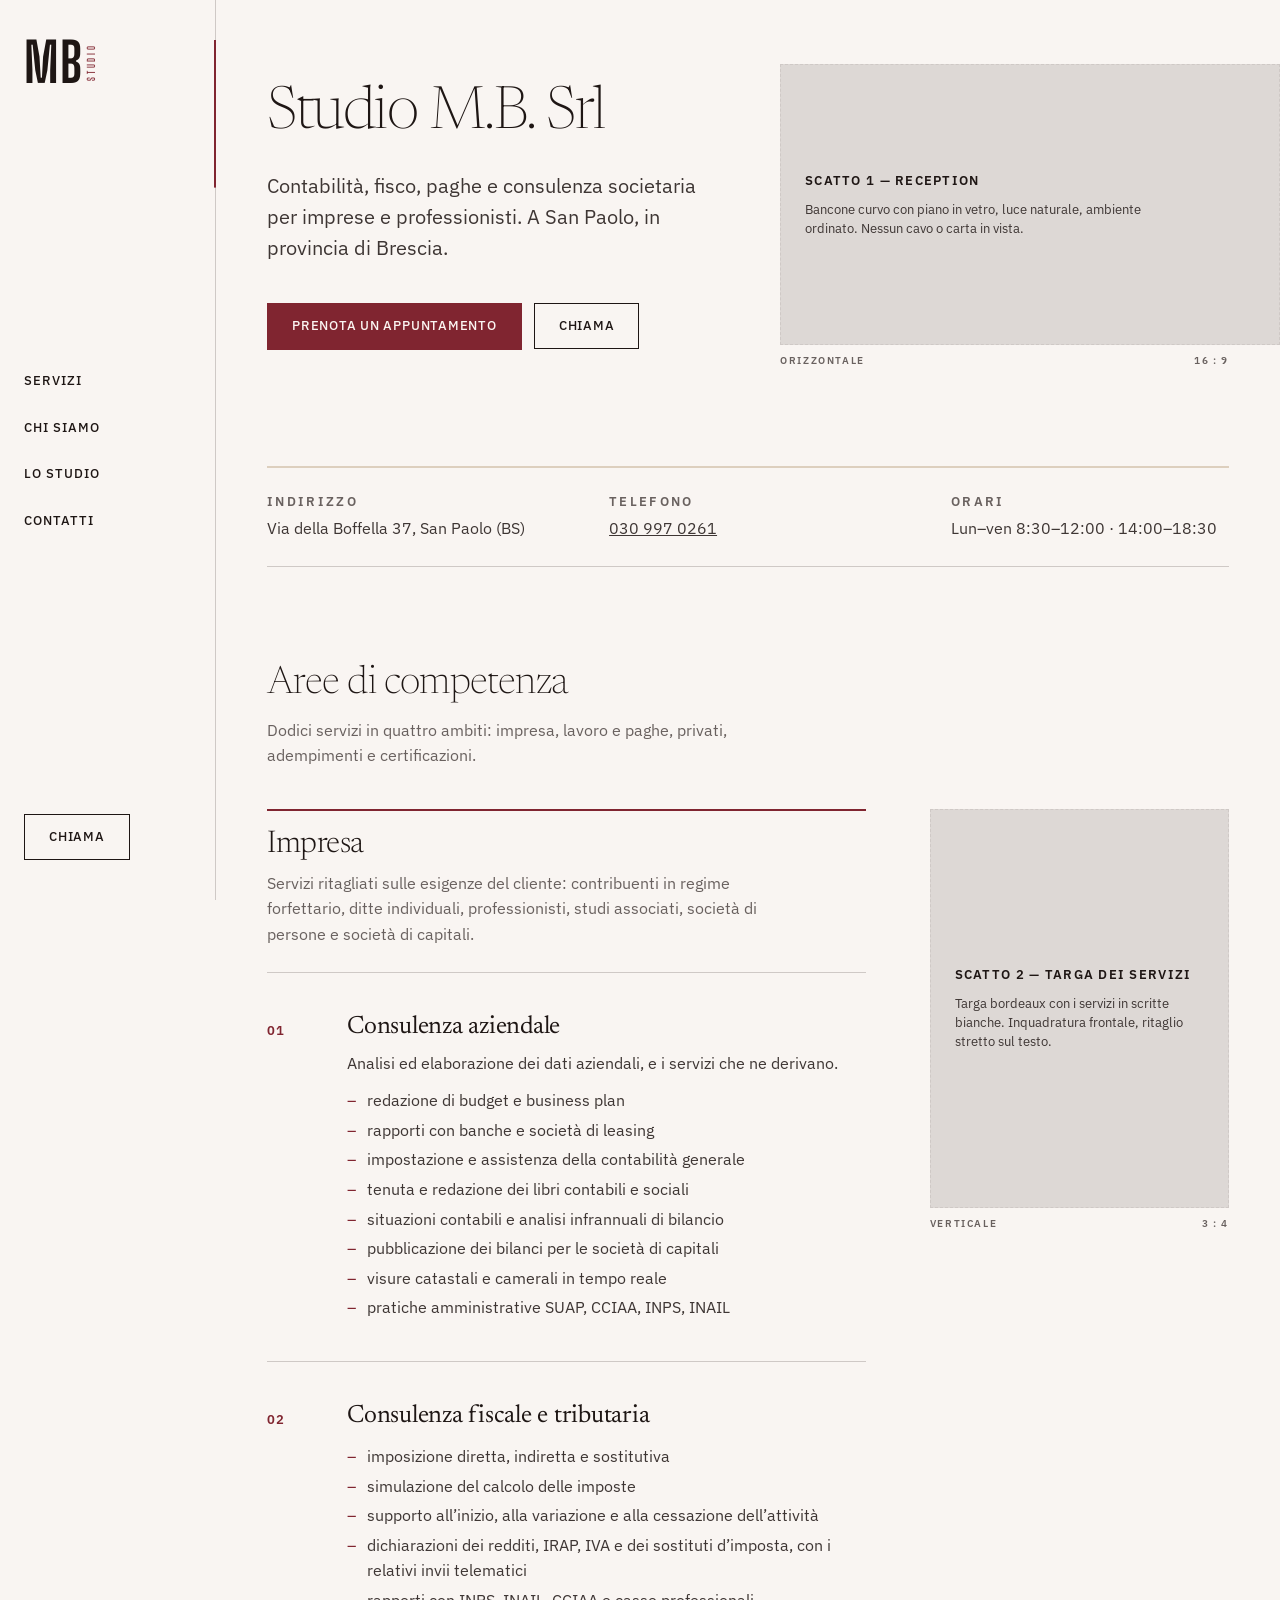
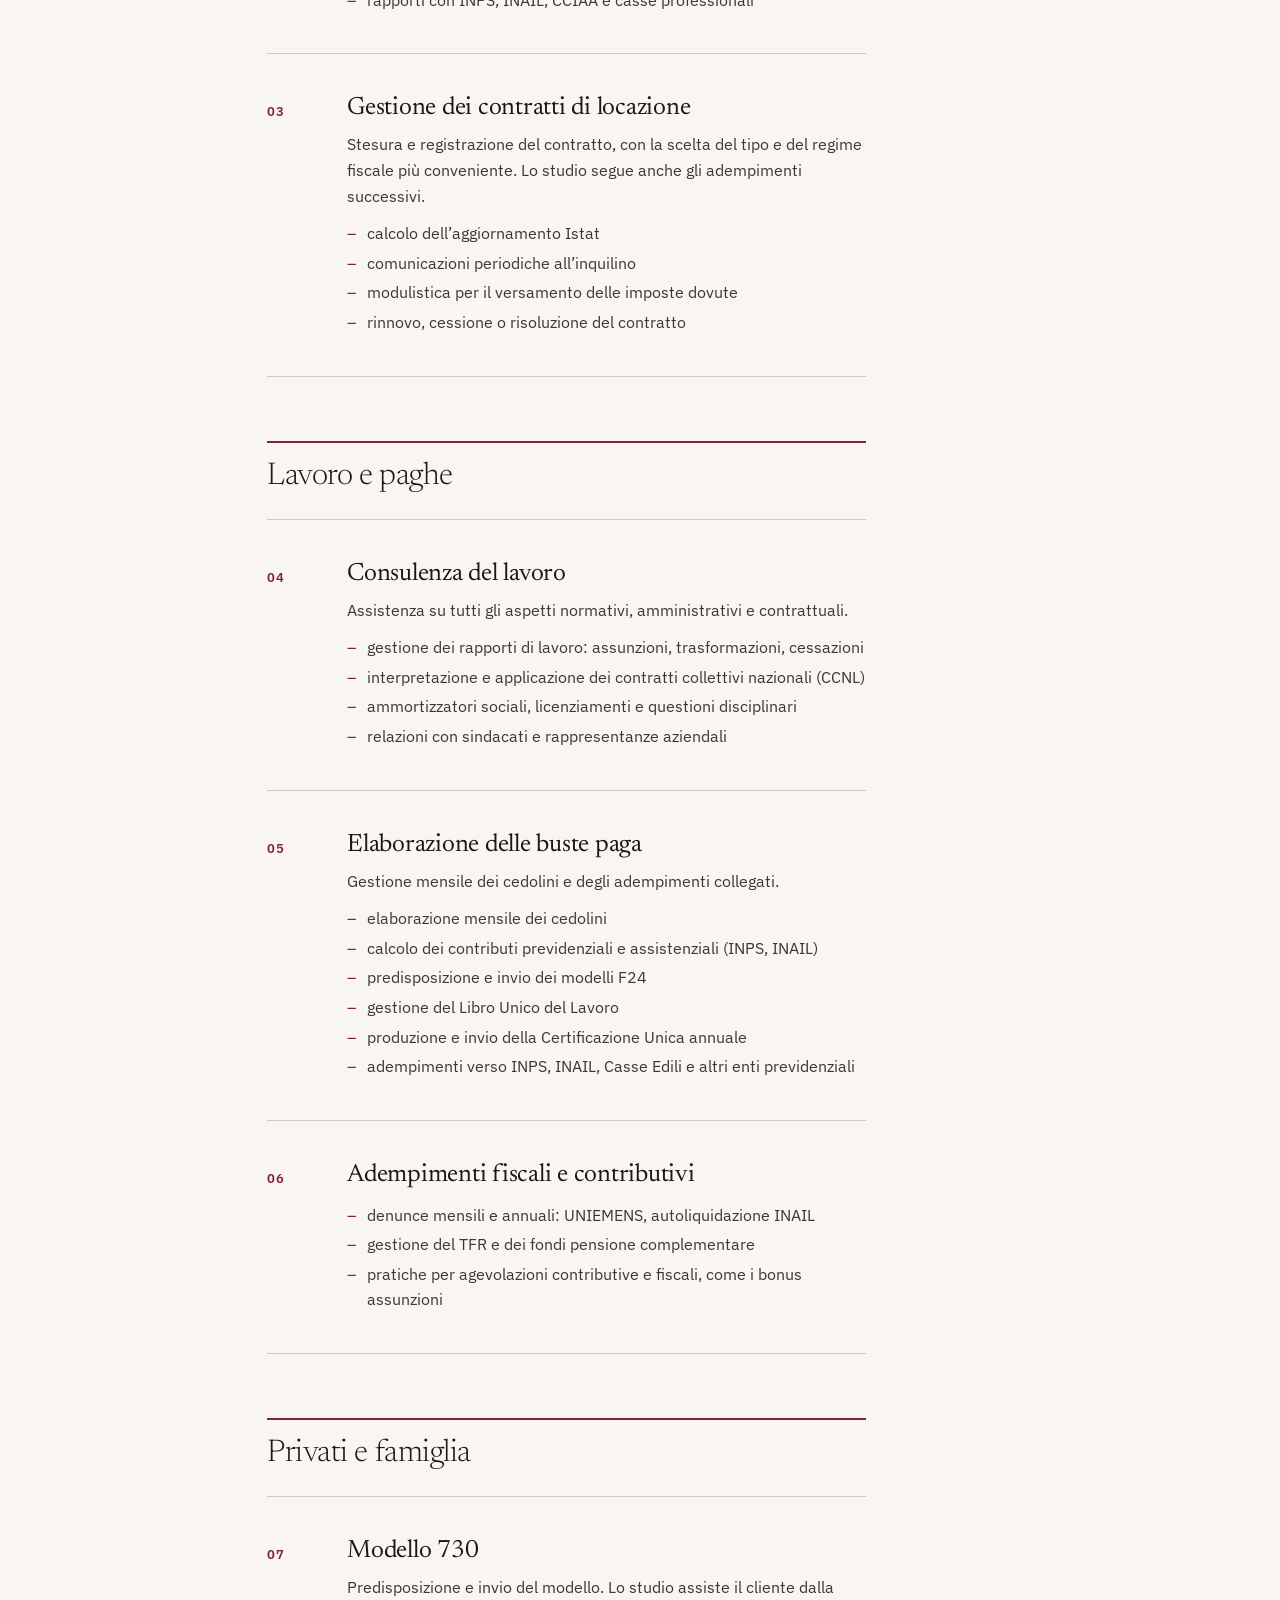
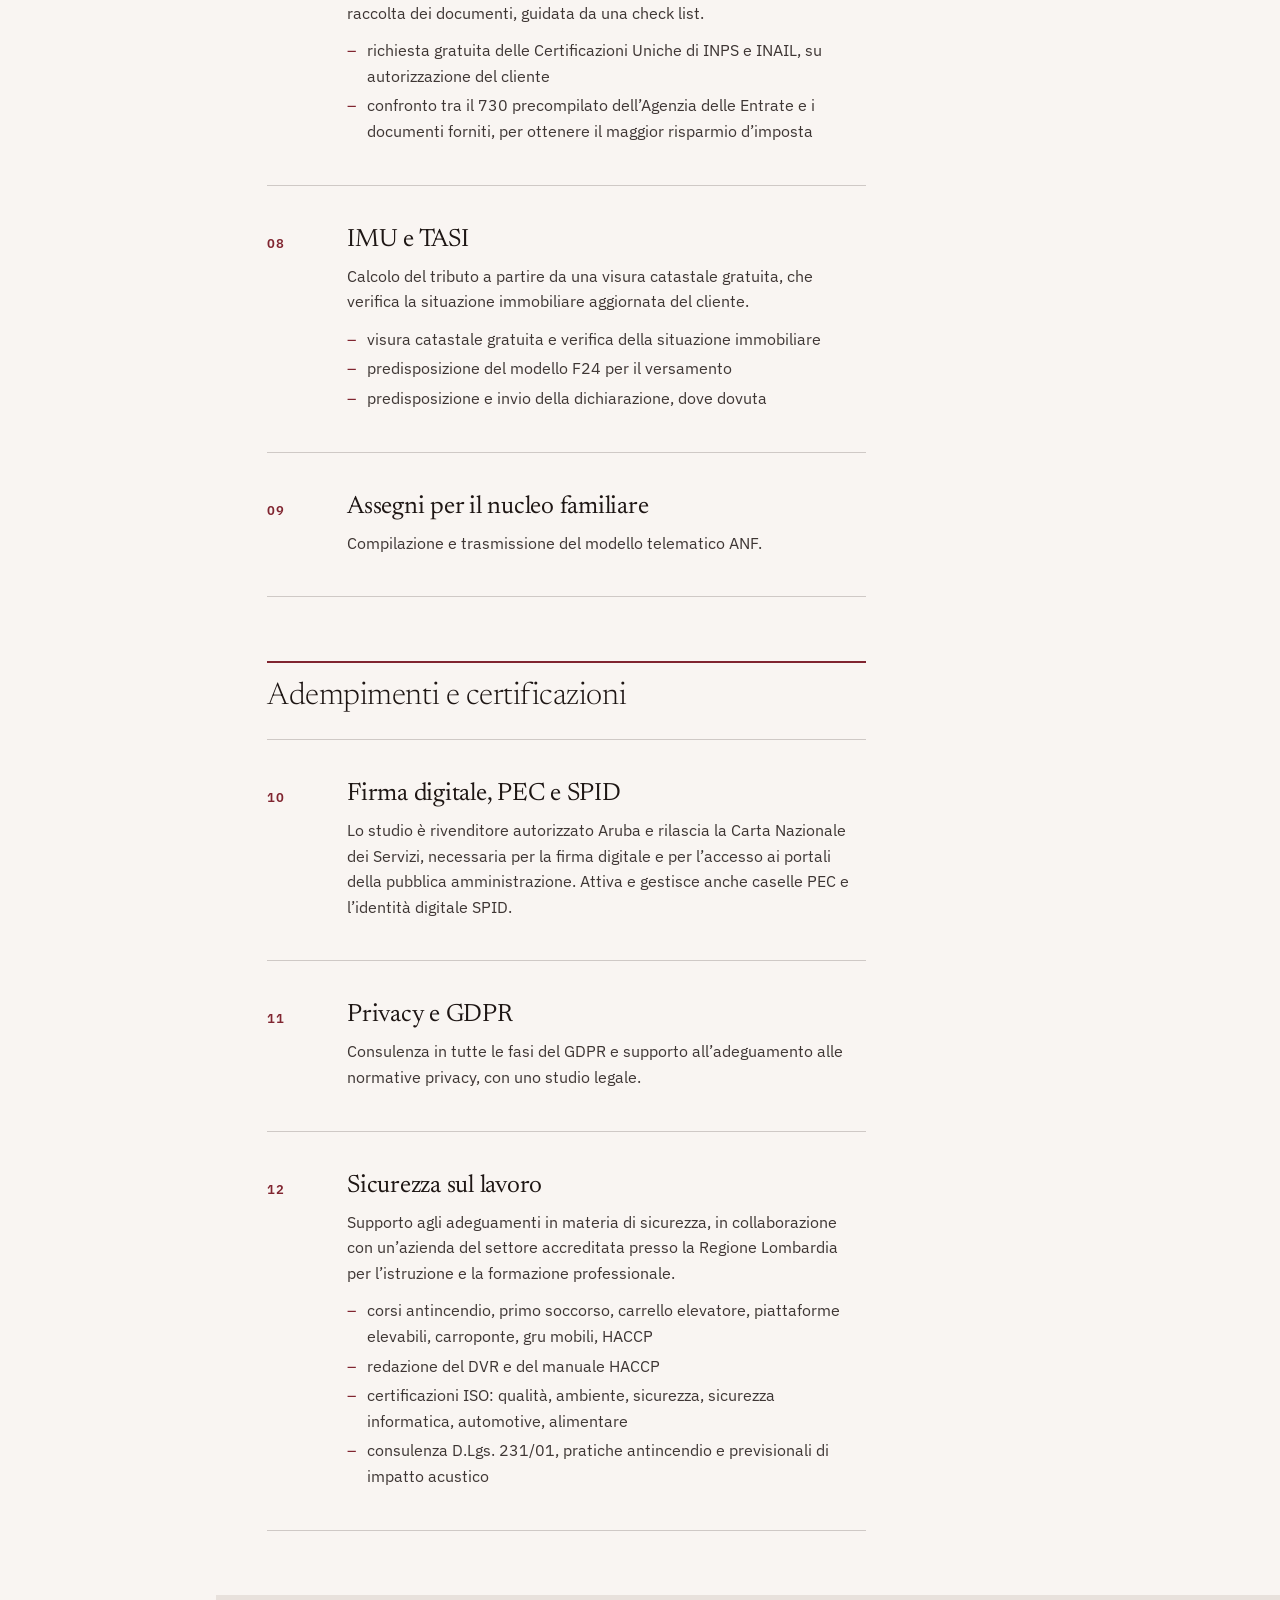
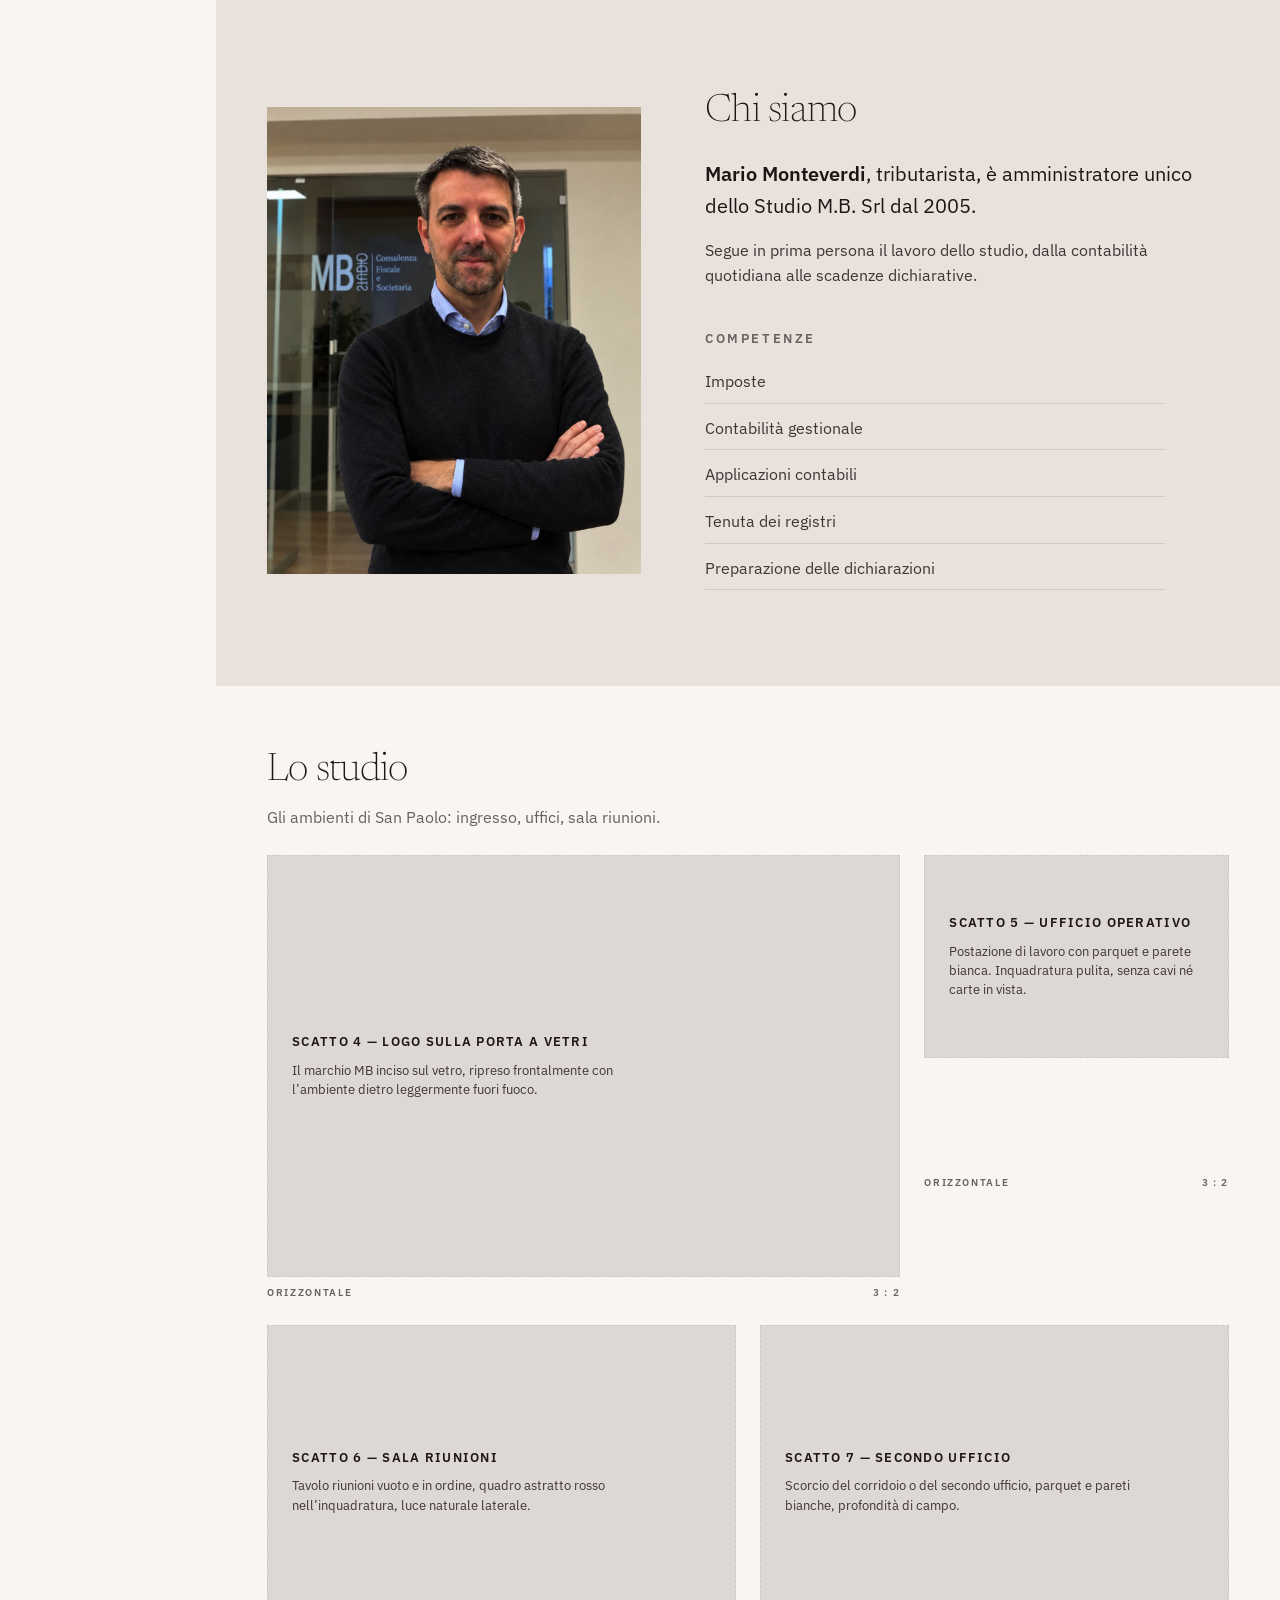
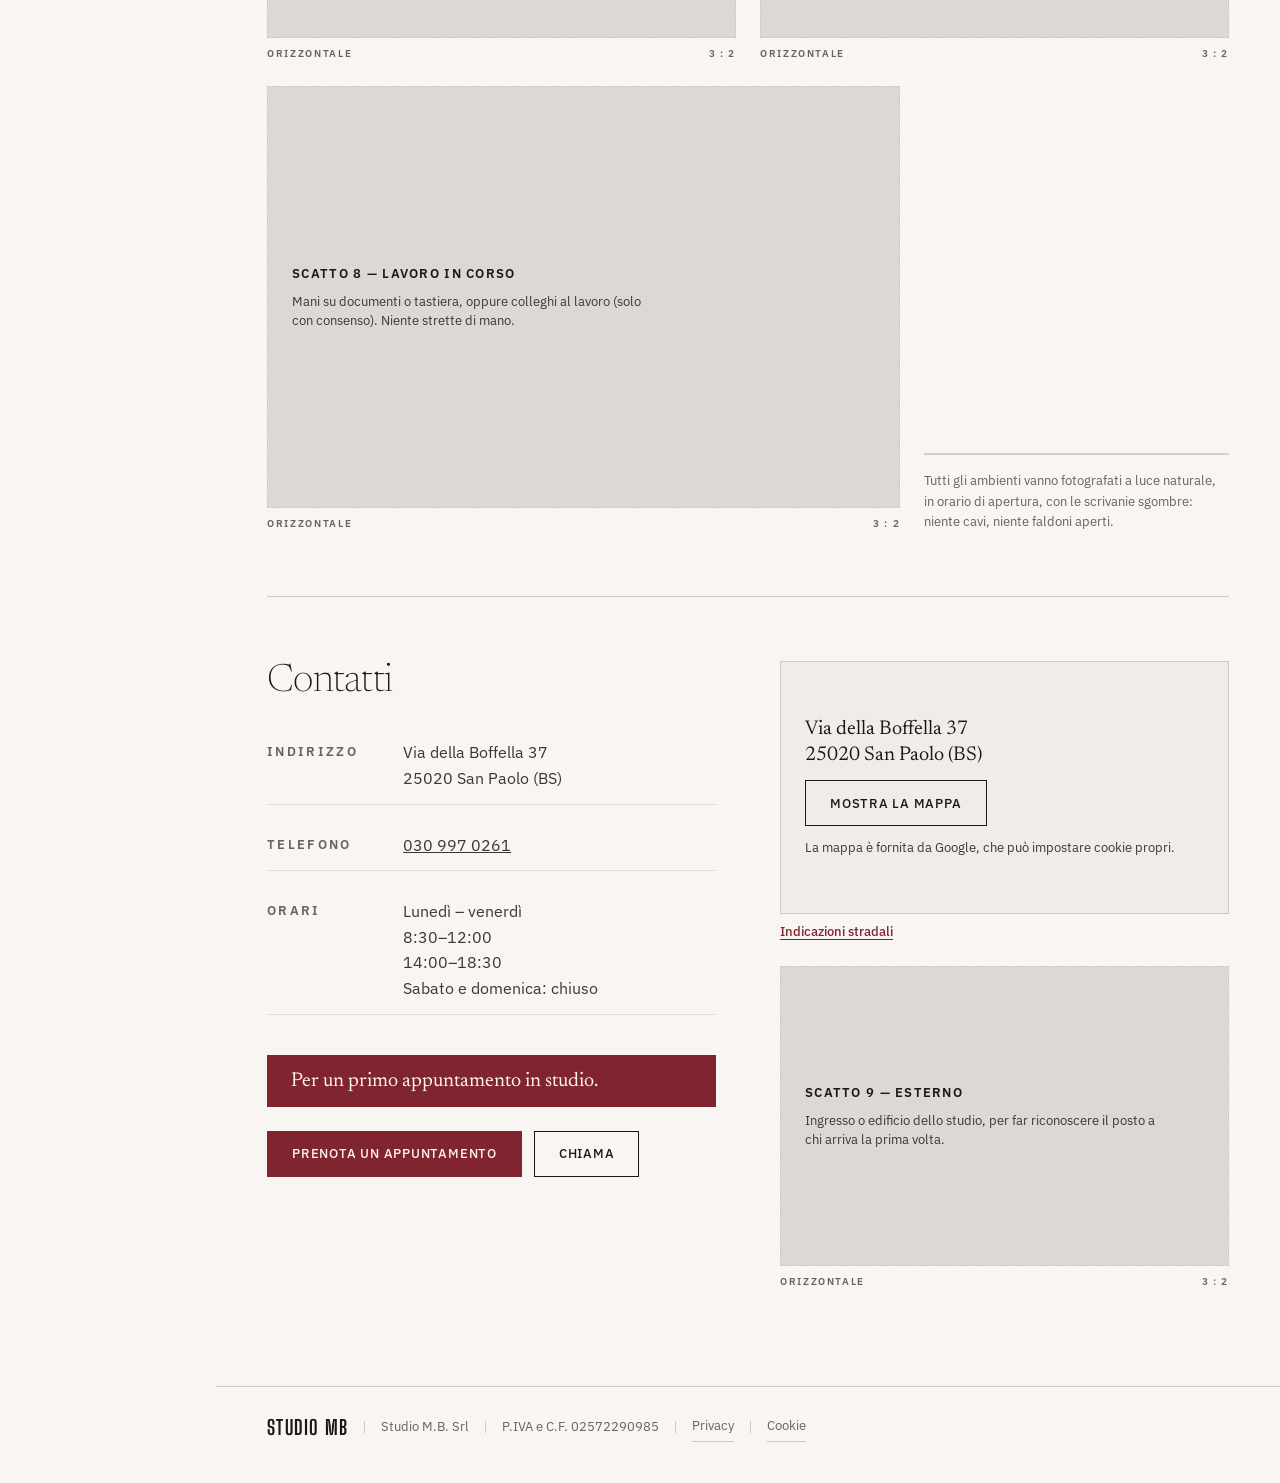
==== commit 9836fa8e: "Show the phone number on desktop instead of dialling; drop the email row On a computer the tel: link" ====
--- a/siti/studio-mb/index.html
+++ b/siti/studio-mb/index.html
@@ -35,7 +35,7 @@
   </nav>
 
   <div class="rail__action">
-    <a class="btn btn--line" href="tel:+390309970261" aria-label="Chiama lo studio: 030 997 0261">Chiama</a>
+    <a class="btn btn--line" href="tel:+390309970261" data-number="030 997 0261" aria-label="Chiama lo studio: 030 997 0261">Chiama</a>
   </div>
 </header>
 
@@ -51,7 +51,7 @@
       </p>
       <p class="opening__actions" style="--i: 2">
         <a class="btn btn--fill" href="#">Prenota un appuntamento</a>
-        <a class="btn btn--line" href="tel:+390309970261" aria-label="Chiama lo studio: 030 997 0261">Chiama</a>
+        <a class="btn btn--line" href="tel:+390309970261" data-number="030 997 0261" aria-label="Chiama lo studio: 030 997 0261">Chiama</a>
       </p>
     </div>
 
@@ -400,14 +400,13 @@
       <dl class="contact__list">
         <div class="contact__item"><dt>Indirizzo</dt><dd>Via della Boffella&nbsp;37<br>25020 San&nbsp;Paolo&nbsp;(BS)</dd></div>
         <div class="contact__item"><dt>Telefono</dt><dd><a href="tel:+390309970261">030 997 0261</a></dd></div>
-        <div class="contact__item"><dt>Email</dt><dd>[EMAIL]</dd></div>
         <div class="contact__item"><dt>Orari</dt><dd>Lunedì – venerdì<br>8:30–12:00<br>14:00–18:30<br>Sabato e domenica: chiuso</dd></div>
       </dl>
 
       <p class="plate"><span class="plate__line">Per un primo appuntamento in studio.</span></p>
       <p class="contact__actions">
         <a class="btn btn--fill" href="#">Prenota un appuntamento</a>
-        <a class="btn btn--line" href="tel:+390309970261" aria-label="Chiama lo studio: 030 997 0261">Chiama</a>
+        <a class="btn btn--line" href="tel:+390309970261" data-number="030 997 0261" aria-label="Chiama lo studio: 030 997 0261">Chiama</a>
       </p>
     </div>
 
@@ -456,6 +455,20 @@
 </footer>
 
 <script>
+  // Su computer non c’è un telefono da aprire: i link tel: non compongono, e i
+  // bottoni "Chiama" mostrano il numero al posto della scritta.
+  if (window.matchMedia('(hover: hover) and (pointer: fine)').matches) {
+    document.querySelectorAll('a[href^="tel:"]').forEach(function (link) {
+      link.addEventListener('click', function (event) {
+        event.preventDefault();
+        if (link.dataset.number && !link.classList.contains('is-revealed')) {
+          link.textContent = link.dataset.number;
+          link.classList.add('is-revealed');
+        }
+      });
+    });
+  }
+
   // Mappa a due clic: sostituisce il pannello con l’iframe di Google solo su richiesta.
   document.querySelectorAll('[data-map-src]').forEach(function (fig) {
     fig.querySelector('.map__load').addEventListener('click', function () {
--- a/siti/studio-mb/styles.css
+++ b/siti/studio-mb/styles.css
@@ -125,6 +125,13 @@
   .btn--line:hover  { background: var(--color-ink); color: var(--color-paper); }
 }
 .btn:active { transform: translateY(1px); }
+/* Su computer "Chiama" diventa il numero: da leggere o copiare, non più da cliccare. */
+.btn.is-revealed {
+  cursor: text;
+  user-select: all;
+  letter-spacing: 0.04em;
+  font-variant-numeric: tabular-nums;
+}
 .btn[aria-disabled="true"] {
   opacity: 0.55;
   cursor: not-allowed;
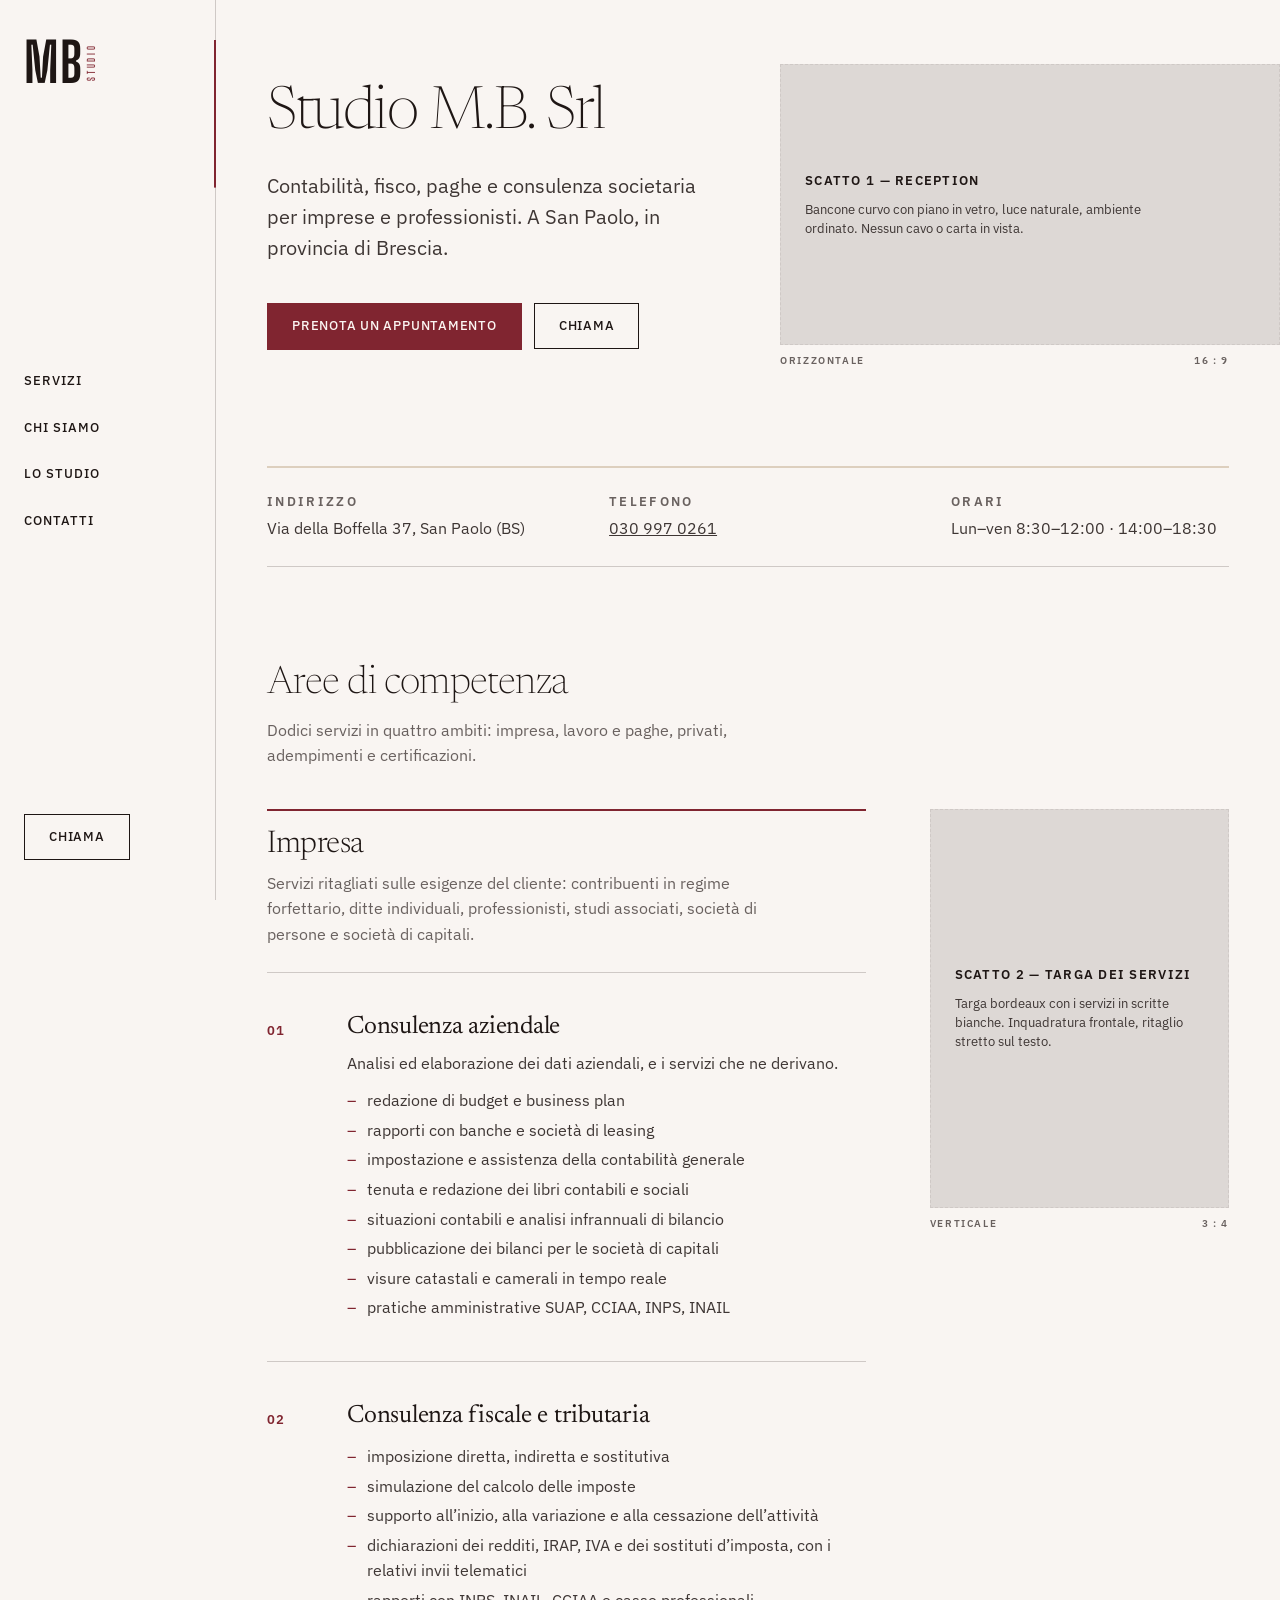
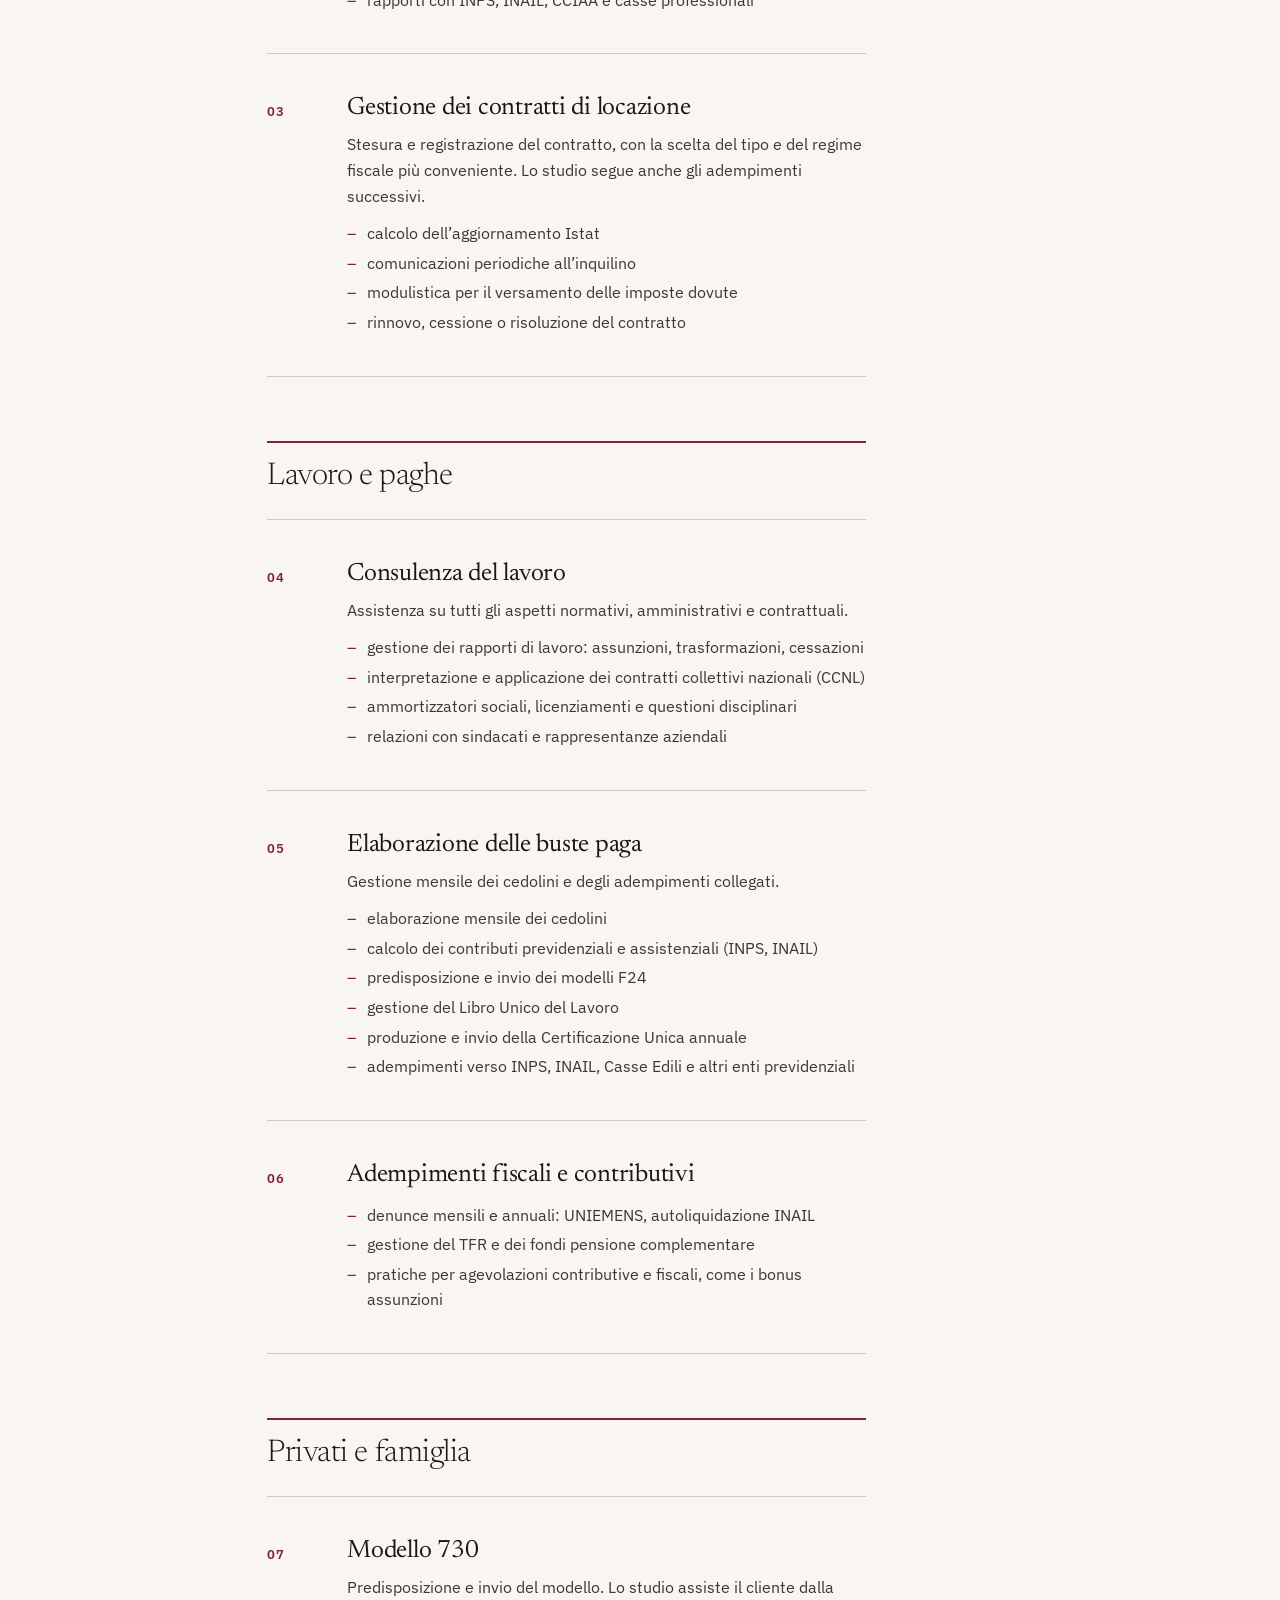
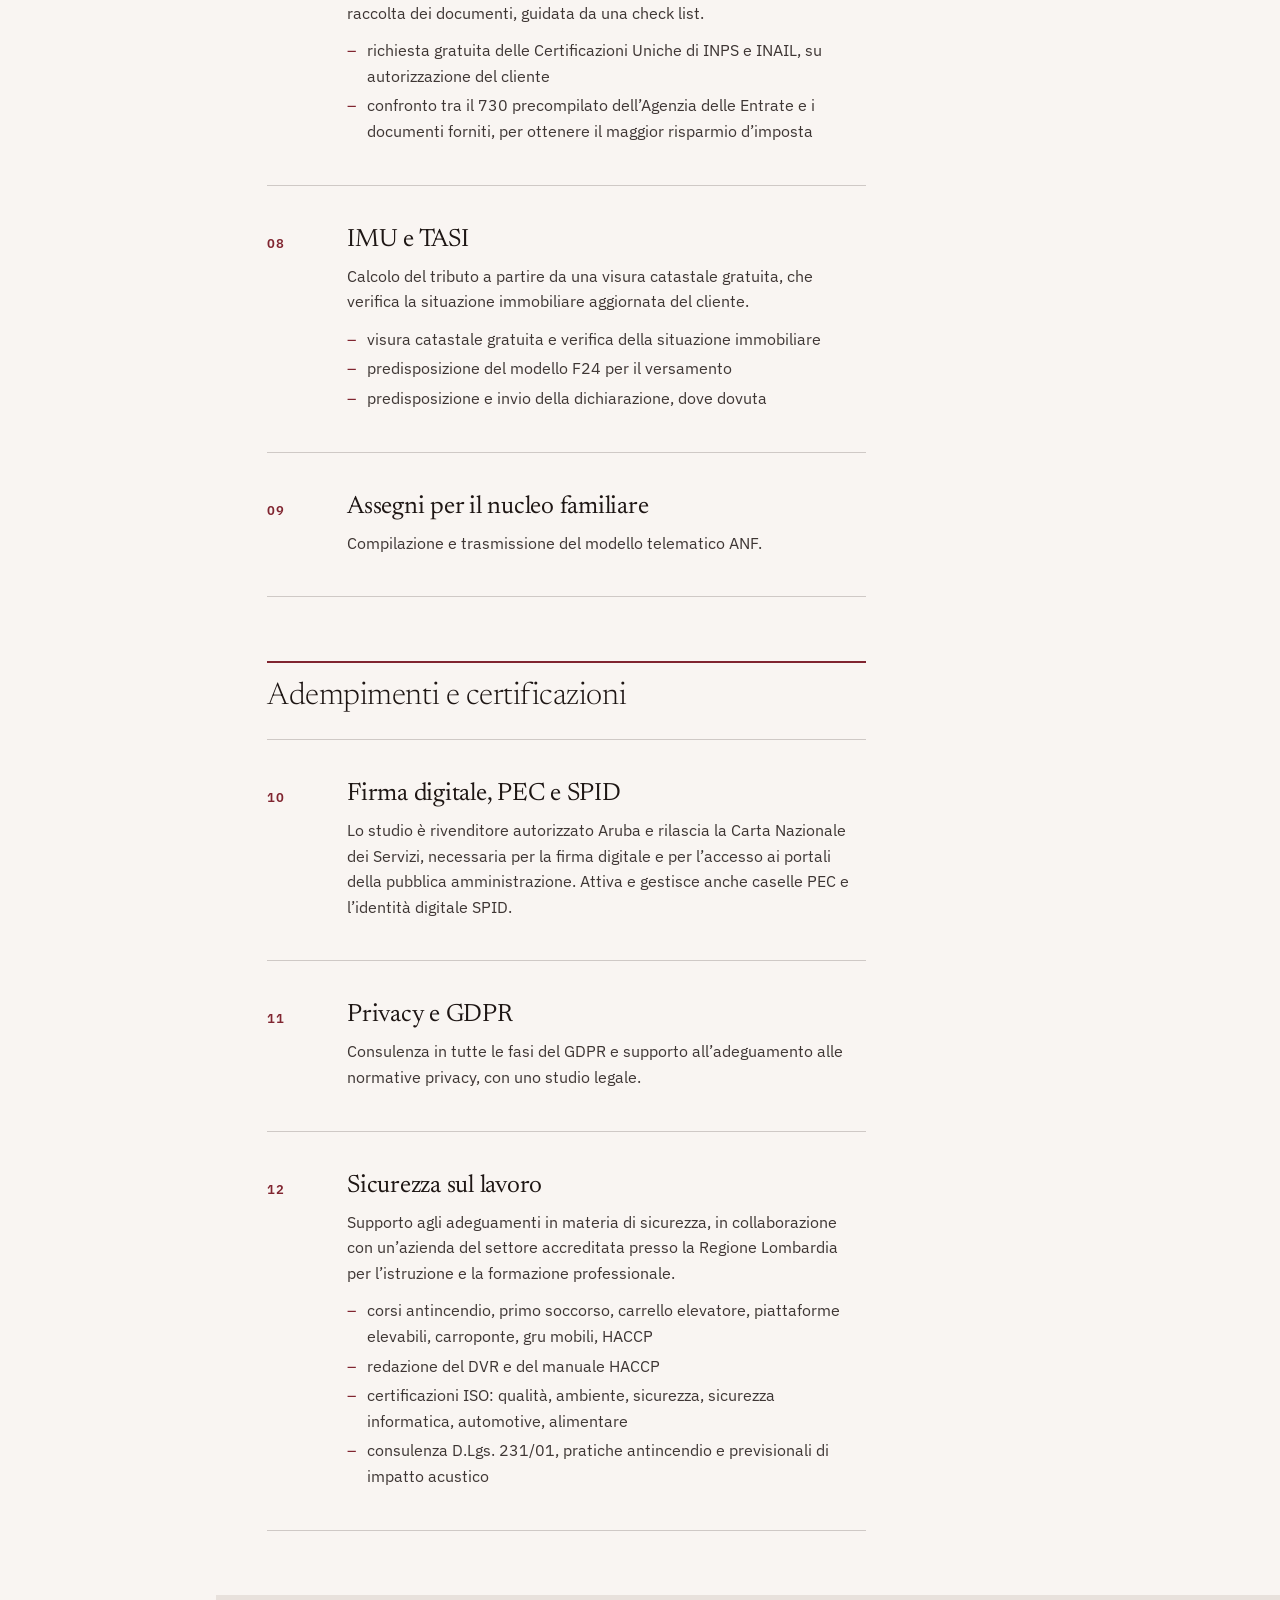
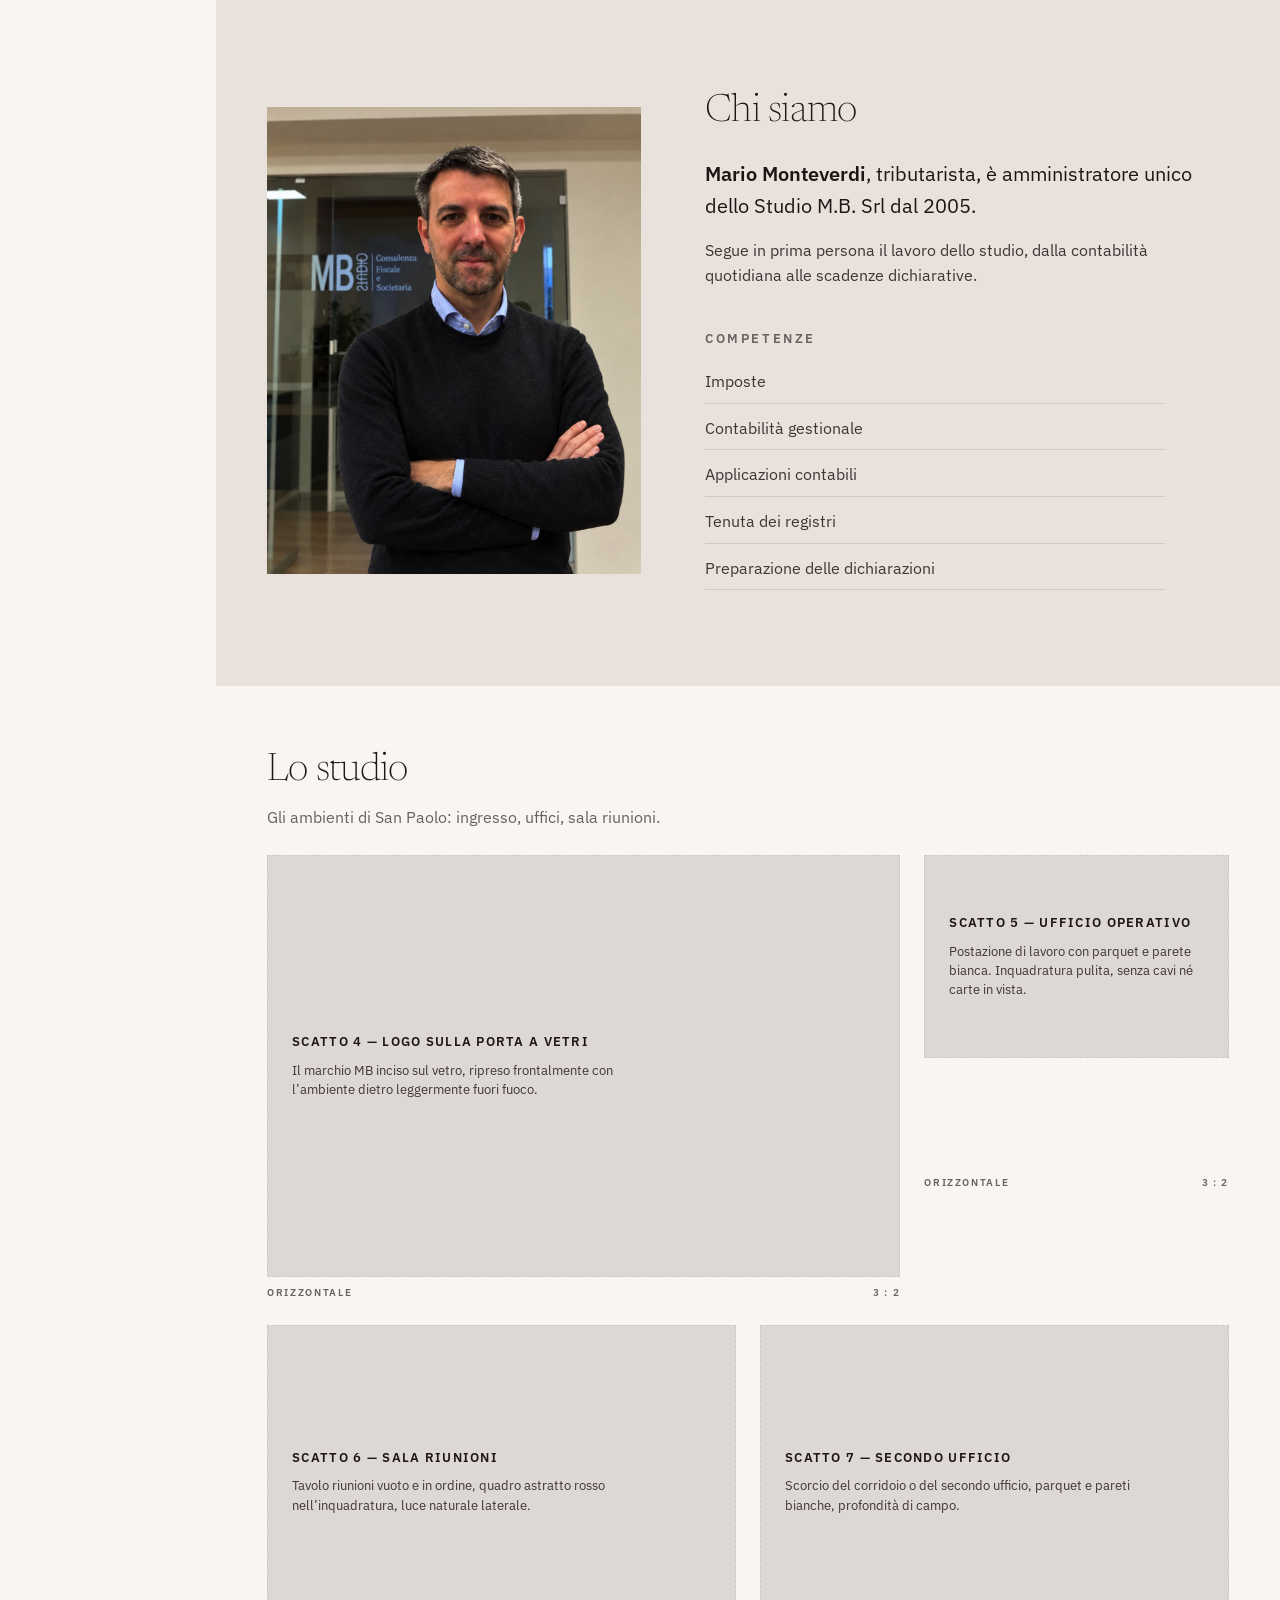
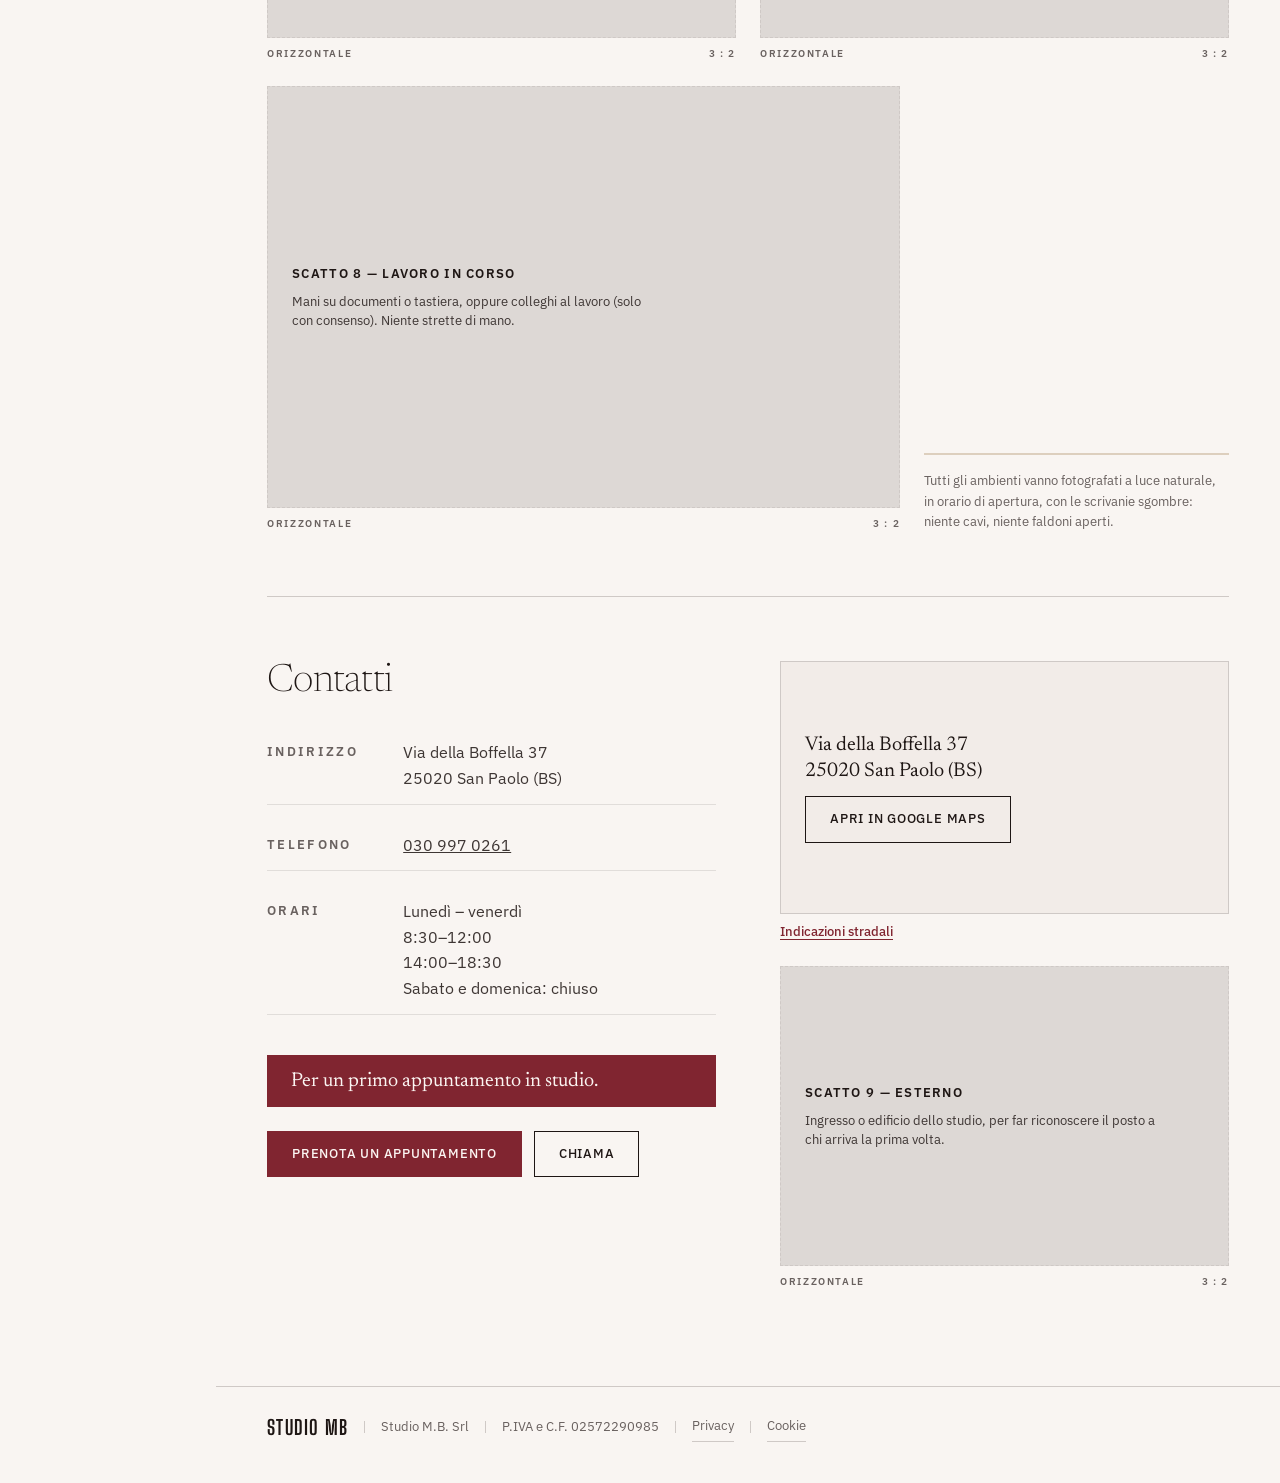
==== commit 5d3d10af: "Open the map in Google Maps instead of embedding it The two-click embed showed a blank white panel i" ====
--- a/siti/studio-mb/index.html
+++ b/siti/studio-mb/index.html
@@ -411,14 +411,14 @@
     </div>
 
     <div class="contact__media">
-      <!-- Mappa Google a due clic: l’iframe, e con lui i cookie di Google, arriva
-           solo quando il visitatore lo chiede. Le indicazioni funzionano sempre. -->
-      <figure class="map" data-map-src="https://www.google.com/maps?q=Via+della+Boffella+37,+25020+San+Paolo+BS&amp;z=16&amp;output=embed">
+      <!-- Mappa: si apre su Google Maps in una nuova scheda. La pagina non
+           incorpora niente da Google, quindi niente cookie di terze parti.
+           Quando arriva lo screenshot della zona, prende il posto del pannello. -->
+      <figure class="map">
         <div class="map__frame">
           <div class="map__consent">
             <p class="map__addr">Via della Boffella&nbsp;37<br>25020 San&nbsp;Paolo&nbsp;(BS)</p>
-            <button class="btn btn--line map__load" type="button">Mostra la mappa</button>
-            <p class="map__note">La mappa è fornita da Google, che può impostare cookie propri.</p>
+            <a class="btn btn--line" href="https://www.google.com/maps/search/?api=1&amp;query=Via+della+Boffella+37%2C+25020+San+Paolo+BS" target="_blank" rel="noopener">Apri in Google Maps</a>
           </div>
         </div>
         <figcaption class="map__meta">
@@ -468,19 +468,6 @@
       });
     });
   }
-
-  // Mappa a due clic: sostituisce il pannello con l’iframe di Google solo su richiesta.
-  document.querySelectorAll('[data-map-src]').forEach(function (fig) {
-    fig.querySelector('.map__load').addEventListener('click', function () {
-      var frame = document.createElement('iframe');
-      frame.className = 'map__iframe';
-      frame.src = fig.dataset.mapSrc;
-      frame.title = 'Mappa: Studio M.B. Srl, Via della Boffella 37, San Paolo (BS)';
-      frame.referrerPolicy = 'no-referrer-when-downgrade';
-      fig.querySelector('.map__frame').replaceChildren(frame);
-      frame.focus();
-    });
-  });
 </script>
 
 </body>
--- a/siti/studio-mb/styles.css
+++ b/siti/studio-mb/styles.css
@@ -642,13 +642,12 @@
 }
 .shot__ratio { font-variant-numeric: tabular-nums; }
 
-/* ------------------------------------------------- mappa a due clic */
-/* Il pannello tiene le proporzioni dell’iframe che lo sostituirà; niente
+/* ------------------------------------------------------------ mappa */
+/* Il pannello tiene le proporzioni della mappa che lo sostituirà; niente
  * overflow nascosto, così su schermi stretti il testo allunga il riquadro
  * invece di essere tagliato. */
 .map { display: grid; gap: var(--space-xs); min-width: 0; }
 .map__frame {
-  position: relative;
   display: grid;
   min-width: 0;   /* senza, l’altezza del testo si trasferisce in larghezza via aspect-ratio */
   align-items: center;
@@ -669,8 +668,6 @@
   line-height: 1.3;
   color: var(--color-ink);
 }
-.map__note { font-size: var(--text-sm); color: var(--color-ink-2); }
-.map__iframe { position: absolute; inset: 0; width: 100%; height: 100%; border: 0; }
 .map__meta { font-size: var(--text-sm); }
 .map__link {
   color: var(--color-accent);
